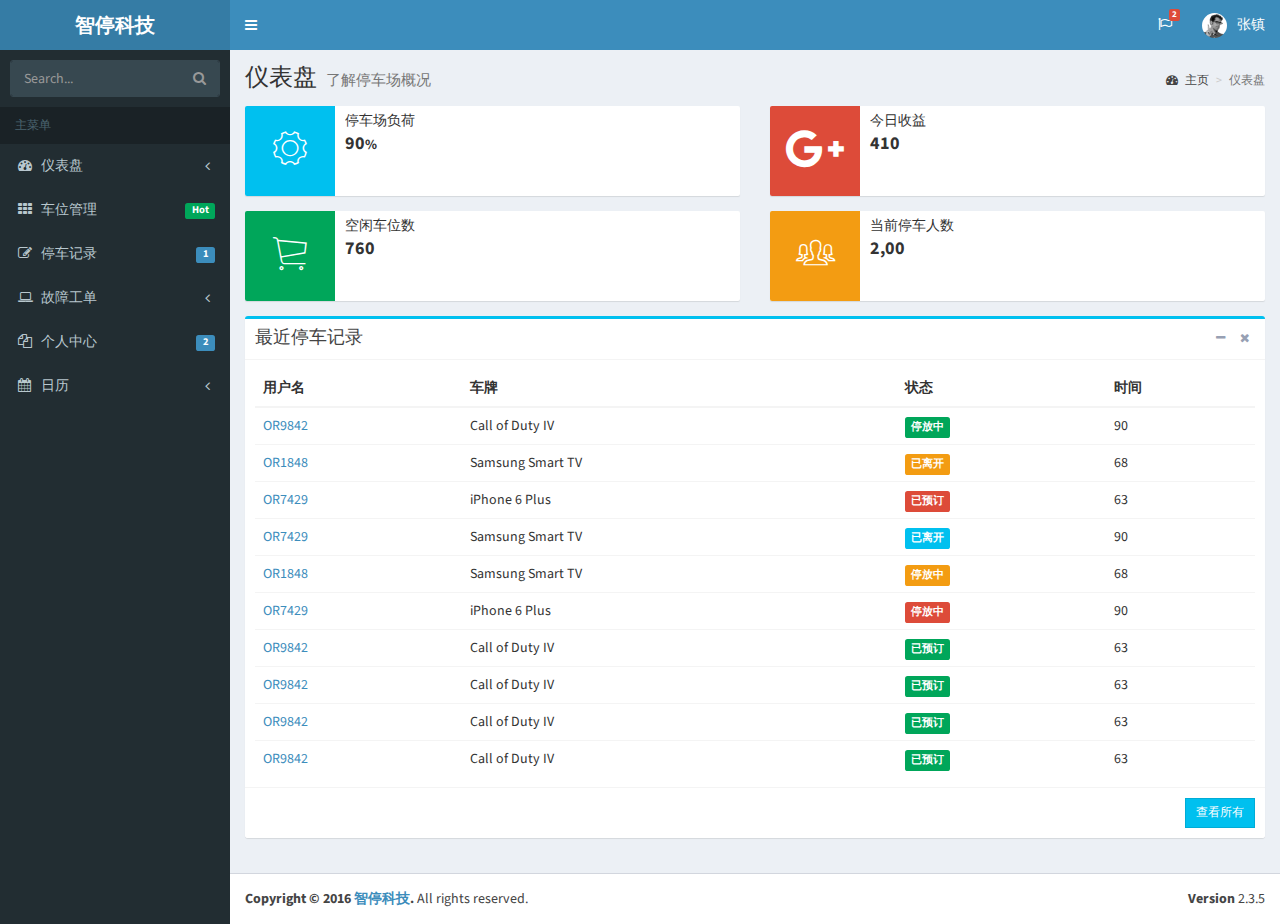
==== index.html @ 20c8de1d "smartParking" ====
<!DOCTYPE html>
<html>
<head>
  <meta charset="utf-8">
  <meta http-equiv="X-UA-Compatible" content="IE=edge">
  <title>智停科技 | 管理系统</title>
  <!-- Tell the browser to be responsive to screen width -->
  <meta content="width=device-width, initial-scale=1, maximum-scale=1, user-scalable=no" name="viewport">
  <!-- Bootstrap 3.3.6 -->
  <link rel="stylesheet" href="css/bootstrap.min.css">
  <!-- Font Awesome -->
  <link rel="stylesheet" href="css/font-awesome.min.css">
  <!-- Ionicons -->
  <link rel="stylesheet" href="css/ionicons.min.css">
  <!-- Theme style -->
  <link rel="stylesheet" href="css/AdminLTE.min.css">
  <!-- AdminLTE Skins. Choose a skin from the css/skins
       folder instead of downloading all of them to reduce the load. -->
  <link rel="stylesheet" href="css/_all-skins.min.css">

  <!-- HTML5 Shim and Respond.js IE8 support of HTML5 elements and media queries -->
  <!-- WARNING: Respond.js doesn't work if you view the page via file:// -->
  <!--[if lt IE 9]>
  <script src="https://oss.maxcdn.com/html5shiv/3.7.3/html5shiv.min.js"></script>
  <script src="https://oss.maxcdn.com/respond/1.4.2/respond.min.js"></script>
  <![endif]-->
</head>
<body class="hold-transition skin-blue sidebar-mini">
<!-- Site wrapper -->
<div class="wrapper">

  <header class="main-header">
    <!-- Logo -->
    <a href="index.html" class="logo">
      <!-- mini logo for sidebar mini 50x50 pixels -->
      <span class="logo-mini"><b>智停科技</b></span>
      <!-- logo for regular state and mobile devices -->
      <span class="logo-lg"><b>智停科技</b></span>
    </a>
    <!-- Header Navbar: style can be found in header.less -->
    <nav class="navbar navbar-static-top">
      <!-- Sidebar toggle button-->
      <a href="#" class="sidebar-toggle" data-toggle="offcanvas" role="button">
        <span class="sr-only">Toggle navigation</span>
        <span class="icon-bar"></span>
        <span class="icon-bar"></span>
        <span class="icon-bar"></span>
      </a>

      <div class="navbar-custom-menu">
        <ul class="nav navbar-nav">
          <li class="dropdown tasks-menu">
            <a href="trouble-ticket.html" class="dropdown-toggle" data-toggle="dropdown">
              <i class="fa fa-flag-o"></i>
              <span class="label label-danger">2</span>
            </a>
            <ul class="dropdown-menu">
              <li class="header">你有2个待处理问题</li>
              <li>
                <!-- inner menu: contains the actual data -->
                <ul class="menu">
                  <li><!-- Task item -->
                    <a href="trouble-ticket.html">
                      <h3>
                        修复两个车位
                        <small class="pull-right">20%</small>
                      </h3>
                      <div class="progress xs">
                        <div class="progress-bar progress-bar-aqua" style="width: 20%" role="progressbar" aria-valuenow="20" aria-valuemin="0" aria-valuemax="100">
                          <span class="sr-only">20% Complete</span>
                        </div>
                      </div>
                    </a>
                  </li>
                  <!-- end task item -->
                </ul>
              </li>
              <li class="footer">
                <a href="trouble-ticket.html">查看所有事项</a>
              </li>
            </ul>
          </li>
          <!-- User Account: style can be found in dropdown.less -->
          <li class="dropdown user user-menu">
            <a href="user-center.html" class="dropdown-toggle" data-toggle="dropdown">
              <img src="images/user2-160x160.jpg" class="user-image" alt="User Image">
              <span class="hidden-xs">张镇</span>
            </a>
            <ul class="dropdown-menu">
              <!-- User image -->
              <li class="user-header">
                <img src="images/user2-160x160.jpg" class="img-circle" alt="User Image">

                <p>
                  张镇
                  <small>上次登录： 2012.9.9</small>
                </p>
              </li>
              <!-- Menu Body -->

                <!-- /.row -->
              </li>
              <!-- Menu Footer-->
              <li class="user-footer">
                <div class="pull-left">
                  <a href="user-center.html" class="btn btn-default btn-flat">个人中心</a>
                </div>
                <div class="pull-right">
                  <a href="login.html" class="btn btn-default btn-flat">退出</a>
                </div>
              </li>
            </ul>
          </li>
          <!-- Control Sidebar Toggle Button -->
      
        </ul>
      </div>
    </nav>
  </header>

  <!-- =============================================== -->
  <aside class="main-sidebar">
    <section class="sidebar">
 
      <!-- 搜索框 -->
      <form action="#" method="get" class="sidebar-form">
        <div class="input-group">
          <input type="text" name="q" class="form-control" placeholder="Search...">
              <span class="input-group-btn">
                <button type="submit" name="search" id="search-btn" class="btn btn-flat"><i class="fa fa-search"></i>
                </button>
              </span>
        </div>
      </form>
      <!-- /搜索框 -->
      <!-- 侧边栏 -->
      <ul class="sidebar-menu">
        <li class="header">主菜单</li>
        <li class="treeview">
          <a href="index.html">
            <i class="fa fa-dashboard actived"></i> <span>仪表盘</span>
            <span class="pull-right-container">
              <i class="fa fa-angle-left pull-right"></i>
            </span>
          </a>
        </li>
               <li>
          <a href="parking-manage.html">
            <i class="fa fa-th"></i> <span>车位管理</span>
            <span class="pull-right-container">
              <small class="label pull-right bg-green">Hot</small>
            </span>
          </a>
        </li>
                <li class="treeview">
          <a href="parking-record.html">
            <i class="fa fa-edit"></i> <span>停车记录</span>
            <span class="pull-right-container">
              <span class="label label-primary pull-right">1</span>
            </span>
          </a>
          <ul class="treeview-menu">
            <li><a href="parking-record.html"><i class="fa fa-circle-o"></i> 停车查询</a></li>
          </ul>
        </li>

             <li class="treeview">
          <a href="trouble-ticket.html">
            <i class="fa fa-laptop"></i>
            <span>故障工单</span>
            <span class="pull-right-container">
              <i class="fa fa-angle-left pull-right"></i>
            </span>
          </a>
        </li>

        <li class="treeview">
          <a href="user-center.html">
            <i class="fa fa-files-o"></i>
            <span>个人中心</span>
            <span class="pull-right-container">
              <span class="label label-primary pull-right">2</span>
            </span>
          </a>
          <ul class="treeview-menu">
            <li><a href="user-center.html"><i class="fa fa-circle-o"></i>查看信息</a></li>
            <li><a href="user-center.html"><i class="fa fa-circle-o"></i> 修改密码</a></li>

          </ul>
        </li>
        <li>
          <a href="calendar.html">
            <i class="fa fa-calendar"></i> <span>日历</span>
            <span class="pull-right-container">
            <i class="fa fa-angle-left pull-right"></i>
            </span>
          </a>
        </li>
      </ul>
    </section>
    <!-- /侧边栏 -->
  </aside>

  <!-- =============================================== -->

  <!-- 内容 -->
  <div class="content-wrapper">
    <!-- 内容头部 -->
    <section class="content-header">
      <h1>
        仪表盘
        <small>了解停车场概况</small>
      </h1>
      <ol class="breadcrumb">
        <li><a href="index.html"><i class="fa fa-dashboard"></i> 主页 </a></li>
        <li class="active">仪表盘</li>
      </ol>
    </section>

    <!-- 内容主体 -->
    <section class="content">
      <!-- Info boxes -->
      <div class="row">
        <div class="col-md-6 col-sm-6 col-xs-12">
          <div class="info-box">
            <span class="info-box-icon bg-aqua"><i class="ion ion-ios-gear-outline"></i></span>

            <div class="info-box-content">
              <span class="info-box-text">停车场负荷</span>
              <span class="info-box-number">90<small>%</small></span>
            </div>
            <!-- /.info-box-content -->
          </div>
          <!-- /.info-box -->
        </div>
        <!-- /.col -->
        <div class="col-md-6 col-sm-6 col-xs-12">
          <div class="info-box">
            <span class="info-box-icon bg-red"><i class="fa fa-google-plus"></i></span>

            <div class="info-box-content">
              <span class="info-box-text">今日收益</span>
              <span class="info-box-number">410</span>
            </div>
            <!-- /.info-box-content -->
          </div>
          <!-- /.info-box -->
        </div>
        <!-- /.col -->

        <!-- fix for small devices only -->
        <div class="clearfix visible-sm-block"></div>

        <div class="col-md-6 col-sm-6 col-xs-12">
          <div class="info-box">
            <span class="info-box-icon bg-green"><i class="ion ion-ios-cart-outline"></i></span>

            <div class="info-box-content">
              <span class="info-box-text">空闲车位数</span>
              <span class="info-box-number">760</span>
            </div>
            <!-- /.info-box-content -->
          </div>
          <!-- /.info-box -->
        </div>
        <!-- /.col -->
        <div class="col-md-6 col-sm-6 col-xs-12">
          <div class="info-box">
            <span class="info-box-icon bg-yellow"><i class="ion ion-ios-people-outline"></i></span>

            <div class="info-box-content">
              <span class="info-box-text">当前停车人数</span>
              <span class="info-box-number">2,00</span>
            </div>
            <!-- /.info-box-content -->
          </div>
          <!-- /.info-box -->
        </div>
        <!-- /.col -->
      </div>
      <!-- /.row -->
                <!-- 最近停车记录 -->
          <div class="box box-info">
            <div class="box-header with-border">
              <h3 class="box-title">最近停车记录</h3>

              <div class="box-tools pull-right">
                <button type="button" class="btn btn-box-tool" data-widget="collapse"><i class="fa fa-minus"></i>
                </button>
                <button type="button" class="btn btn-box-tool" data-widget="remove"><i class="fa fa-times"></i></button>
              </div>
            </div>
            <!-- /.box-header -->
            <div class="box-body">
              <div class="table-responsive">
                <table class="table no-margin">
                  <thead>
                  <tr>
                    <th>用户名</th>
                    <th>车牌</th>
                    <th>状态</th>
                    <th>时间</th>
                  </tr>
                  </thead>
                  <tbody>
                  <tr>
                    <td><a href="pages/examples/invoice.html">OR9842</a></td>
                    <td>Call of Duty IV</td>
                    <td><span class="label label-success">停放中</span></td>
                    <td>
                      <div class="sparkbar" data-color="#00a65a" data-height="20">90</div>
                    </td>
                  </tr>
                  <tr>
                    <td><a href="pages/examples/invoice.html">OR1848</a></td>
                    <td>Samsung Smart TV</td>
                    <td><span class="label label-warning">已离开</span></td>
                    <td>
                      <div class="sparkbar" data-color="#f39c12" data-height="20">68</div>
                    </td>
                  </tr>
                  <tr>
                    <td><a href="pages/examples/invoice.html">OR7429</a></td>
                    <td>iPhone 6 Plus</td>
                    <td><span class="label label-danger">已预订</span></td>
                    <td>
                      <div class="sparkbar" data-color="#f56954" data-height="20">63</div>
                    </td>
                  </tr>
                  <tr>
                    <td><a href="pages/examples/invoice.html">OR7429</a></td>
                    <td>Samsung Smart TV</td>
                    <td><span class="label label-info">已离开</span></td>
                    <td>
                      <div class="sparkbar" data-color="#00c0ef" data-height="20">90</div>
                    </td>
                  </tr>
                  <tr>
                    <td><a href="pages/examples/invoice.html">OR1848</a></td>
                    <td>Samsung Smart TV</td>
                    <td><span class="label label-warning">停放中</span></td>
                    <td>
                      <div class="sparkbar" data-color="#f39c12" data-height="20">68</div>
                    </td>
                  </tr>
                  <tr>
                    <td><a href="pages/examples/invoice.html">OR7429</a></td>
                    <td>iPhone 6 Plus</td>
                    <td><span class="label label-danger">停放中</span></td>
                    <td>
                      <div class="sparkbar" data-color="#f56954" data-height="20">90</div>
                    </td>
                  </tr>
                  <tr>
                    <td><a href="pages/examples/invoice.html">OR9842</a></td>
                    <td>Call of Duty IV</td>
                    <td><span class="label label-success">已预订</span></td>
                    <td>
                      <div class="sparkbar" data-color="#00a65a" data-height="20">63</div>
                    </td>
                  </tr>                  
                  <tr>
                    <td><a href="pages/examples/invoice.html">OR9842</a></td>
                    <td>Call of Duty IV</td>
                    <td><span class="label label-success">已预订</span></td>
                    <td>
                      <div class="sparkbar" data-color="#00a65a" data-height="20">63</div>
                    </td>
                  </tr>                  
                  <tr>
                    <td><a href="pages/examples/invoice.html">OR9842</a></td>
                    <td>Call of Duty IV</td>
                    <td><span class="label label-success">已预订</span></td>
                    <td>
                      <div class="sparkbar" data-color="#00a65a" data-height="20">63</div>
                    </td>
                  </tr>                  
                  <tr>
                    <td><a href="pages/examples/invoice.html">OR9842</a></td>
                    <td>Call of Duty IV</td>
                    <td><span class="label label-success">已预订</span></td>
                    <td>
                      <div class="sparkbar" data-color="#00a65a" data-height="20">63</div>
                    </td>
                  </tr>

                  </tbody>
                </table>
              </div>
              <!-- /最近停车记录 -->
            </div>
            <!-- /.box-body -->
            <div class="box-footer clearfix">
              <a href="javascript:void(0)" class="btn btn-sm btn-info btn-flat pull-right">查看所有</a>
            </div>
            <!-- /.box-footer -->
          </div>
          <!-- /.box -->
        </div>
        <!-- /.col -->
    </section>
    <!-- /.内容主体-->
  <footer class="main-footer">
    <div class="pull-right hidden-xs">
      <b>Version</b> 2.3.5
    </div>
    <strong>Copyright &copy; 2016 <a href="http://thoughtcoding.csxupt.com">智停科技</a>.</strong> All rights
    reserved.
  </footer>

</div>
<!-- ./wrapper -->

<!-- jQuery 2.2.3 -->
<script src="js/jquery-2.2.3.min.js"></script>
<!-- Bootstrap 3.3.6 -->
<script src="js/bootstrap.min.js"></script>
<!-- SlimScroll -->
<script src="js/jquery.slimscroll.min.js"></script>
<!-- FastClick -->
<script src="js/fastclick.js"></script>
<!-- AdminLTE App -->
<script src="js/app.min.js"></script>
</body>
</html>
---- css/AdminLTE.min.css ----
@import url(https://fonts.googleapis.com/css?family=Source+Sans+Pro:300,400,600,700,300italic,400italic,600italic);/*!
 *   AdminLTE v2.3.5
 *   Author: Almsaeed Studio
 *	 Website: Almsaeed Studio <http://almsaeedstudio.com>
 *   License: Open source - MIT
 *           Please visit http://opensource.org/licenses/MIT for more information
!*/html,body{min-height:100%}.layout-boxed html,.layout-boxed body{height:100%}body{-webkit-font-smoothing:antialiased;-moz-osx-font-smoothing:grayscale;font-family:'Source Sans Pro','Helvetica Neue',Helvetica,Arial,sans-serif;font-weight:400;overflow-x:hidden;overflow-y:auto}.wrapper{min-height:100%;position:relative;overflow:hidden}.wrapper:before,.wrapper:after{content:" ";display:table}.wrapper:after{clear:both}.layout-boxed .wrapper{max-width:1250px;margin:0 auto;min-height:100%;box-shadow:0 0 8px rgba(0,0,0,0.5);position:relative}.layout-boxed{background:url('../img/boxed-bg.jpg') repeat fixed}.content-wrapper,.right-side,.main-footer{-webkit-transition:-webkit-transform .3s ease-in-out,margin .3s ease-in-out;-moz-transition:-moz-transform .3s ease-in-out,margin .3s ease-in-out;-o-transition:-o-transform .3s ease-in-out,margin .3s ease-in-out;transition:transform .3s ease-in-out,margin .3s ease-in-out;margin-left:230px;z-index:820}.layout-top-nav .content-wrapper,.layout-top-nav .right-side,.layout-top-nav .main-footer{margin-left:0}@media (max-width:767px){.content-wrapper,.right-side,.main-footer{margin-left:0}}@media (min-width:768px){.sidebar-collapse .content-wrapper,.sidebar-collapse .right-side,.sidebar-collapse .main-footer{margin-left:0}}@media (max-width:767px){.sidebar-open .content-wrapper,.sidebar-open .right-side,.sidebar-open .main-footer{-webkit-transform:translate(230px, 0);-ms-transform:translate(230px, 0);-o-transform:translate(230px, 0);transform:translate(230px, 0)}}.content-wrapper,.right-side{min-height:100%;background-color:#ecf0f5;z-index:800}.main-footer{background:#fff;padding:15px;color:#444;border-top:1px solid #d2d6de}.fixed .main-header,.fixed .main-sidebar,.fixed .left-side{position:fixed}.fixed .main-header{top:0;right:0;left:0}.fixed .content-wrapper,.fixed .right-side{padding-top:50px}@media (max-width:767px){.fixed .content-wrapper,.fixed .right-side{padding-top:100px}}.fixed.layout-boxed .wrapper{max-width:100%}body.hold-transition .content-wrapper,body.hold-transition .right-side,body.hold-transition .main-footer,body.hold-transition .main-sidebar,body.hold-transition .left-side,body.hold-transition .main-header .navbar,body.hold-transition .main-header .logo{-webkit-transition:none;-o-transition:none;transition:none}.content{min-height:250px;padding:15px;margin-right:auto;margin-left:auto;padding-left:15px;padding-right:15px}h1,h2,h3,h4,h5,h6,.h1,.h2,.h3,.h4,.h5,.h6{font-family:'Source Sans Pro',sans-serif}a{color:#3c8dbc}a:hover,a:active,a:focus{outline:none;text-decoration:none;color:#72afd2}.page-header{margin:10px 0 20px 0;font-size:22px}.page-header>small{color:#666;display:block;margin-top:5px}.main-header{position:relative;max-height:100px;z-index:1030}.main-header .navbar{-webkit-transition:margin-left .3s ease-in-out;-o-transition:margin-left .3s ease-in-out;transition:margin-left .3s ease-in-out;margin-bottom:0;margin-left:230px;border:none;min-height:50px;border-radius:0}.layout-top-nav .main-header .navbar{margin-left:0}.main-header #navbar-search-input.form-control{background:rgba(255,255,255,0.2);border-color:transparent}.main-header #navbar-search-input.form-control:focus,.main-header #navbar-search-input.form-control:active{border-color:rgba(0,0,0,0.1);background:rgba(255,255,255,0.9)}.main-header #navbar-search-input.form-control::-moz-placeholder{color:#ccc;opacity:1}.main-header #navbar-search-input.form-control:-ms-input-placeholder{color:#ccc}.main-header #navbar-search-input.form-control::-webkit-input-placeholder{color:#ccc}.main-header .navbar-custom-menu,.main-header .navbar-right{float:right}@media (max-width:991px){.main-header .navbar-custom-menu a,.main-header .navbar-right a{color:inherit;background:transparent}}@media (max-width:767px){.main-header .navbar-right{float:none}.navbar-collapse .main-header .navbar-right{margin:7.5px -15px}.main-header .navbar-right>li{color:inherit;border:0}}.main-header .sidebar-toggle{float:left;background-color:transparent;background-image:none;padding:15px 15px;font-family:fontAwesome}.main-header .sidebar-toggle:before{content:"\f0c9"}.main-header .sidebar-toggle:hover{color:#fff}.main-header .sidebar-toggle:focus,.main-header .sidebar-toggle:active{background:transparent}.main-header .sidebar-toggle .icon-bar{display:none}.main-header .navbar .nav>li.user>a>.fa,.main-header .navbar .nav>li.user>a>.glyphicon,.main-header .navbar .nav>li.user>a>.ion{margin-right:5px}.main-header .navbar .nav>li>a>.label{position:absolute;top:9px;right:7px;text-align:center;font-size:9px;padding:2px 3px;line-height:.9}.main-header .logo{-webkit-transition:width .3s ease-in-out;-o-transition:width .3s ease-in-out;transition:width .3s ease-in-out;display:block;float:left;height:50px;font-size:20px;line-height:50px;text-align:center;width:230px;font-family:"Helvetica Neue",Helvetica,Arial,sans-serif;padding:0 15px;font-weight:300;overflow:hidden}.main-header .logo .logo-lg{display:block}.main-header .logo .logo-mini{display:none}.main-header .navbar-brand{color:#fff}.content-header{position:relative;padding:15px 15px 0 15px}.content-header>h1{margin:0;font-size:24px}.content-header>h1>small{font-size:15px;display:inline-block;padding-left:4px;font-weight:300}.content-header>.breadcrumb{float:right;background:transparent;margin-top:0;margin-bottom:0;font-size:12px;padding:7px 5px;position:absolute;top:15px;right:10px;border-radius:2px}.content-header>.breadcrumb>li>a{color:#444;text-decoration:none;display:inline-block}.content-header>.breadcrumb>li>a>.fa,.content-header>.breadcrumb>li>a>.glyphicon,.content-header>.breadcrumb>li>a>.ion{margin-right:5px}.content-header>.breadcrumb>li+li:before{content:'>\00a0'}@media (max-width:991px){.content-header>.breadcrumb{position:relative;margin-top:5px;top:0;right:0;float:none;background:#d2d6de;padding-left:10px}.content-header>.breadcrumb li:before{color:#97a0b3}}.navbar-toggle{color:#fff;border:0;margin:0;padding:15px 15px}@media (max-width:991px){.navbar-custom-menu .navbar-nav>li{float:left}.navbar-custom-menu .navbar-nav{margin:0;float:left}.navbar-custom-menu .navbar-nav>li>a{padding-top:15px;padding-bottom:15px;line-height:20px}}@media (max-width:767px){.main-header{position:relative}.main-header .logo,.main-header .navbar{width:100%;float:none}.main-header .navbar{margin:0}.main-header .navbar-custom-menu{float:right}}@media (max-width:991px){.navbar-collapse.pull-left{float:none !important}.navbar-collapse.pull-left+.navbar-custom-menu{display:block;position:absolute;top:0;right:40px}}.main-sidebar,.left-side{position:absolute;top:0;left:0;padding-top:50px;min-height:100%;width:230px;z-index:810;-webkit-transition:-webkit-transform .3s ease-in-out,width .3s ease-in-out;-moz-transition:-moz-transform .3s ease-in-out,width .3s ease-in-out;-o-transition:-o-transform .3s ease-in-out,width .3s ease-in-out;transition:transform .3s ease-in-out,width .3s ease-in-out}@media (max-width:767px){.main-sidebar,.left-side{padding-top:100px}}@media (max-width:767px){.main-sidebar,.left-side{-webkit-transform:translate(-230px, 0);-ms-transform:translate(-230px, 0);-o-transform:translate(-230px, 0);transform:translate(-230px, 0)}}@media (min-width:768px){.sidebar-collapse .main-sidebar,.sidebar-collapse .left-side{-webkit-transform:translate(-230px, 0);-ms-transform:translate(-230px, 0);-o-transform:translate(-230px, 0);transform:translate(-230px, 0)}}@media (max-width:767px){.sidebar-open .main-sidebar,.sidebar-open .left-side{-webkit-transform:translate(0, 0);-ms-transform:translate(0, 0);-o-transform:translate(0, 0);transform:translate(0, 0)}}.sidebar{padding-bottom:10px}.sidebar-form input:focus{border-color:transparent}.user-panel{position:relative;width:100%;padding:10px;overflow:hidden}.user-panel:before,.user-panel:after{content:" ";display:table}.user-panel:after{clear:both}.user-panel>.image>img{width:100%;max-width:45px;height:auto}.user-panel>.info{padding:5px 5px 5px 15px;line-height:1;position:absolute;left:55px}.user-panel>.info>p{font-weight:600;margin-bottom:9px}.user-panel>.info>a{text-decoration:none;padding-right:5px;margin-top:3px;font-size:11px}.user-panel>.info>a>.fa,.user-panel>.info>a>.ion,.user-panel>.info>a>.glyphicon{margin-right:3px}.sidebar-menu{list-style:none;margin:0;padding:0}.sidebar-menu>li{position:relative;margin:0;padding:0}.sidebar-menu>li>a{padding:12px 5px 12px 15px;display:block}.sidebar-menu>li>a>.fa,.sidebar-menu>li>a>.glyphicon,.sidebar-menu>li>a>.ion{width:20px}.sidebar-menu>li .label,.sidebar-menu>li .badge{margin-right:5px}.sidebar-menu>li .badge{margin-top:3px}.sidebar-menu li.header{padding:10px 25px 10px 15px;font-size:12px}.sidebar-menu li>a>.pull-right-container>.fa-angle-left{width:auto;height:auto;padding:0;margin-right:10px}.sidebar-menu li.active>a>.pull-right-container>.fa-angle-left{-webkit-transform:rotate(-90deg);-ms-transform:rotate(-90deg);-o-transform:rotate(-90deg);transform:rotate(-90deg)}.sidebar-menu li.active>.treeview-menu{display:block}.sidebar-menu .treeview-menu{display:none;list-style:none;padding:0;margin:0;padding-left:5px}.sidebar-menu .treeview-menu .treeview-menu{padding-left:20px}.sidebar-menu .treeview-menu>li{margin:0}.sidebar-menu .treeview-menu>li>a{padding:5px 5px 5px 15px;display:block;font-size:14px}.sidebar-menu .treeview-menu>li>a>.fa,.sidebar-menu .treeview-menu>li>a>.glyphicon,.sidebar-menu .treeview-menu>li>a>.ion{width:20px}.sidebar-menu .treeview-menu>li>a>.pull-right-container>.fa-angle-left,.sidebar-menu .treeview-menu>li>a>.fa-angle-down{width:auto}@media (min-width:768px){.sidebar-mini.sidebar-collapse .content-wrapper,.sidebar-mini.sidebar-collapse .right-side,.sidebar-mini.sidebar-collapse .main-footer{margin-left:50px !important;z-index:840}.sidebar-mini.sidebar-collapse .main-sidebar{-webkit-transform:translate(0, 0);-ms-transform:translate(0, 0);-o-transform:translate(0, 0);transform:translate(0, 0);width:50px !important;z-index:850}.sidebar-mini.sidebar-collapse .sidebar-menu>li{position:relative}.sidebar-mini.sidebar-collapse .sidebar-menu>li>a{margin-right:0}.sidebar-mini.sidebar-collapse .sidebar-menu>li>a>span{border-top-right-radius:4px}.sidebar-mini.sidebar-collapse .sidebar-menu>li:not(.treeview)>a>span{border-bottom-right-radius:4px}.sidebar-mini.sidebar-collapse .sidebar-menu>li>.treeview-menu{padding-top:5px;padding-bottom:5px;border-bottom-right-radius:4px}.sidebar-mini.sidebar-collapse .sidebar-menu>li:hover>a>span:not(.pull-right),.sidebar-mini.sidebar-collapse .sidebar-menu>li:hover>.treeview-menu{display:block !important;position:absolute;width:180px;left:50px}.sidebar-mini.sidebar-collapse .sidebar-menu>li:hover>a>span{top:0;margin-left:-3px;padding:12px 5px 12px 20px;background-color:inherit}.sidebar-mini.sidebar-collapse .sidebar-menu>li:hover>a>.pull-right-container{float:right;width:auto!important;left:200px!important;top:10px!important}.sidebar-mini.sidebar-collapse .sidebar-menu>li:hover>a>.pull-right-container>.label:not(:first-of-type){display:none}.sidebar-mini.sidebar-collapse .sidebar-menu>li:hover>.treeview-menu{top:44px;margin-left:0}.sidebar-mini.sidebar-collapse .main-sidebar .user-panel>.info,.sidebar-mini.sidebar-collapse .sidebar-form,.sidebar-mini.sidebar-collapse .sidebar-menu>li>a>span,.sidebar-mini.sidebar-collapse .sidebar-menu>li>.treeview-menu,.sidebar-mini.sidebar-collapse .sidebar-menu>li>a>.pull-right,.sidebar-mini.sidebar-collapse .sidebar-menu li.header{display:none !important;-webkit-transform:translateZ(0)}.sidebar-mini.sidebar-collapse .main-header .logo{width:50px}.sidebar-mini.sidebar-collapse .main-header .logo>.logo-mini{display:block;margin-left:-15px;margin-right:-15px;font-size:18px}.sidebar-mini.sidebar-collapse .main-header .logo>.logo-lg{display:none}.sidebar-mini.sidebar-collapse .main-header .navbar{margin-left:50px}}.sidebar-menu,.main-sidebar .user-panel,.sidebar-menu>li.header{white-space:nowrap;overflow:hidden}.sidebar-menu:hover{overflow:visible}.sidebar-form,.sidebar-menu>li.header{overflow:hidden;text-overflow:clip}.sidebar-menu li>a{position:relative}.sidebar-menu li>a>.pull-right-container{position:absolute;right:10px;top:50%;margin-top:-7px}.control-sidebar-bg{position:fixed;z-index:1000;bottom:0}.control-sidebar-bg,.control-sidebar{top:0;right:-230px;width:230px;-webkit-transition:right .3s ease-in-out;-o-transition:right .3s ease-in-out;transition:right .3s ease-in-out}.control-sidebar{position:absolute;padding-top:50px;z-index:1010}@media (max-width:768px){.control-sidebar{padding-top:100px}}.control-sidebar>.tab-content{padding:10px 15px}.control-sidebar.control-sidebar-open,.control-sidebar.control-sidebar-open+.control-sidebar-bg{right:0}.control-sidebar-open .control-sidebar-bg,.control-sidebar-open .control-sidebar{right:0}@media (min-width:768px){.control-sidebar-open .content-wrapper,.control-sidebar-open .right-side,.control-sidebar-open .main-footer{margin-right:230px}}.nav-tabs.control-sidebar-tabs>li:first-of-type>a,.nav-tabs.control-sidebar-tabs>li:first-of-type>a:hover,.nav-tabs.control-sidebar-tabs>li:first-of-type>a:focus{border-left-width:0}.nav-tabs.control-sidebar-tabs>li>a{border-radius:0}.nav-tabs.control-sidebar-tabs>li>a,.nav-tabs.control-sidebar-tabs>li>a:hover{border-top:none;border-right:none;border-left:1px solid transparent;border-bottom:1px solid transparent}.nav-tabs.control-sidebar-tabs>li>a .icon{font-size:16px}.nav-tabs.control-sidebar-tabs>li.active>a,.nav-tabs.control-sidebar-tabs>li.active>a:hover,.nav-tabs.control-sidebar-tabs>li.active>a:focus,.nav-tabs.control-sidebar-tabs>li.active>a:active{border-top:none;border-right:none;border-bottom:none}@media (max-width:768px){.nav-tabs.control-sidebar-tabs{display:table}.nav-tabs.control-sidebar-tabs>li{display:table-cell}}.control-sidebar-heading{font-weight:400;font-size:16px;padding:10px 0;margin-bottom:10px}.control-sidebar-subheading{display:block;font-weight:400;font-size:14px}.control-sidebar-menu{list-style:none;padding:0;margin:0 -15px}.control-sidebar-menu>li>a{display:block;padding:10px 15px}.control-sidebar-menu>li>a:before,.control-sidebar-menu>li>a:after{content:" ";display:table}.control-sidebar-menu>li>a:after{clear:both}.control-sidebar-menu>li>a>.control-sidebar-subheading{margin-top:0}.control-sidebar-menu .menu-icon{float:left;width:35px;height:35px;border-radius:50%;text-align:center;line-height:35px}.control-sidebar-menu .menu-info{margin-left:45px;margin-top:3px}.control-sidebar-menu .menu-info>.control-sidebar-subheading{margin:0}.control-sidebar-menu .menu-info>p{margin:0;font-size:11px}.control-sidebar-menu .progress{margin:0}.control-sidebar-dark{color:#b8c7ce}.control-sidebar-dark,.control-sidebar-dark+.control-sidebar-bg{background:#222d32}.control-sidebar-dark .nav-tabs.control-sidebar-tabs{border-bottom:#1c2529}.control-sidebar-dark .nav-tabs.control-sidebar-tabs>li>a{background:#181f23;color:#b8c7ce}.control-sidebar-dark .nav-tabs.control-sidebar-tabs>li>a,.control-sidebar-dark .nav-tabs.control-sidebar-tabs>li>a:hover,.control-sidebar-dark .nav-tabs.control-sidebar-tabs>li>a:focus{border-left-color:#141a1d;border-bottom-color:#141a1d}.control-sidebar-dark .nav-tabs.control-sidebar-tabs>li>a:hover,.control-sidebar-dark .nav-tabs.control-sidebar-tabs>li>a:focus,.control-sidebar-dark .nav-tabs.control-sidebar-tabs>li>a:active{background:#1c2529}.control-sidebar-dark .nav-tabs.control-sidebar-tabs>li>a:hover{color:#fff}.control-sidebar-dark .nav-tabs.control-sidebar-tabs>li.active>a,.control-sidebar-dark .nav-tabs.control-sidebar-tabs>li.active>a:hover,.control-sidebar-dark .nav-tabs.control-sidebar-tabs>li.active>a:focus,.control-sidebar-dark .nav-tabs.control-sidebar-tabs>li.active>a:active{background:#222d32;color:#fff}.control-sidebar-dark .control-sidebar-heading,.control-sidebar-dark .control-sidebar-subheading{color:#fff}.control-sidebar-dark .control-sidebar-menu>li>a:hover{background:#1e282c}.control-sidebar-dark .control-sidebar-menu>li>a .menu-info>p{color:#b8c7ce}.control-sidebar-light{color:#5e5e5e}.control-sidebar-light,.control-sidebar-light+.control-sidebar-bg{background:#f9fafc;border-left:1px solid #d2d6de}.control-sidebar-light .nav-tabs.control-sidebar-tabs{border-bottom:#d2d6de}.control-sidebar-light .nav-tabs.control-sidebar-tabs>li>a{background:#e8ecf4;color:#444}.control-sidebar-light .nav-tabs.control-sidebar-tabs>li>a,.control-sidebar-light .nav-tabs.control-sidebar-tabs>li>a:hover,.control-sidebar-light .nav-tabs.control-sidebar-tabs>li>a:focus{border-left-color:#d2d6de;border-bottom-color:#d2d6de}.control-sidebar-light .nav-tabs.control-sidebar-tabs>li>a:hover,.control-sidebar-light .nav-tabs.control-sidebar-tabs>li>a:focus,.control-sidebar-light .nav-tabs.control-sidebar-tabs>li>a:active{background:#eff1f7}.control-sidebar-light .nav-tabs.control-sidebar-tabs>li.active>a,.control-sidebar-light .nav-tabs.control-sidebar-tabs>li.active>a:hover,.control-sidebar-light .nav-tabs.control-sidebar-tabs>li.active>a:focus,.control-sidebar-light .nav-tabs.control-sidebar-tabs>li.active>a:active{background:#f9fafc;color:#111}.control-sidebar-light .control-sidebar-heading,.control-sidebar-light .control-sidebar-subheading{color:#111}.control-sidebar-light .control-sidebar-menu{margin-left:-14px}.control-sidebar-light .control-sidebar-menu>li>a:hover{background:#f4f4f5}.control-sidebar-light .control-sidebar-menu>li>a .menu-info>p{color:#5e5e5e}.dropdown-menu{box-shadow:none;border-color:#eee}.dropdown-menu>li>a{color:#777}.dropdown-menu>li>a>.glyphicon,.dropdown-menu>li>a>.fa,.dropdown-menu>li>a>.ion{margin-right:10px}.dropdown-menu>li>a:hover{background-color:#e1e3e9;color:#333}.dropdown-menu>.divider{background-color:#eee}.navbar-nav>.notifications-menu>.dropdown-menu,.navbar-nav>.messages-menu>.dropdown-menu,.navbar-nav>.tasks-menu>.dropdown-menu{width:280px;padding:0 0 0 0;margin:0;top:100%}.navbar-nav>.notifications-menu>.dropdown-menu>li,.navbar-nav>.messages-menu>.dropdown-menu>li,.navbar-nav>.tasks-menu>.dropdown-menu>li{position:relative}.navbar-nav>.notifications-menu>.dropdown-menu>li.header,.navbar-nav>.messages-menu>.dropdown-menu>li.header,.navbar-nav>.tasks-menu>.dropdown-menu>li.header{border-top-left-radius:4px;border-top-right-radius:4px;border-bottom-right-radius:0;border-bottom-left-radius:0;background-color:#ffffff;padding:7px 10px;border-bottom:1px solid #f4f4f4;color:#444444;font-size:14px}.navbar-nav>.notifications-menu>.dropdown-menu>li.footer>a,.navbar-nav>.messages-menu>.dropdown-menu>li.footer>a,.navbar-nav>.tasks-menu>.dropdown-menu>li.footer>a{border-top-left-radius:0;border-top-right-radius:0;border-bottom-right-radius:4px;border-bottom-left-radius:4px;font-size:12px;background-color:#fff;padding:7px 10px;border-bottom:1px solid #eeeeee;color:#444 !important;text-align:center}@media (max-width:991px){.navbar-nav>.notifications-menu>.dropdown-menu>li.footer>a,.navbar-nav>.messages-menu>.dropdown-menu>li.footer>a,.navbar-nav>.tasks-menu>.dropdown-menu>li.footer>a{background:#fff !important;color:#444 !important}}.navbar-nav>.notifications-menu>.dropdown-menu>li.footer>a:hover,.navbar-nav>.messages-menu>.dropdown-menu>li.footer>a:hover,.navbar-nav>.tasks-menu>.dropdown-menu>li.footer>a:hover{text-decoration:none;font-weight:normal}.navbar-nav>.notifications-menu>.dropdown-menu>li .menu,.navbar-nav>.messages-menu>.dropdown-menu>li .menu,.navbar-nav>.tasks-menu>.dropdown-menu>li .menu{max-height:200px;margin:0;padding:0;list-style:none;overflow-x:hidden}.navbar-nav>.notifications-menu>.dropdown-menu>li .menu>li>a,.navbar-nav>.messages-menu>.dropdown-menu>li .menu>li>a,.navbar-nav>.tasks-menu>.dropdown-menu>li .menu>li>a{display:block;white-space:nowrap;border-bottom:1px solid #f4f4f4}.navbar-nav>.notifications-menu>.dropdown-menu>li .menu>li>a:hover,.navbar-nav>.messages-menu>.dropdown-menu>li .menu>li>a:hover,.navbar-nav>.tasks-menu>.dropdown-menu>li .menu>li>a:hover{background:#f4f4f4;text-decoration:none}.navbar-nav>.notifications-menu>.dropdown-menu>li .menu>li>a{color:#444444;overflow:hidden;text-overflow:ellipsis;padding:10px}.navbar-nav>.notifications-menu>.dropdown-menu>li .menu>li>a>.glyphicon,.navbar-nav>.notifications-menu>.dropdown-menu>li .menu>li>a>.fa,.navbar-nav>.notifications-menu>.dropdown-menu>li .menu>li>a>.ion{width:20px}.navbar-nav>.messages-menu>.dropdown-menu>li .menu>li>a{margin:0;padding:10px 10px}.navbar-nav>.messages-menu>.dropdown-menu>li .menu>li>a>div>img{margin:auto 10px auto auto;width:40px;height:40px}.navbar-nav>.messages-menu>.dropdown-menu>li .menu>li>a>h4{padding:0;margin:0 0 0 45px;color:#444444;font-size:15px;position:relative}.navbar-nav>.messages-menu>.dropdown-menu>li .menu>li>a>h4>small{color:#999999;font-size:10px;position:absolute;top:0;right:0}.navbar-nav>.messages-menu>.dropdown-menu>li .menu>li>a>p{margin:0 0 0 45px;font-size:12px;color:#888888}.navbar-nav>.messages-menu>.dropdown-menu>li .menu>li>a:before,.navbar-nav>.messages-menu>.dropdown-menu>li .menu>li>a:after{content:" ";display:table}.navbar-nav>.messages-menu>.dropdown-menu>li .menu>li>a:after{clear:both}.navbar-nav>.tasks-menu>.dropdown-menu>li .menu>li>a{padding:10px}.navbar-nav>.tasks-menu>.dropdown-menu>li .menu>li>a>h3{font-size:14px;padding:0;margin:0 0 10px 0;color:#666666}.navbar-nav>.tasks-menu>.dropdown-menu>li .menu>li>a>.progress{padding:0;margin:0}.navbar-nav>.user-menu>.dropdown-menu{border-top-right-radius:0;border-top-left-radius:0;padding:1px 0 0 0;border-top-width:0;width:280px}.navbar-nav>.user-menu>.dropdown-menu,.navbar-nav>.user-menu>.dropdown-menu>.user-body{border-bottom-right-radius:4px;border-bottom-left-radius:4px}.navbar-nav>.user-menu>.dropdown-menu>li.user-header{height:175px;padding:10px;text-align:center}.navbar-nav>.user-menu>.dropdown-menu>li.user-header>img{z-index:5;height:90px;width:90px;border:3px solid;border-color:transparent;border-color:rgba(255,255,255,0.2)}.navbar-nav>.user-menu>.dropdown-menu>li.user-header>p{z-index:5;color:#fff;color:rgba(255,255,255,0.8);font-size:17px;margin-top:10px}.navbar-nav>.user-menu>.dropdown-menu>li.user-header>p>small{display:block;font-size:12px}.navbar-nav>.user-menu>.dropdown-menu>.user-body{padding:15px;border-bottom:1px solid #f4f4f4;border-top:1px solid #dddddd}.navbar-nav>.user-menu>.dropdown-menu>.user-body:before,.navbar-nav>.user-menu>.dropdown-menu>.user-body:after{content:" ";display:table}.navbar-nav>.user-menu>.dropdown-menu>.user-body:after{clear:both}.navbar-nav>.user-menu>.dropdown-menu>.user-body a{color:#444 !important}@media (max-width:991px){.navbar-nav>.user-menu>.dropdown-menu>.user-body a{background:#fff !important;color:#444 !important}}.navbar-nav>.user-menu>.dropdown-menu>.user-footer{background-color:#f9f9f9;padding:10px}.navbar-nav>.user-menu>.dropdown-menu>.user-footer:before,.navbar-nav>.user-menu>.dropdown-menu>.user-footer:after{content:" ";display:table}.navbar-nav>.user-menu>.dropdown-menu>.user-footer:after{clear:both}.navbar-nav>.user-menu>.dropdown-menu>.user-footer .btn-default{color:#666666}@media (max-width:991px){.navbar-nav>.user-menu>.dropdown-menu>.user-footer .btn-default:hover{background-color:#f9f9f9}}.navbar-nav>.user-menu .user-image{float:left;width:25px;height:25px;border-radius:50%;margin-right:10px;margin-top:-2px}@media (max-width:767px){.navbar-nav>.user-menu .user-image{float:none;margin-right:0;margin-top:-8px;line-height:10px}}.open:not(.dropup)>.animated-dropdown-menu{backface-visibility:visible !important;-webkit-animation:flipInX .7s both;-o-animation:flipInX .7s both;animation:flipInX .7s both}@keyframes flipInX{0%{transform:perspective(400px) rotate3d(1, 0, 0, 90deg);transition-timing-function:ease-in;opacity:0}40%{transform:perspective(400px) rotate3d(1, 0, 0, -20deg);transition-timing-function:ease-in}60%{transform:perspective(400px) rotate3d(1, 0, 0, 10deg);opacity:1}80%{transform:perspective(400px) rotate3d(1, 0, 0, -5deg)}100%{transform:perspective(400px)}}@-webkit-keyframes flipInX{0%{-webkit-transform:perspective(400px) rotate3d(1, 0, 0, 90deg);-webkit-transition-timing-function:ease-in;opacity:0}40%{-webkit-transform:perspective(400px) rotate3d(1, 0, 0, -20deg);-webkit-transition-timing-function:ease-in}60%{-webkit-transform:perspective(400px) rotate3d(1, 0, 0, 10deg);opacity:1}80%{-webkit-transform:perspective(400px) rotate3d(1, 0, 0, -5deg)}100%{-webkit-transform:perspective(400px)}}.navbar-custom-menu>.navbar-nav>li{position:relative}.navbar-custom-menu>.navbar-nav>li>.dropdown-menu{position:absolute;right:0;left:auto}@media (max-width:991px){.navbar-custom-menu>.navbar-nav{float:right}.navbar-custom-menu>.navbar-nav>li{position:static}.navbar-custom-menu>.navbar-nav>li>.dropdown-menu{position:absolute;right:5%;left:auto;border:1px solid #ddd;background:#fff}}.form-control{border-radius:0;box-shadow:none;border-color:#d2d6de}.form-control:focus{border-color:#3c8dbc;box-shadow:none}.form-control::-moz-placeholder,.form-control:-ms-input-placeholder,.form-control::-webkit-input-placeholder{color:#bbb;opacity:1}.form-control:not(select){-webkit-appearance:none;-moz-appearance:none;appearance:none}.form-group.has-success label{color:#00a65a}.form-group.has-success .form-control{border-color:#00a65a;box-shadow:none}.form-group.has-success .help-block{color:#00a65a}.form-group.has-warning label{color:#f39c12}.form-group.has-warning .form-control{border-color:#f39c12;box-shadow:none}.form-group.has-warning .help-block{color:#f39c12}.form-group.has-error label{color:#dd4b39}.form-group.has-error .form-control{border-color:#dd4b39;box-shadow:none}.form-group.has-error .help-block{color:#dd4b39}.input-group .input-group-addon{border-radius:0;border-color:#d2d6de;background-color:#fff}.btn-group-vertical .btn.btn-flat:first-of-type,.btn-group-vertical .btn.btn-flat:last-of-type{border-radius:0}.icheck>label{padding-left:0}.form-control-feedback.fa{line-height:34px}.input-lg+.form-control-feedback.fa,.input-group-lg+.form-control-feedback.fa,.form-group-lg .form-control+.form-control-feedback.fa{line-height:46px}.input-sm+.form-control-feedback.fa,.input-group-sm+.form-control-feedback.fa,.form-group-sm .form-control+.form-control-feedback.fa{line-height:30px}.progress,.progress>.progress-bar{-webkit-box-shadow:none;box-shadow:none}.progress,.progress>.progress-bar,.progress .progress-bar,.progress>.progress-bar .progress-bar{border-radius:1px}.progress.sm,.progress-sm{height:10px}.progress.sm,.progress-sm,.progress.sm .progress-bar,.progress-sm .progress-bar{border-radius:1px}.progress.xs,.progress-xs{height:7px}.progress.xs,.progress-xs,.progress.xs .progress-bar,.progress-xs .progress-bar{border-radius:1px}.progress.xxs,.progress-xxs{height:3px}.progress.xxs,.progress-xxs,.progress.xxs .progress-bar,.progress-xxs .progress-bar{border-radius:1px}.progress.vertical{position:relative;width:30px;height:200px;display:inline-block;margin-right:10px}.progress.vertical>.progress-bar{width:100%;position:absolute;bottom:0}.progress.vertical.sm,.progress.vertical.progress-sm{width:20px}.progress.vertical.xs,.progress.vertical.progress-xs{width:10px}.progress.vertical.xxs,.progress.vertical.progress-xxs{width:3px}.progress-group .progress-text{font-weight:600}.progress-group .progress-number{float:right}.table tr>td .progress{margin:0}.progress-bar-light-blue,.progress-bar-primary{background-color:#3c8dbc}.progress-striped .progress-bar-light-blue,.progress-striped .progress-bar-primary{background-image:-webkit-linear-gradient(45deg, rgba(255,255,255,0.15) 25%, transparent 25%, transparent 50%, rgba(255,255,255,0.15) 50%, rgba(255,255,255,0.15) 75%, transparent 75%, transparent);background-image:-o-linear-gradient(45deg, rgba(255,255,255,0.15) 25%, transparent 25%, transparent 50%, rgba(255,255,255,0.15) 50%, rgba(255,255,255,0.15) 75%, transparent 75%, transparent);background-image:linear-gradient(45deg, rgba(255,255,255,0.15) 25%, transparent 25%, transparent 50%, rgba(255,255,255,0.15) 50%, rgba(255,255,255,0.15) 75%, transparent 75%, transparent)}.progress-bar-green,.progress-bar-success{background-color:#00a65a}.progress-striped .progress-bar-green,.progress-striped .progress-bar-success{background-image:-webkit-linear-gradient(45deg, rgba(255,255,255,0.15) 25%, transparent 25%, transparent 50%, rgba(255,255,255,0.15) 50%, rgba(255,255,255,0.15) 75%, transparent 75%, transparent);background-image:-o-linear-gradient(45deg, rgba(255,255,255,0.15) 25%, transparent 25%, transparent 50%, rgba(255,255,255,0.15) 50%, rgba(255,255,255,0.15) 75%, transparent 75%, transparent);background-image:linear-gradient(45deg, rgba(255,255,255,0.15) 25%, transparent 25%, transparent 50%, rgba(255,255,255,0.15) 50%, rgba(255,255,255,0.15) 75%, transparent 75%, transparent)}.progress-bar-aqua,.progress-bar-info{background-color:#00c0ef}.progress-striped .progress-bar-aqua,.progress-striped .progress-bar-info{background-image:-webkit-linear-gradient(45deg, rgba(255,255,255,0.15) 25%, transparent 25%, transparent 50%, rgba(255,255,255,0.15) 50%, rgba(255,255,255,0.15) 75%, transparent 75%, transparent);background-image:-o-linear-gradient(45deg, rgba(255,255,255,0.15) 25%, transparent 25%, transparent 50%, rgba(255,255,255,0.15) 50%, rgba(255,255,255,0.15) 75%, transparent 75%, transparent);background-image:linear-gradient(45deg, rgba(255,255,255,0.15) 25%, transparent 25%, transparent 50%, rgba(255,255,255,0.15) 50%, rgba(255,255,255,0.15) 75%, transparent 75%, transparent)}.progress-bar-yellow,.progress-bar-warning{background-color:#f39c12}.progress-striped .progress-bar-yellow,.progress-striped .progress-bar-warning{background-image:-webkit-linear-gradient(45deg, rgba(255,255,255,0.15) 25%, transparent 25%, transparent 50%, rgba(255,255,255,0.15) 50%, rgba(255,255,255,0.15) 75%, transparent 75%, transparent);background-image:-o-linear-gradient(45deg, rgba(255,255,255,0.15) 25%, transparent 25%, transparent 50%, rgba(255,255,255,0.15) 50%, rgba(255,255,255,0.15) 75%, transparent 75%, transparent);background-image:linear-gradient(45deg, rgba(255,255,255,0.15) 25%, transparent 25%, transparent 50%, rgba(255,255,255,0.15) 50%, rgba(255,255,255,0.15) 75%, transparent 75%, transparent)}.progress-bar-red,.progress-bar-danger{background-color:#dd4b39}.progress-striped .progress-bar-red,.progress-striped .progress-bar-danger{background-image:-webkit-linear-gradient(45deg, rgba(255,255,255,0.15) 25%, transparent 25%, transparent 50%, rgba(255,255,255,0.15) 50%, rgba(255,255,255,0.15) 75%, transparent 75%, transparent);background-image:-o-linear-gradient(45deg, rgba(255,255,255,0.15) 25%, transparent 25%, transparent 50%, rgba(255,255,255,0.15) 50%, rgba(255,255,255,0.15) 75%, transparent 75%, transparent);background-image:linear-gradient(45deg, rgba(255,255,255,0.15) 25%, transparent 25%, transparent 50%, rgba(255,255,255,0.15) 50%, rgba(255,255,255,0.15) 75%, transparent 75%, transparent)}.small-box{border-radius:2px;position:relative;display:block;margin-bottom:20px;box-shadow:0 1px 1px rgba(0,0,0,0.1)}.small-box>.inner{padding:10px}.small-box>.small-box-footer{position:relative;text-align:center;padding:3px 0;color:#fff;color:rgba(255,255,255,0.8);display:block;z-index:10;background:rgba(0,0,0,0.1);text-decoration:none}.small-box>.small-box-footer:hover{color:#fff;background:rgba(0,0,0,0.15)}.small-box h3{font-size:38px;font-weight:bold;margin:0 0 10px 0;white-space:nowrap;padding:0}.small-box p{font-size:15px}.small-box p>small{display:block;color:#f9f9f9;font-size:13px;margin-top:5px}.small-box h3,.small-box p{z-index:5}.small-box .icon{-webkit-transition:all .3s linear;-o-transition:all .3s linear;transition:all .3s linear;position:absolute;top:-10px;right:10px;z-index:0;font-size:90px;color:rgba(0,0,0,0.15)}.small-box:hover{text-decoration:none;color:#f9f9f9}.small-box:hover .icon{font-size:95px}@media (max-width:767px){.small-box{text-align:center}.small-box .icon{display:none}.small-box p{font-size:12px}}.box{position:relative;border-radius:3px;background:#ffffff;border-top:3px solid #d2d6de;margin-bottom:20px;width:100%;box-shadow:0 1px 1px rgba(0,0,0,0.1)}.box.box-primary{border-top-color:#3c8dbc}.box.box-info{border-top-color:#00c0ef}.box.box-danger{border-top-color:#dd4b39}.box.box-warning{border-top-color:#f39c12}.box.box-success{border-top-color:#00a65a}.box.box-default{border-top-color:#d2d6de}.box.collapsed-box .box-body,.box.collapsed-box .box-footer{display:none}.box .nav-stacked>li{border-bottom:1px solid #f4f4f4;margin:0}.box .nav-stacked>li:last-of-type{border-bottom:none}.box.height-control .box-body{max-height:300px;overflow:auto}.box .border-right{border-right:1px solid #f4f4f4}.box .border-left{border-left:1px solid #f4f4f4}.box.box-solid{border-top:0}.box.box-solid>.box-header .btn.btn-default{background:transparent}.box.box-solid>.box-header .btn:hover,.box.box-solid>.box-header a:hover{background:rgba(0,0,0,0.1)}.box.box-solid.box-default{border:1px solid #d2d6de}.box.box-solid.box-default>.box-header{color:#444;background:#d2d6de;background-color:#d2d6de}.box.box-solid.box-default>.box-header a,.box.box-solid.box-default>.box-header .btn{color:#444}.box.box-solid.box-primary{border:1px solid #3c8dbc}.box.box-solid.box-primary>.box-header{color:#fff;background:#3c8dbc;background-color:#3c8dbc}.box.box-solid.box-primary>.box-header a,.box.box-solid.box-primary>.box-header .btn{color:#fff}.box.box-solid.box-info{border:1px solid #00c0ef}.box.box-solid.box-info>.box-header{color:#fff;background:#00c0ef;background-color:#00c0ef}.box.box-solid.box-info>.box-header a,.box.box-solid.box-info>.box-header .btn{color:#fff}.box.box-solid.box-danger{border:1px solid #dd4b39}.box.box-solid.box-danger>.box-header{color:#fff;background:#dd4b39;background-color:#dd4b39}.box.box-solid.box-danger>.box-header a,.box.box-solid.box-danger>.box-header .btn{color:#fff}.box.box-solid.box-warning{border:1px solid #f39c12}.box.box-solid.box-warning>.box-header{color:#fff;background:#f39c12;background-color:#f39c12}.box.box-solid.box-warning>.box-header a,.box.box-solid.box-warning>.box-header .btn{color:#fff}.box.box-solid.box-success{border:1px solid #00a65a}.box.box-solid.box-success>.box-header{color:#fff;background:#00a65a;background-color:#00a65a}.box.box-solid.box-success>.box-header a,.box.box-solid.box-success>.box-header .btn{color:#fff}.box.box-solid>.box-header>.box-tools .btn{border:0;box-shadow:none}.box.box-solid[class*='bg']>.box-header{color:#fff}.box .box-group>.box{margin-bottom:5px}.box .knob-label{text-align:center;color:#333;font-weight:100;font-size:12px;margin-bottom:0.3em}.box>.overlay,.overlay-wrapper>.overlay,.box>.loading-img,.overlay-wrapper>.loading-img{position:absolute;top:0;left:0;width:100%;height:100%}.box .overlay,.overlay-wrapper .overlay{z-index:50;background:rgba(255,255,255,0.7);border-radius:3px}.box .overlay>.fa,.overlay-wrapper .overlay>.fa{position:absolute;top:50%;left:50%;margin-left:-15px;margin-top:-15px;color:#000;font-size:30px}.box .overlay.dark,.overlay-wrapper .overlay.dark{background:rgba(0,0,0,0.5)}.box-header:before,.box-body:before,.box-footer:before,.box-header:after,.box-body:after,.box-footer:after{content:" ";display:table}.box-header:after,.box-body:after,.box-footer:after{clear:both}.box-header{color:#444;display:block;padding:10px;position:relative}.box-header.with-border{border-bottom:1px solid #f4f4f4}.collapsed-box .box-header.with-border{border-bottom:none}.box-header>.fa,.box-header>.glyphicon,.box-header>.ion,.box-header .box-title{display:inline-block;font-size:18px;margin:0;line-height:1}.box-header>.fa,.box-header>.glyphicon,.box-header>.ion{margin-right:5px}.box-header>.box-tools{position:absolute;right:10px;top:5px}.box-header>.box-tools [data-toggle="tooltip"]{position:relative}.box-header>.box-tools.pull-right .dropdown-menu{right:0;left:auto}.btn-box-tool{padding:5px;font-size:12px;background:transparent;color:#97a0b3}.open .btn-box-tool,.btn-box-tool:hover{color:#606c84}.btn-box-tool.btn:active{box-shadow:none}.box-body{border-top-left-radius:0;border-top-right-radius:0;border-bottom-right-radius:3px;border-bottom-left-radius:3px;padding:10px}.no-header .box-body{border-top-right-radius:3px;border-top-left-radius:3px}.box-body>.table{margin-bottom:0}.box-body .fc{margin-top:5px}.box-body .full-width-chart{margin:-19px}.box-body.no-padding .full-width-chart{margin:-9px}.box-body .box-pane{border-top-left-radius:0;border-top-right-radius:0;border-bottom-right-radius:0;border-bottom-left-radius:3px}.box-body .box-pane-right{border-top-left-radius:0;border-top-right-radius:0;border-bottom-right-radius:3px;border-bottom-left-radius:0}.box-footer{border-top-left-radius:0;border-top-right-radius:0;border-bottom-right-radius:3px;border-bottom-left-radius:3px;border-top:1px solid #f4f4f4;padding:10px;background-color:#fff}.chart-legend{margin:10px 0}@media (max-width:991px){.chart-legend>li{float:left;margin-right:10px}}.box-comments{background:#f7f7f7}.box-comments .box-comment{padding:8px 0;border-bottom:1px solid #eee}.box-comments .box-comment:before,.box-comments .box-comment:after{content:" ";display:table}.box-comments .box-comment:after{clear:both}.box-comments .box-comment:last-of-type{border-bottom:0}.box-comments .box-comment:first-of-type{padding-top:0}.box-comments .box-comment img{float:left}.box-comments .comment-text{margin-left:40px;color:#555}.box-comments .username{color:#444;display:block;font-weight:600}.box-comments .text-muted{font-weight:400;font-size:12px}.todo-list{margin:0;padding:0;list-style:none;overflow:auto}.todo-list>li{border-radius:2px;padding:10px;background:#f4f4f4;margin-bottom:2px;border-left:2px solid #e6e7e8;color:#444}.todo-list>li:last-of-type{margin-bottom:0}.todo-list>li>input[type='checkbox']{margin:0 10px 0 5px}.todo-list>li .text{display:inline-block;margin-left:5px;font-weight:600}.todo-list>li .label{margin-left:10px;font-size:9px}.todo-list>li .tools{display:none;float:right;color:#dd4b39}.todo-list>li .tools>.fa,.todo-list>li .tools>.glyphicon,.todo-list>li .tools>.ion{margin-right:5px;cursor:pointer}.todo-list>li:hover .tools{display:inline-block}.todo-list>li.done{color:#999}.todo-list>li.done .text{text-decoration:line-through;font-weight:500}.todo-list>li.done .label{background:#d2d6de !important}.todo-list .danger{border-left-color:#dd4b39}.todo-list .warning{border-left-color:#f39c12}.todo-list .info{border-left-color:#00c0ef}.todo-list .success{border-left-color:#00a65a}.todo-list .primary{border-left-color:#3c8dbc}.todo-list .handle{display:inline-block;cursor:move;margin:0 5px}.chat{padding:5px 20px 5px 10px}.chat .item{margin-bottom:10px}.chat .item:before,.chat .item:after{content:" ";display:table}.chat .item:after{clear:both}.chat .item>img{width:40px;height:40px;border:2px solid transparent;border-radius:50%}.chat .item>.online{border:2px solid #00a65a}.chat .item>.offline{border:2px solid #dd4b39}.chat .item>.message{margin-left:55px;margin-top:-40px}.chat .item>.message>.name{display:block;font-weight:600}.chat .item>.attachment{border-radius:3px;background:#f4f4f4;margin-left:65px;margin-right:15px;padding:10px}.chat .item>.attachment>h4{margin:0 0 5px 0;font-weight:600;font-size:14px}.chat .item>.attachment>p,.chat .item>.attachment>.filename{font-weight:600;font-size:13px;font-style:italic;margin:0}.chat .item>.attachment:before,.chat .item>.attachment:after{content:" ";display:table}.chat .item>.attachment:after{clear:both}.box-input{max-width:200px}.modal .panel-body{color:#444}.info-box{display:block;min-height:90px;background:#fff;width:100%;box-shadow:0 1px 1px rgba(0,0,0,0.1);border-radius:2px;margin-bottom:15px}.info-box small{font-size:14px}.info-box .progress{background:rgba(0,0,0,0.2);margin:5px -10px 5px -10px;height:2px}.info-box .progress,.info-box .progress .progress-bar{border-radius:0}.info-box .progress .progress-bar{background:#fff}.info-box-icon{border-top-left-radius:2px;border-top-right-radius:0;border-bottom-right-radius:0;border-bottom-left-radius:2px;display:block;float:left;height:90px;width:90px;text-align:center;font-size:45px;line-height:90px;background:rgba(0,0,0,0.2)}.info-box-icon>img{max-width:100%}.info-box-content{padding:5px 10px;margin-left:90px}.info-box-number{display:block;font-weight:bold;font-size:18px}.progress-description,.info-box-text{display:block;font-size:14px;white-space:nowrap;overflow:hidden;text-overflow:ellipsis}.info-box-text{text-transform:uppercase}.info-box-more{display:block}.progress-description{margin:0}.timeline{position:relative;margin:0 0 30px 0;padding:0;list-style:none}.timeline:before{content:'';position:absolute;top:0;bottom:0;width:4px;background:#ddd;left:31px;margin:0;border-radius:2px}.timeline>li{position:relative;margin-right:10px;margin-bottom:15px}.timeline>li:before,.timeline>li:after{content:" ";display:table}.timeline>li:after{clear:both}.timeline>li>.timeline-item{-webkit-box-shadow:0 1px 1px rgba(0,0,0,0.1);box-shadow:0 1px 1px rgba(0,0,0,0.1);border-radius:3px;margin-top:0;background:#fff;color:#444;margin-left:60px;margin-right:15px;padding:0;position:relative}.timeline>li>.timeline-item>.time{color:#999;float:right;padding:10px;font-size:12px}.timeline>li>.timeline-item>.timeline-header{margin:0;color:#555;border-bottom:1px solid #f4f4f4;padding:10px;font-size:16px;line-height:1.1}.timeline>li>.timeline-item>.timeline-header>a{font-weight:600}.timeline>li>.timeline-item>.timeline-body,.timeline>li>.timeline-item>.timeline-footer{padding:10px}.timeline>li>.fa,.timeline>li>.glyphicon,.timeline>li>.ion{width:30px;height:30px;font-size:15px;line-height:30px;position:absolute;color:#666;background:#d2d6de;border-radius:50%;text-align:center;left:18px;top:0}.timeline>.time-label>span{font-weight:600;padding:5px;display:inline-block;background-color:#fff;border-radius:4px}.timeline-inverse>li>.timeline-item{background:#f0f0f0;border:1px solid #ddd;-webkit-box-shadow:none;box-shadow:none}.timeline-inverse>li>.timeline-item>.timeline-header{border-bottom-color:#ddd}.btn{border-radius:3px;-webkit-box-shadow:none;box-shadow:none;border:1px solid transparent}.btn.uppercase{text-transform:uppercase}.btn.btn-flat{border-radius:0;-webkit-box-shadow:none;-moz-box-shadow:none;box-shadow:none;border-width:1px}.btn:active{-webkit-box-shadow:inset 0 3px 5px rgba(0,0,0,0.125);-moz-box-shadow:inset 0 3px 5px rgba(0,0,0,0.125);box-shadow:inset 0 3px 5px rgba(0,0,0,0.125)}.btn:focus{outline:none}.btn.btn-file{position:relative;overflow:hidden}.btn.btn-file>input[type='file']{position:absolute;top:0;right:0;min-width:100%;min-height:100%;font-size:100px;text-align:right;opacity:0;filter:alpha(opacity=0);outline:none;background:white;cursor:inherit;display:block}.btn-default{background-color:#f4f4f4;color:#444;border-color:#ddd}.btn-default:hover,.btn-default:active,.btn-default.hover{background-color:#e7e7e7}.btn-primary{background-color:#3c8dbc;border-color:#367fa9}.btn-primary:hover,.btn-primary:active,.btn-primary.hover{background-color:#367fa9}.btn-success{background-color:#00a65a;border-color:#008d4c}.btn-success:hover,.btn-success:active,.btn-success.hover{background-color:#008d4c}.btn-info{background-color:#00c0ef;border-color:#00acd6}.btn-info:hover,.btn-info:active,.btn-info.hover{background-color:#00acd6}.btn-danger{background-color:#dd4b39;border-color:#d73925}.btn-danger:hover,.btn-danger:active,.btn-danger.hover{background-color:#d73925}.btn-warning{background-color:#f39c12;border-color:#e08e0b}.btn-warning:hover,.btn-warning:active,.btn-warning.hover{background-color:#e08e0b}.btn-outline{border:1px solid #fff;background:transparent;color:#fff}.btn-outline:hover,.btn-outline:focus,.btn-outline:active{color:rgba(255,255,255,0.7);border-color:rgba(255,255,255,0.7)}.btn-link{-webkit-box-shadow:none;box-shadow:none}.btn[class*='bg-']:hover{-webkit-box-shadow:inset 0 0 100px rgba(0,0,0,0.2);box-shadow:inset 0 0 100px rgba(0,0,0,0.2)}.btn-app{border-radius:3px;position:relative;padding:15px 5px;margin:0 0 10px 10px;min-width:80px;height:60px;text-align:center;color:#666;border:1px solid #ddd;background-color:#f4f4f4;font-size:12px}.btn-app>.fa,.btn-app>.glyphicon,.btn-app>.ion{font-size:20px;display:block}.btn-app:hover{background:#f4f4f4;color:#444;border-color:#aaa}.btn-app:active,.btn-app:focus{-webkit-box-shadow:inset 0 3px 5px rgba(0,0,0,0.125);-moz-box-shadow:inset 0 3px 5px rgba(0,0,0,0.125);box-shadow:inset 0 3px 5px rgba(0,0,0,0.125)}.btn-app>.badge{position:absolute;top:-3px;right:-10px;font-size:10px;font-weight:400}.callout{border-radius:3px;margin:0 0 20px 0;padding:15px 30px 15px 15px;border-left:5px solid #eee}.callout a{color:#fff;text-decoration:underline}.callout a:hover{color:#eee}.callout h4{margin-top:0;font-weight:600}.callout p:last-child{margin-bottom:0}.callout code,.callout .highlight{background-color:#fff}.callout.callout-danger{border-color:#c23321}.callout.callout-warning{border-color:#c87f0a}.callout.callout-info{border-color:#0097bc}.callout.callout-success{border-color:#00733e}.alert{border-radius:3px}.alert h4{font-weight:600}.alert .icon{margin-right:10px}.alert .close{color:#000;opacity:.2;filter:alpha(opacity=20)}.alert .close:hover{opacity:.5;filter:alpha(opacity=50)}.alert a{color:#fff;text-decoration:underline}.alert-success{border-color:#008d4c}.alert-danger,.alert-error{border-color:#d73925}.alert-warning{border-color:#e08e0b}.alert-info{border-color:#00acd6}.nav>li>a:hover,.nav>li>a:active,.nav>li>a:focus{color:#444;background:#f7f7f7}.nav-pills>li>a{border-radius:0;border-top:3px solid transparent;color:#444}.nav-pills>li>a>.fa,.nav-pills>li>a>.glyphicon,.nav-pills>li>a>.ion{margin-right:5px}.nav-pills>li.active>a,.nav-pills>li.active>a:hover,.nav-pills>li.active>a:focus{border-top-color:#3c8dbc}.nav-pills>li.active>a{font-weight:600}.nav-stacked>li>a{border-radius:0;border-top:0;border-left:3px solid transparent;color:#444}.nav-stacked>li.active>a,.nav-stacked>li.active>a:hover{background:transparent;color:#444;border-top:0;border-left-color:#3c8dbc}.nav-stacked>li.header{border-bottom:1px solid #ddd;color:#777;margin-bottom:10px;padding:5px 10px;text-transform:uppercase}.nav-tabs-custom{margin-bottom:20px;background:#fff;box-shadow:0 1px 1px rgba(0,0,0,0.1);border-radius:3px}.nav-tabs-custom>.nav-tabs{margin:0;border-bottom-color:#f4f4f4;border-top-right-radius:3px;border-top-left-radius:3px}.nav-tabs-custom>.nav-tabs>li{border-top:3px solid transparent;margin-bottom:-2px;margin-right:5px}.nav-tabs-custom>.nav-tabs>li>a{color:#444;border-radius:0}.nav-tabs-custom>.nav-tabs>li>a.text-muted{color:#999}.nav-tabs-custom>.nav-tabs>li>a,.nav-tabs-custom>.nav-tabs>li>a:hover{background:transparent;margin:0}.nav-tabs-custom>.nav-tabs>li>a:hover{color:#999}.nav-tabs-custom>.nav-tabs>li:not(.active)>a:hover,.nav-tabs-custom>.nav-tabs>li:not(.active)>a:focus,.nav-tabs-custom>.nav-tabs>li:not(.active)>a:active{border-color:transparent}.nav-tabs-custom>.nav-tabs>li.active{border-top-color:#3c8dbc}.nav-tabs-custom>.nav-tabs>li.active>a,.nav-tabs-custom>.nav-tabs>li.active:hover>a{background-color:#fff;color:#444}.nav-tabs-custom>.nav-tabs>li.active>a{border-top-color:transparent;border-left-color:#f4f4f4;border-right-color:#f4f4f4}.nav-tabs-custom>.nav-tabs>li:first-of-type{margin-left:0}.nav-tabs-custom>.nav-tabs>li:first-of-type.active>a{border-left-color:transparent}.nav-tabs-custom>.nav-tabs.pull-right{float:none !important}.nav-tabs-custom>.nav-tabs.pull-right>li{float:right}.nav-tabs-custom>.nav-tabs.pull-right>li:first-of-type{margin-right:0}.nav-tabs-custom>.nav-tabs.pull-right>li:first-of-type>a{border-left-width:1px}.nav-tabs-custom>.nav-tabs.pull-right>li:first-of-type.active>a{border-left-color:#f4f4f4;border-right-color:transparent}.nav-tabs-custom>.nav-tabs>li.header{line-height:35px;padding:0 10px;font-size:20px;color:#444}.nav-tabs-custom>.nav-tabs>li.header>.fa,.nav-tabs-custom>.nav-tabs>li.header>.glyphicon,.nav-tabs-custom>.nav-tabs>li.header>.ion{margin-right:5px}.nav-tabs-custom>.tab-content{background:#fff;padding:10px;border-bottom-right-radius:3px;border-bottom-left-radius:3px}.nav-tabs-custom .dropdown.open>a:active,.nav-tabs-custom .dropdown.open>a:focus{background:transparent;color:#999}.nav-tabs-custom.tab-primary>.nav-tabs>li.active{border-top-color:#3c8dbc}.nav-tabs-custom.tab-info>.nav-tabs>li.active{border-top-color:#00c0ef}.nav-tabs-custom.tab-danger>.nav-tabs>li.active{border-top-color:#dd4b39}.nav-tabs-custom.tab-warning>.nav-tabs>li.active{border-top-color:#f39c12}.nav-tabs-custom.tab-success>.nav-tabs>li.active{border-top-color:#00a65a}.nav-tabs-custom.tab-default>.nav-tabs>li.active{border-top-color:#d2d6de}.pagination>li>a{background:#fafafa;color:#666}.pagination.pagination-flat>li>a{border-radius:0 !important}.products-list{list-style:none;margin:0;padding:0}.products-list>.item{border-radius:3px;-webkit-box-shadow:0 1px 1px rgba(0,0,0,0.1);box-shadow:0 1px 1px rgba(0,0,0,0.1);padding:10px 0;background:#fff}.products-list>.item:before,.products-list>.item:after{content:" ";display:table}.products-list>.item:after{clear:both}.products-list .product-img{float:left}.products-list .product-img img{width:50px;height:50px}.products-list .product-info{margin-left:60px}.products-list .product-title{font-weight:600}.products-list .product-description{display:block;color:#999;overflow:hidden;white-space:nowrap;text-overflow:ellipsis}.product-list-in-box>.item{-webkit-box-shadow:none;box-shadow:none;border-radius:0;border-bottom:1px solid #f4f4f4}.product-list-in-box>.item:last-of-type{border-bottom-width:0}.table>thead>tr>th,.table>tbody>tr>th,.table>tfoot>tr>th,.table>thead>tr>td,.table>tbody>tr>td,.table>tfoot>tr>td{border-top:1px solid #f4f4f4}.table>thead>tr>th{border-bottom:2px solid #f4f4f4}.table tr td .progress{margin-top:5px}.table-bordered{border:1px solid #f4f4f4}.table-bordered>thead>tr>th,.table-bordered>tbody>tr>th,.table-bordered>tfoot>tr>th,.table-bordered>thead>tr>td,.table-bordered>tbody>tr>td,.table-bordered>tfoot>tr>td{border:1px solid #f4f4f4}.table-bordered>thead>tr>th,.table-bordered>thead>tr>td{border-bottom-width:2px}.table.no-border,.table.no-border td,.table.no-border th{border:0}table.text-center,table.text-center td,table.text-center th{text-align:center}.table.align th{text-align:left}.table.align td{text-align:right}.label-default{background-color:#d2d6de;color:#444}.direct-chat .box-body{border-bottom-right-radius:0;border-bottom-left-radius:0;position:relative;overflow-x:hidden;padding:0}.direct-chat.chat-pane-open .direct-chat-contacts{-webkit-transform:translate(0, 0);-ms-transform:translate(0, 0);-o-transform:translate(0, 0);transform:translate(0, 0)}.direct-chat-messages{-webkit-transform:translate(0, 0);-ms-transform:translate(0, 0);-o-transform:translate(0, 0);transform:translate(0, 0);padding:10px;height:250px;overflow:auto}.direct-chat-msg,.direct-chat-text{display:block}.direct-chat-msg{margin-bottom:10px}.direct-chat-msg:before,.direct-chat-msg:after{content:" ";display:table}.direct-chat-msg:after{clear:both}.direct-chat-messages,.direct-chat-contacts{-webkit-transition:-webkit-transform .5s ease-in-out;-moz-transition:-moz-transform .5s ease-in-out;-o-transition:-o-transform .5s ease-in-out;transition:transform .5s ease-in-out}.direct-chat-text{border-radius:5px;position:relative;padding:5px 10px;background:#d2d6de;border:1px solid #d2d6de;margin:5px 0 0 50px;color:#444}.direct-chat-text:after,.direct-chat-text:before{position:absolute;right:100%;top:15px;border:solid transparent;border-right-color:#d2d6de;content:' ';height:0;width:0;pointer-events:none}.direct-chat-text:after{border-width:5px;margin-top:-5px}.direct-chat-text:before{border-width:6px;margin-top:-6px}.right .direct-chat-text{margin-right:50px;margin-left:0}.right .direct-chat-text:after,.right .direct-chat-text:before{right:auto;left:100%;border-right-color:transparent;border-left-color:#d2d6de}.direct-chat-img{border-radius:50%;float:left;width:40px;height:40px}.right .direct-chat-img{float:right}.direct-chat-info{display:block;margin-bottom:2px;font-size:12px}.direct-chat-name{font-weight:600}.direct-chat-timestamp{color:#999}.direct-chat-contacts-open .direct-chat-contacts{-webkit-transform:translate(0, 0);-ms-transform:translate(0, 0);-o-transform:translate(0, 0);transform:translate(0, 0)}.direct-chat-contacts{-webkit-transform:translate(101%, 0);-ms-transform:translate(101%, 0);-o-transform:translate(101%, 0);transform:translate(101%, 0);position:absolute;top:0;bottom:0;height:250px;width:100%;background:#222d32;color:#fff;overflow:auto}.contacts-list>li{border-bottom:1px solid rgba(0,0,0,0.2);padding:10px;margin:0}.contacts-list>li:before,.contacts-list>li:after{content:" ";display:table}.contacts-list>li:after{clear:both}.contacts-list>li:last-of-type{border-bottom:none}.contacts-list-img{border-radius:50%;width:40px;float:left}.contacts-list-info{margin-left:45px;color:#fff}.contacts-list-name,.contacts-list-status{display:block}.contacts-list-name{font-weight:600}.contacts-list-status{font-size:12px}.contacts-list-date{color:#aaa;font-weight:normal}.contacts-list-msg{color:#999}.direct-chat-danger .right>.direct-chat-text{background:#dd4b39;border-color:#dd4b39;color:#fff}.direct-chat-danger .right>.direct-chat-text:after,.direct-chat-danger .right>.direct-chat-text:before{border-left-color:#dd4b39}.direct-chat-primary .right>.direct-chat-text{background:#3c8dbc;border-color:#3c8dbc;color:#fff}.direct-chat-primary .right>.direct-chat-text:after,.direct-chat-primary .right>.direct-chat-text:before{border-left-color:#3c8dbc}.direct-chat-warning .right>.direct-chat-text{background:#f39c12;border-color:#f39c12;color:#fff}.direct-chat-warning .right>.direct-chat-text:after,.direct-chat-warning .right>.direct-chat-text:before{border-left-color:#f39c12}.direct-chat-info .right>.direct-chat-text{background:#00c0ef;border-color:#00c0ef;color:#fff}.direct-chat-info .right>.direct-chat-text:after,.direct-chat-info .right>.direct-chat-text:before{border-left-color:#00c0ef}.direct-chat-success .right>.direct-chat-text{background:#00a65a;border-color:#00a65a;color:#fff}.direct-chat-success .right>.direct-chat-text:after,.direct-chat-success .right>.direct-chat-text:before{border-left-color:#00a65a}.users-list>li{width:25%;float:left;padding:10px;text-align:center}.users-list>li img{border-radius:50%;max-width:100%;height:auto}.users-list>li>a:hover,.users-list>li>a:hover .users-list-name{color:#999}.users-list-name,.users-list-date{display:block}.users-list-name{font-weight:600;color:#444;overflow:hidden;white-space:nowrap;text-overflow:ellipsis}.users-list-date{color:#999;font-size:12px}.carousel-control.left,.carousel-control.right{background-image:none}.carousel-control>.fa{font-size:40px;position:absolute;top:50%;z-index:5;display:inline-block;margin-top:-20px}.modal{background:rgba(0,0,0,0.3)}.modal-content{border-radius:0;-webkit-box-shadow:0 2px 3px rgba(0,0,0,0.125);box-shadow:0 2px 3px rgba(0,0,0,0.125);border:0}@media (min-width:768px){.modal-content{-webkit-box-shadow:0 2px 3px rgba(0,0,0,0.125);box-shadow:0 2px 3px rgba(0,0,0,0.125)}}.modal-header{border-bottom-color:#f4f4f4}.modal-footer{border-top-color:#f4f4f4}.modal-primary .modal-header,.modal-primary .modal-footer{border-color:#307095}.modal-warning .modal-header,.modal-warning .modal-footer{border-color:#c87f0a}.modal-info .modal-header,.modal-info .modal-footer{border-color:#0097bc}.modal-success .modal-header,.modal-success .modal-footer{border-color:#00733e}.modal-danger .modal-header,.modal-danger .modal-footer{border-color:#c23321}.box-widget{border:none;position:relative}.widget-user .widget-user-header{padding:20px;height:120px;border-top-right-radius:3px;border-top-left-radius:3px}.widget-user .widget-user-username{margin-top:0;margin-bottom:5px;font-size:25px;font-weight:300;text-shadow:0 1px 1px rgba(0,0,0,0.2)}.widget-user .widget-user-desc{margin-top:0}.widget-user .widget-user-image{position:absolute;top:65px;left:50%;margin-left:-45px}.widget-user .widget-user-image>img{width:90px;height:auto;border:3px solid #fff}.widget-user .box-footer{padding-top:30px}.widget-user-2 .widget-user-header{padding:20px;border-top-right-radius:3px;border-top-left-radius:3px}.widget-user-2 .widget-user-username{margin-top:5px;margin-bottom:5px;font-size:25px;font-weight:300}.widget-user-2 .widget-user-desc{margin-top:0}.widget-user-2 .widget-user-username,.widget-user-2 .widget-user-desc{margin-left:75px}.widget-user-2 .widget-user-image>img{width:65px;height:auto;float:left}.mailbox-messages>.table{margin:0}.mailbox-controls{padding:5px}.mailbox-controls.with-border{border-bottom:1px solid #f4f4f4}.mailbox-read-info{border-bottom:1px solid #f4f4f4;padding:10px}.mailbox-read-info h3{font-size:20px;margin:0}.mailbox-read-info h5{margin:0;padding:5px 0 0 0}.mailbox-read-time{color:#999;font-size:13px}.mailbox-read-message{padding:10px}.mailbox-attachments li{float:left;width:200px;border:1px solid #eee;margin-bottom:10px;margin-right:10px}.mailbox-attachment-name{font-weight:bold;color:#666}.mailbox-attachment-icon,.mailbox-attachment-info,.mailbox-attachment-size{display:block}.mailbox-attachment-info{padding:10px;background:#f4f4f4}.mailbox-attachment-size{color:#999;font-size:12px}.mailbox-attachment-icon{text-align:center;font-size:65px;color:#666;padding:20px 10px}.mailbox-attachment-icon.has-img{padding:0}.mailbox-attachment-icon.has-img>img{max-width:100%;height:auto}.lockscreen{background:#d2d6de}.lockscreen-logo{font-size:35px;text-align:center;margin-bottom:25px;font-weight:300}.lockscreen-logo a{color:#444}.lockscreen-wrapper{max-width:400px;margin:0 auto;margin-top:10%}.lockscreen .lockscreen-name{text-align:center;font-weight:600}.lockscreen-item{border-radius:4px;padding:0;background:#fff;position:relative;margin:10px auto 30px auto;width:290px}.lockscreen-image{border-radius:50%;position:absolute;left:-10px;top:-25px;background:#fff;padding:5px;z-index:10}.lockscreen-image>img{border-radius:50%;width:70px;height:70px}.lockscreen-credentials{margin-left:70px}.lockscreen-credentials .form-control{border:0}.lockscreen-credentials .btn{background-color:#fff;border:0;padding:0 10px}.lockscreen-footer{margin-top:10px}.login-logo,.register-logo{font-size:35px;text-align:center;margin-bottom:25px;font-weight:300}.login-logo a,.register-logo a{color:#444}.login-page,.register-page{background:#d2d6de}.login-box,.register-box{width:360px;margin:7% auto}@media (max-width:768px){.login-box,.register-box{width:90%;margin-top:20px}}.login-box-body,.register-box-body{background:#fff;padding:20px;border-top:0;color:#666}.login-box-body .form-control-feedback,.register-box-body .form-control-feedback{color:#777}.login-box-msg,.register-box-msg{margin:0;text-align:center;padding:0 20px 20px 20px}.social-auth-links{margin:10px 0}.error-page{width:600px;margin:20px auto 0 auto}@media (max-width:991px){.error-page{width:100%}}.error-page>.headline{float:left;font-size:100px;font-weight:300}@media (max-width:991px){.error-page>.headline{float:none;text-align:center}}.error-page>.error-content{margin-left:190px;display:block}@media (max-width:991px){.error-page>.error-content{margin-left:0}}.error-page>.error-content>h3{font-weight:300;font-size:25px}@media (max-width:991px){.error-page>.error-content>h3{text-align:center}}.invoice{position:relative;background:#fff;border:1px solid #f4f4f4;padding:20px;margin:10px 25px}.invoice-title{margin-top:0}.profile-user-img{margin:0 auto;width:100px;padding:3px;border:3px solid #d2d6de}.profile-username{font-size:21px;margin-top:5px}.post{border-bottom:1px solid #d2d6de;margin-bottom:15px;padding-bottom:15px;color:#666}.post:last-of-type{border-bottom:0;margin-bottom:0;padding-bottom:0}.post .user-block{margin-bottom:15px}.btn-social{position:relative;padding-left:44px;text-align:left;white-space:nowrap;overflow:hidden;text-overflow:ellipsis}.btn-social>:first-child{position:absolute;left:0;top:0;bottom:0;width:32px;line-height:34px;font-size:1.6em;text-align:center;border-right:1px solid rgba(0,0,0,0.2)}.btn-social.btn-lg{padding-left:61px}.btn-social.btn-lg>:first-child{line-height:45px;width:45px;font-size:1.8em}.btn-social.btn-sm{padding-left:38px}.btn-social.btn-sm>:first-child{line-height:28px;width:28px;font-size:1.4em}.btn-social.btn-xs{padding-left:30px}.btn-social.btn-xs>:first-child{line-height:20px;width:20px;font-size:1.2em}.btn-social-icon{position:relative;padding-left:44px;text-align:left;white-space:nowrap;overflow:hidden;text-overflow:ellipsis;height:34px;width:34px;padding:0}.btn-social-icon>:first-child{position:absolute;left:0;top:0;bottom:0;width:32px;line-height:34px;font-size:1.6em;text-align:center;border-right:1px solid rgba(0,0,0,0.2)}.btn-social-icon.btn-lg{padding-left:61px}.btn-social-icon.btn-lg>:first-child{line-height:45px;width:45px;font-size:1.8em}.btn-social-icon.btn-sm{padding-left:38px}.btn-social-icon.btn-sm>:first-child{line-height:28px;width:28px;font-size:1.4em}.btn-social-icon.btn-xs{padding-left:30px}.btn-social-icon.btn-xs>:first-child{line-height:20px;width:20px;font-size:1.2em}.btn-social-icon>:first-child{border:none;text-align:center;width:100%}.btn-social-icon.btn-lg{height:45px;width:45px;padding-left:0;padding-right:0}.btn-social-icon.btn-sm{height:30px;width:30px;padding-left:0;padding-right:0}.btn-social-icon.btn-xs{height:22px;width:22px;padding-left:0;padding-right:0}.btn-adn{color:#fff;background-color:#d87a68;border-color:rgba(0,0,0,0.2)}.btn-adn:focus,.btn-adn.focus{color:#fff;background-color:#ce563f;border-color:rgba(0,0,0,0.2)}.btn-adn:hover{color:#fff;background-color:#ce563f;border-color:rgba(0,0,0,0.2)}.btn-adn:active,.btn-adn.active,.open>.dropdown-toggle.btn-adn{color:#fff;background-color:#ce563f;border-color:rgba(0,0,0,0.2)}.btn-adn:active,.btn-adn.active,.open>.dropdown-toggle.btn-adn{background-image:none}.btn-adn .badge{color:#d87a68;background-color:#fff}.btn-bitbucket{color:#fff;background-color:#205081;border-color:rgba(0,0,0,0.2)}.btn-bitbucket:focus,.btn-bitbucket.focus{color:#fff;background-color:#163758;border-color:rgba(0,0,0,0.2)}.btn-bitbucket:hover{color:#fff;background-color:#163758;border-color:rgba(0,0,0,0.2)}.btn-bitbucket:active,.btn-bitbucket.active,.open>.dropdown-toggle.btn-bitbucket{color:#fff;background-color:#163758;border-color:rgba(0,0,0,0.2)}.btn-bitbucket:active,.btn-bitbucket.active,.open>.dropdown-toggle.btn-bitbucket{background-image:none}.btn-bitbucket .badge{color:#205081;background-color:#fff}.btn-dropbox{color:#fff;background-color:#1087dd;border-color:rgba(0,0,0,0.2)}.btn-dropbox:focus,.btn-dropbox.focus{color:#fff;background-color:#0d6aad;border-color:rgba(0,0,0,0.2)}.btn-dropbox:hover{color:#fff;background-color:#0d6aad;border-color:rgba(0,0,0,0.2)}.btn-dropbox:active,.btn-dropbox.active,.open>.dropdown-toggle.btn-dropbox{color:#fff;background-color:#0d6aad;border-color:rgba(0,0,0,0.2)}.btn-dropbox:active,.btn-dropbox.active,.open>.dropdown-toggle.btn-dropbox{background-image:none}.btn-dropbox .badge{color:#1087dd;background-color:#fff}.btn-facebook{color:#fff;background-color:#3b5998;border-color:rgba(0,0,0,0.2)}.btn-facebook:focus,.btn-facebook.focus{color:#fff;background-color:#2d4373;border-color:rgba(0,0,0,0.2)}.btn-facebook:hover{color:#fff;background-color:#2d4373;border-color:rgba(0,0,0,0.2)}.btn-facebook:active,.btn-facebook.active,.open>.dropdown-toggle.btn-facebook{color:#fff;background-color:#2d4373;border-color:rgba(0,0,0,0.2)}.btn-facebook:active,.btn-facebook.active,.open>.dropdown-toggle.btn-facebook{background-image:none}.btn-facebook .badge{color:#3b5998;background-color:#fff}.btn-flickr{color:#fff;background-color:#ff0084;border-color:rgba(0,0,0,0.2)}.btn-flickr:focus,.btn-flickr.focus{color:#fff;background-color:#cc006a;border-color:rgba(0,0,0,0.2)}.btn-flickr:hover{color:#fff;background-color:#cc006a;border-color:rgba(0,0,0,0.2)}.btn-flickr:active,.btn-flickr.active,.open>.dropdown-toggle.btn-flickr{color:#fff;background-color:#cc006a;border-color:rgba(0,0,0,0.2)}.btn-flickr:active,.btn-flickr.active,.open>.dropdown-toggle.btn-flickr{background-image:none}.btn-flickr .badge{color:#ff0084;background-color:#fff}.btn-foursquare{color:#fff;background-color:#f94877;border-color:rgba(0,0,0,0.2)}.btn-foursquare:focus,.btn-foursquare.focus{color:#fff;background-color:#f71752;border-color:rgba(0,0,0,0.2)}.btn-foursquare:hover{color:#fff;background-color:#f71752;border-color:rgba(0,0,0,0.2)}.btn-foursquare:active,.btn-foursquare.active,.open>.dropdown-toggle.btn-foursquare{color:#fff;background-color:#f71752;border-color:rgba(0,0,0,0.2)}.btn-foursquare:active,.btn-foursquare.active,.open>.dropdown-toggle.btn-foursquare{background-image:none}.btn-foursquare .badge{color:#f94877;background-color:#fff}.btn-github{color:#fff;background-color:#444;border-color:rgba(0,0,0,0.2)}.btn-github:focus,.btn-github.focus{color:#fff;background-color:#2b2b2b;border-color:rgba(0,0,0,0.2)}.btn-github:hover{color:#fff;background-color:#2b2b2b;border-color:rgba(0,0,0,0.2)}.btn-github:active,.btn-github.active,.open>.dropdown-toggle.btn-github{color:#fff;background-color:#2b2b2b;border-color:rgba(0,0,0,0.2)}.btn-github:active,.btn-github.active,.open>.dropdown-toggle.btn-github{background-image:none}.btn-github .badge{color:#444;background-color:#fff}.btn-google{color:#fff;background-color:#dd4b39;border-color:rgba(0,0,0,0.2)}.btn-google:focus,.btn-google.focus{color:#fff;background-color:#c23321;border-color:rgba(0,0,0,0.2)}.btn-google:hover{color:#fff;background-color:#c23321;border-color:rgba(0,0,0,0.2)}.btn-google:active,.btn-google.active,.open>.dropdown-toggle.btn-google{color:#fff;background-color:#c23321;border-color:rgba(0,0,0,0.2)}.btn-google:active,.btn-google.active,.open>.dropdown-toggle.btn-google{background-image:none}.btn-google .badge{color:#dd4b39;background-color:#fff}.btn-instagram{color:#fff;background-color:#3f729b;border-color:rgba(0,0,0,0.2)}.btn-instagram:focus,.btn-instagram.focus{color:#fff;background-color:#305777;border-color:rgba(0,0,0,0.2)}.btn-instagram:hover{color:#fff;background-color:#305777;border-color:rgba(0,0,0,0.2)}.btn-instagram:active,.btn-instagram.active,.open>.dropdown-toggle.btn-instagram{color:#fff;background-color:#305777;border-color:rgba(0,0,0,0.2)}.btn-instagram:active,.btn-instagram.active,.open>.dropdown-toggle.btn-instagram{background-image:none}.btn-instagram .badge{color:#3f729b;background-color:#fff}.btn-linkedin{color:#fff;background-color:#007bb6;border-color:rgba(0,0,0,0.2)}.btn-linkedin:focus,.btn-linkedin.focus{color:#fff;background-color:#005983;border-color:rgba(0,0,0,0.2)}.btn-linkedin:hover{color:#fff;background-color:#005983;border-color:rgba(0,0,0,0.2)}.btn-linkedin:active,.btn-linkedin.active,.open>.dropdown-toggle.btn-linkedin{color:#fff;background-color:#005983;border-color:rgba(0,0,0,0.2)}.btn-linkedin:active,.btn-linkedin.active,.open>.dropdown-toggle.btn-linkedin{background-image:none}.btn-linkedin .badge{color:#007bb6;background-color:#fff}.btn-microsoft{color:#fff;background-color:#2672ec;border-color:rgba(0,0,0,0.2)}.btn-microsoft:focus,.btn-microsoft.focus{color:#fff;background-color:#125acd;border-color:rgba(0,0,0,0.2)}.btn-microsoft:hover{color:#fff;background-color:#125acd;border-color:rgba(0,0,0,0.2)}.btn-microsoft:active,.btn-microsoft.active,.open>.dropdown-toggle.btn-microsoft{color:#fff;background-color:#125acd;border-color:rgba(0,0,0,0.2)}.btn-microsoft:active,.btn-microsoft.active,.open>.dropdown-toggle.btn-microsoft{background-image:none}.btn-microsoft .badge{color:#2672ec;background-color:#fff}.btn-openid{color:#fff;background-color:#f7931e;border-color:rgba(0,0,0,0.2)}.btn-openid:focus,.btn-openid.focus{color:#fff;background-color:#da7908;border-color:rgba(0,0,0,0.2)}.btn-openid:hover{color:#fff;background-color:#da7908;border-color:rgba(0,0,0,0.2)}.btn-openid:active,.btn-openid.active,.open>.dropdown-toggle.btn-openid{color:#fff;background-color:#da7908;border-color:rgba(0,0,0,0.2)}.btn-openid:active,.btn-openid.active,.open>.dropdown-toggle.btn-openid{background-image:none}.btn-openid .badge{color:#f7931e;background-color:#fff}.btn-pinterest{color:#fff;background-color:#cb2027;border-color:rgba(0,0,0,0.2)}.btn-pinterest:focus,.btn-pinterest.focus{color:#fff;background-color:#9f191f;border-color:rgba(0,0,0,0.2)}.btn-pinterest:hover{color:#fff;background-color:#9f191f;border-color:rgba(0,0,0,0.2)}.btn-pinterest:active,.btn-pinterest.active,.open>.dropdown-toggle.btn-pinterest{color:#fff;background-color:#9f191f;border-color:rgba(0,0,0,0.2)}.btn-pinterest:active,.btn-pinterest.active,.open>.dropdown-toggle.btn-pinterest{background-image:none}.btn-pinterest .badge{color:#cb2027;background-color:#fff}.btn-reddit{color:#000;background-color:#eff7ff;border-color:rgba(0,0,0,0.2)}.btn-reddit:focus,.btn-reddit.focus{color:#000;background-color:#bcddff;border-color:rgba(0,0,0,0.2)}.btn-reddit:hover{color:#000;background-color:#bcddff;border-color:rgba(0,0,0,0.2)}.btn-reddit:active,.btn-reddit.active,.open>.dropdown-toggle.btn-reddit{color:#000;background-color:#bcddff;border-color:rgba(0,0,0,0.2)}.btn-reddit:active,.btn-reddit.active,.open>.dropdown-toggle.btn-reddit{background-image:none}.btn-reddit .badge{color:#eff7ff;background-color:#000}.btn-soundcloud{color:#fff;background-color:#f50;border-color:rgba(0,0,0,0.2)}.btn-soundcloud:focus,.btn-soundcloud.focus{color:#fff;background-color:#c40;border-color:rgba(0,0,0,0.2)}.btn-soundcloud:hover{color:#fff;background-color:#c40;border-color:rgba(0,0,0,0.2)}.btn-soundcloud:active,.btn-soundcloud.active,.open>.dropdown-toggle.btn-soundcloud{color:#fff;background-color:#c40;border-color:rgba(0,0,0,0.2)}.btn-soundcloud:active,.btn-soundcloud.active,.open>.dropdown-toggle.btn-soundcloud{background-image:none}.btn-soundcloud .badge{color:#f50;background-color:#fff}.btn-tumblr{color:#fff;background-color:#2c4762;border-color:rgba(0,0,0,0.2)}.btn-tumblr:focus,.btn-tumblr.focus{color:#fff;background-color:#1c2d3f;border-color:rgba(0,0,0,0.2)}.btn-tumblr:hover{color:#fff;background-color:#1c2d3f;border-color:rgba(0,0,0,0.2)}.btn-tumblr:active,.btn-tumblr.active,.open>.dropdown-toggle.btn-tumblr{color:#fff;background-color:#1c2d3f;border-color:rgba(0,0,0,0.2)}.btn-tumblr:active,.btn-tumblr.active,.open>.dropdown-toggle.btn-tumblr{background-image:none}.btn-tumblr .badge{color:#2c4762;background-color:#fff}.btn-twitter{color:#fff;background-color:#55acee;border-color:rgba(0,0,0,0.2)}.btn-twitter:focus,.btn-twitter.focus{color:#fff;background-color:#2795e9;border-color:rgba(0,0,0,0.2)}.btn-twitter:hover{color:#fff;background-color:#2795e9;border-color:rgba(0,0,0,0.2)}.btn-twitter:active,.btn-twitter.active,.open>.dropdown-toggle.btn-twitter{color:#fff;background-color:#2795e9;border-color:rgba(0,0,0,0.2)}.btn-twitter:active,.btn-twitter.active,.open>.dropdown-toggle.btn-twitter{background-image:none}.btn-twitter .badge{color:#55acee;background-color:#fff}.btn-vimeo{color:#fff;background-color:#1ab7ea;border-color:rgba(0,0,0,0.2)}.btn-vimeo:focus,.btn-vimeo.focus{color:#fff;background-color:#1295bf;border-color:rgba(0,0,0,0.2)}.btn-vimeo:hover{color:#fff;background-color:#1295bf;border-color:rgba(0,0,0,0.2)}.btn-vimeo:active,.btn-vimeo.active,.open>.dropdown-toggle.btn-vimeo{color:#fff;background-color:#1295bf;border-color:rgba(0,0,0,0.2)}.btn-vimeo:active,.btn-vimeo.active,.open>.dropdown-toggle.btn-vimeo{background-image:none}.btn-vimeo .badge{color:#1ab7ea;background-color:#fff}.btn-vk{color:#fff;background-color:#587ea3;border-color:rgba(0,0,0,0.2)}.btn-vk:focus,.btn-vk.focus{color:#fff;background-color:#466482;border-color:rgba(0,0,0,0.2)}.btn-vk:hover{color:#fff;background-color:#466482;border-color:rgba(0,0,0,0.2)}.btn-vk:active,.btn-vk.active,.open>.dropdown-toggle.btn-vk{color:#fff;background-color:#466482;border-color:rgba(0,0,0,0.2)}.btn-vk:active,.btn-vk.active,.open>.dropdown-toggle.btn-vk{background-image:none}.btn-vk .badge{color:#587ea3;background-color:#fff}.btn-yahoo{color:#fff;background-color:#720e9e;border-color:rgba(0,0,0,0.2)}.btn-yahoo:focus,.btn-yahoo.focus{color:#fff;background-color:#500a6f;border-color:rgba(0,0,0,0.2)}.btn-yahoo:hover{color:#fff;background-color:#500a6f;border-color:rgba(0,0,0,0.2)}.btn-yahoo:active,.btn-yahoo.active,.open>.dropdown-toggle.btn-yahoo{color:#fff;background-color:#500a6f;border-color:rgba(0,0,0,0.2)}.btn-yahoo:active,.btn-yahoo.active,.open>.dropdown-toggle.btn-yahoo{background-image:none}.btn-yahoo .badge{color:#720e9e;background-color:#fff}.fc-button{background:#f4f4f4;background-image:none;color:#444;border-color:#ddd;border-bottom-color:#ddd}.fc-button:hover,.fc-button:active,.fc-button.hover{background-color:#e9e9e9}.fc-header-title h2{font-size:15px;line-height:1.6em;color:#666;margin-left:10px}.fc-header-right{padding-right:10px}.fc-header-left{padding-left:10px}.fc-widget-header{background:#fafafa}.fc-grid{width:100%;border:0}.fc-widget-header:first-of-type,.fc-widget-content:first-of-type{border-left:0;border-right:0}.fc-widget-header:last-of-type,.fc-widget-content:last-of-type{border-right:0}.fc-toolbar{padding:10px;margin:0}.fc-day-number{font-size:20px;font-weight:300;padding-right:10px}.fc-color-picker{list-style:none;margin:0;padding:0}.fc-color-picker>li{float:left;font-size:30px;margin-right:5px;line-height:30px}.fc-color-picker>li .fa{-webkit-transition:-webkit-transform linear .3s;-moz-transition:-moz-transform linear .3s;-o-transition:-o-transform linear .3s;transition:transform linear .3s}.fc-color-picker>li .fa:hover{-webkit-transform:rotate(30deg);-ms-transform:rotate(30deg);-o-transform:rotate(30deg);transform:rotate(30deg)}#add-new-event{-webkit-transition:all linear .3s;-o-transition:all linear .3s;transition:all linear .3s}.external-event{padding:5px 10px;font-weight:bold;margin-bottom:4px;box-shadow:0 1px 1px rgba(0,0,0,0.1);text-shadow:0 1px 1px rgba(0,0,0,0.1);border-radius:3px;cursor:move}.external-event:hover{box-shadow:inset 0 0 90px rgba(0,0,0,0.2)}.select2-container--default.select2-container--focus,.select2-selection.select2-container--focus,.select2-container--default:focus,.select2-selection:focus,.select2-container--default:active,.select2-selection:active{outline:none}.select2-container--default .select2-selection--single,.select2-selection .select2-selection--single{border:1px solid #d2d6de;border-radius:0;padding:6px 12px;height:34px}.select2-container--default.select2-container--open{border-color:#3c8dbc}.select2-dropdown{border:1px solid #d2d6de;border-radius:0}.select2-container--default .select2-results__option--highlighted[aria-selected]{background-color:#3c8dbc;color:white}.select2-results__option{padding:6px 12px;user-select:none;-webkit-user-select:none}.select2-container .select2-selection--single .select2-selection__rendered{padding-left:0;padding-right:0;height:auto;margin-top:-4px}.select2-container[dir="rtl"] .select2-selection--single .select2-selection__rendered{padding-right:6px;padding-left:20px}.select2-container--default .select2-selection--single .select2-selection__arrow{height:28px;right:3px}.select2-container--default .select2-selection--single .select2-selection__arrow b{margin-top:0}.select2-dropdown .select2-search__field,.select2-search--inline .select2-search__field{border:1px solid #d2d6de}.select2-dropdown .select2-search__field:focus,.select2-search--inline .select2-search__field:focus{outline:none;border:1px solid #3c8dbc}.select2-container--default .select2-results__option[aria-disabled=true]{color:#999}.select2-container--default .select2-results__option[aria-selected=true]{background-color:#ddd}.select2-container--default .select2-results__option[aria-selected=true],.select2-container--default .select2-results__option[aria-selected=true]:hover{color:#444}.select2-container--default .select2-selection--multiple{border:1px solid #d2d6de;border-radius:0}.select2-container--default .select2-selection--multiple:focus{border-color:#3c8dbc}.select2-container--default.select2-container--focus .select2-selection--multiple{border-color:#d2d6de}.select2-container--default .select2-selection--multiple .select2-selection__choice{background-color:#3c8dbc;border-color:#367fa9;padding:1px 10px;color:#fff}.select2-container--default .select2-selection--multiple .select2-selection__choice__remove{margin-right:5px;color:rgba(255,255,255,0.7)}.select2-container--default .select2-selection--multiple .select2-selection__choice__remove:hover{color:#fff}.select2-container .select2-selection--single .select2-selection__rendered{padding-right:10px}.pad{padding:10px}.margin{margin:10px}.margin-bottom{margin-bottom:20px}.margin-bottom-none{margin-bottom:0}.margin-r-5{margin-right:5px}.inline{display:inline}.description-block{display:block;margin:10px 0;text-align:center}.description-block.margin-bottom{margin-bottom:25px}.description-block>.description-header{margin:0;padding:0;font-weight:600;font-size:16px}.description-block>.description-text{text-transform:uppercase}.bg-red,.bg-yellow,.bg-aqua,.bg-blue,.bg-light-blue,.bg-green,.bg-navy,.bg-teal,.bg-olive,.bg-lime,.bg-orange,.bg-fuchsia,.bg-purple,.bg-maroon,.bg-black,.bg-red-active,.bg-yellow-active,.bg-aqua-active,.bg-blue-active,.bg-light-blue-active,.bg-green-active,.bg-navy-active,.bg-teal-active,.bg-olive-active,.bg-lime-active,.bg-orange-active,.bg-fuchsia-active,.bg-purple-active,.bg-maroon-active,.bg-black-active,.callout.callout-danger,.callout.callout-warning,.callout.callout-info,.callout.callout-success,.alert-success,.alert-danger,.alert-error,.alert-warning,.alert-info,.label-danger,.label-info,.label-warning,.label-primary,.label-success,.modal-primary .modal-body,.modal-primary .modal-header,.modal-primary .modal-footer,.modal-warning .modal-body,.modal-warning .modal-header,.modal-warning .modal-footer,.modal-info .modal-body,.modal-info .modal-header,.modal-info .modal-footer,.modal-success .modal-body,.modal-success .modal-header,.modal-success .modal-footer,.modal-danger .modal-body,.modal-danger .modal-header,.modal-danger .modal-footer{color:#fff !important}.bg-gray{color:#000;background-color:#d2d6de !important}.bg-gray-light{background-color:#f7f7f7}.bg-black{background-color:#111 !important}.bg-red,.callout.callout-danger,.alert-danger,.alert-error,.label-danger,.modal-danger .modal-body{background-color:#dd4b39 !important}.bg-yellow,.callout.callout-warning,.alert-warning,.label-warning,.modal-warning .modal-body{background-color:#f39c12 !important}.bg-aqua,.callout.callout-info,.alert-info,.label-info,.modal-info .modal-body{background-color:#00c0ef !important}.bg-blue{background-color:#0073b7 !important}.bg-light-blue,.label-primary,.modal-primary .modal-body{background-color:#3c8dbc !important}.bg-green,.callout.callout-success,.alert-success,.label-success,.modal-success .modal-body{background-color:#00a65a !important}.bg-navy{background-color:#001f3f !important}.bg-teal{background-color:#39cccc !important}.bg-olive{background-color:#3d9970 !important}.bg-lime{background-color:#01ff70 !important}.bg-orange{background-color:#ff851b !important}.bg-fuchsia{background-color:#f012be !important}.bg-purple{background-color:#605ca8 !important}.bg-maroon{background-color:#d81b60 !important}.bg-gray-active{color:#000;background-color:#b5bbc8 !important}.bg-black-active{background-color:#000 !important}.bg-red-active,.modal-danger .modal-header,.modal-danger .modal-footer{background-color:#d33724 !important}.bg-yellow-active,.modal-warning .modal-header,.modal-warning .modal-footer{background-color:#db8b0b !important}.bg-aqua-active,.modal-info .modal-header,.modal-info .modal-footer{background-color:#00a7d0 !important}.bg-blue-active{background-color:#005384 !important}.bg-light-blue-active,.modal-primary .modal-header,.modal-primary .modal-footer{background-color:#357ca5 !important}.bg-green-active,.modal-success .modal-header,.modal-success .modal-footer{background-color:#008d4c !important}.bg-navy-active{background-color:#001a35 !important}.bg-teal-active{background-color:#30bbbb !important}.bg-olive-active{background-color:#368763 !important}.bg-lime-active{background-color:#00e765 !important}.bg-orange-active{background-color:#ff7701 !important}.bg-fuchsia-active{background-color:#db0ead !important}.bg-purple-active{background-color:#555299 !important}.bg-maroon-active{background-color:#ca195a !important}[class^="bg-"].disabled{opacity:.65;filter:alpha(opacity=65)}.text-red{color:#dd4b39 !important}.text-yellow{color:#f39c12 !important}.text-aqua{color:#00c0ef !important}.text-blue{color:#0073b7 !important}.text-black{color:#111 !important}.text-light-blue{color:#3c8dbc !important}.text-green{color:#00a65a !important}.text-gray{color:#d2d6de !important}.text-navy{color:#001f3f !important}.text-teal{color:#39cccc !important}.text-olive{color:#3d9970 !important}.text-lime{color:#01ff70 !important}.text-orange{color:#ff851b !important}.text-fuchsia{color:#f012be !important}.text-purple{color:#605ca8 !important}.text-maroon{color:#d81b60 !important}.link-muted{color:#7a869d}.link-muted:hover,.link-muted:focus{color:#606c84}.link-black{color:#666}.link-black:hover,.link-black:focus{color:#999}.hide{display:none !important}.no-border{border:0 !important}.no-padding{padding:0 !important}.no-margin{margin:0 !important}.no-shadow{box-shadow:none !important}.list-unstyled,.chart-legend,.contacts-list,.users-list,.mailbox-attachments{list-style:none;margin:0;padding:0}.list-group-unbordered>.list-group-item{border-left:0;border-right:0;border-radius:0;padding-left:0;padding-right:0}.flat{border-radius:0 !important}.text-bold,.text-bold.table td,.text-bold.table th{font-weight:700}.text-sm{font-size:12px}.jqstooltip{padding:5px !important;width:auto !important;height:auto !important}.bg-teal-gradient{background:#39cccc !important;background:-webkit-gradient(linear, left bottom, left top, color-stop(0, #39cccc), color-stop(1, #7adddd)) !important;background:-ms-linear-gradient(bottom, #39cccc, #7adddd) !important;background:-moz-linear-gradient(center bottom, #39cccc 0, #7adddd 100%) !important;background:-o-linear-gradient(#7adddd, #39cccc) !important;filter:progid:DXImageTransform.Microsoft.gradient(startColorstr='#7adddd', endColorstr='#39cccc', GradientType=0) !important;color:#fff}.bg-light-blue-gradient{background:#3c8dbc !important;background:-webkit-gradient(linear, left bottom, left top, color-stop(0, #3c8dbc), color-stop(1, #67a8ce)) !important;background:-ms-linear-gradient(bottom, #3c8dbc, #67a8ce) !important;background:-moz-linear-gradient(center bottom, #3c8dbc 0, #67a8ce 100%) !important;background:-o-linear-gradient(#67a8ce, #3c8dbc) !important;filter:progid:DXImageTransform.Microsoft.gradient(startColorstr='#67a8ce', endColorstr='#3c8dbc', GradientType=0) !important;color:#fff}.bg-blue-gradient{background:#0073b7 !important;background:-webkit-gradient(linear, left bottom, left top, color-stop(0, #0073b7), color-stop(1, #0089db)) !important;background:-ms-linear-gradient(bottom, #0073b7, #0089db) !important;background:-moz-linear-gradient(center bottom, #0073b7 0, #0089db 100%) !important;background:-o-linear-gradient(#0089db, #0073b7) !important;filter:progid:DXImageTransform.Microsoft.gradient(startColorstr='#0089db', endColorstr='#0073b7', GradientType=0) !important;color:#fff}.bg-aqua-gradient{background:#00c0ef !important;background:-webkit-gradient(linear, left bottom, left top, color-stop(0, #00c0ef), color-stop(1, #14d1ff)) !important;background:-ms-linear-gradient(bottom, #00c0ef, #14d1ff) !important;background:-moz-linear-gradient(center bottom, #00c0ef 0, #14d1ff 100%) !important;background:-o-linear-gradient(#14d1ff, #00c0ef) !important;filter:progid:DXImageTransform.Microsoft.gradient(startColorstr='#14d1ff', endColorstr='#00c0ef', GradientType=0) !important;color:#fff}.bg-yellow-gradient{background:#f39c12 !important;background:-webkit-gradient(linear, left bottom, left top, color-stop(0, #f39c12), color-stop(1, #f7bc60)) !important;background:-ms-linear-gradient(bottom, #f39c12, #f7bc60) !important;background:-moz-linear-gradient(center bottom, #f39c12 0, #f7bc60 100%) !important;background:-o-linear-gradient(#f7bc60, #f39c12) !important;filter:progid:DXImageTransform.Microsoft.gradient(startColorstr='#f7bc60', endColorstr='#f39c12', GradientType=0) !important;color:#fff}.bg-purple-gradient{background:#605ca8 !important;background:-webkit-gradient(linear, left bottom, left top, color-stop(0, #605ca8), color-stop(1, #9491c4)) !important;background:-ms-linear-gradient(bottom, #605ca8, #9491c4) !important;background:-moz-linear-gradient(center bottom, #605ca8 0, #9491c4 100%) !important;background:-o-linear-gradient(#9491c4, #605ca8) !important;filter:progid:DXImageTransform.Microsoft.gradient(startColorstr='#9491c4', endColorstr='#605ca8', GradientType=0) !important;color:#fff}.bg-green-gradient{background:#00a65a !important;background:-webkit-gradient(linear, left bottom, left top, color-stop(0, #00a65a), color-stop(1, #00ca6d)) !important;background:-ms-linear-gradient(bottom, #00a65a, #00ca6d) !important;background:-moz-linear-gradient(center bottom, #00a65a 0, #00ca6d 100%) !important;background:-o-linear-gradient(#00ca6d, #00a65a) !important;filter:progid:DXImageTransform.Microsoft.gradient(startColorstr='#00ca6d', endColorstr='#00a65a', GradientType=0) !important;color:#fff}.bg-red-gradient{background:#dd4b39 !important;background:-webkit-gradient(linear, left bottom, left top, color-stop(0, #dd4b39), color-stop(1, #e47365)) !important;background:-ms-linear-gradient(bottom, #dd4b39, #e47365) !important;background:-moz-linear-gradient(center bottom, #dd4b39 0, #e47365 100%) !important;background:-o-linear-gradient(#e47365, #dd4b39) !important;filter:progid:DXImageTransform.Microsoft.gradient(startColorstr='#e47365', endColorstr='#dd4b39', GradientType=0) !important;color:#fff}.bg-black-gradient{background:#111 !important;background:-webkit-gradient(linear, left bottom, left top, color-stop(0, #111), color-stop(1, #2b2b2b)) !important;background:-ms-linear-gradient(bottom, #111, #2b2b2b) !important;background:-moz-linear-gradient(center bottom, #111 0, #2b2b2b 100%) !important;background:-o-linear-gradient(#2b2b2b, #111) !important;filter:progid:DXImageTransform.Microsoft.gradient(startColorstr='#2b2b2b', endColorstr='#111111', GradientType=0) !important;color:#fff}.bg-maroon-gradient{background:#d81b60 !important;background:-webkit-gradient(linear, left bottom, left top, color-stop(0, #d81b60), color-stop(1, #e73f7c)) !important;background:-ms-linear-gradient(bottom, #d81b60, #e73f7c) !important;background:-moz-linear-gradient(center bottom, #d81b60 0, #e73f7c 100%) !important;background:-o-linear-gradient(#e73f7c, #d81b60) !important;filter:progid:DXImageTransform.Microsoft.gradient(startColorstr='#e73f7c', endColorstr='#d81b60', GradientType=0) !important;color:#fff}.description-block .description-icon{font-size:16px}.no-pad-top{padding-top:0}.position-static{position:static !important}.list-header{font-size:15px;padding:10px 4px;font-weight:bold;color:#666}.list-seperator{height:1px;background:#f4f4f4;margin:15px 0 9px 0}.list-link>a{padding:4px;color:#777}.list-link>a:hover{color:#222}.font-light{font-weight:300}.user-block:before,.user-block:after{content:" ";display:table}.user-block:after{clear:both}.user-block img{width:40px;height:40px;float:left}.user-block .username,.user-block .description,.user-block .comment{display:block;margin-left:50px}.user-block .username{font-size:16px;font-weight:600}.user-block .description{color:#999;font-size:13px}.user-block.user-block-sm .username,.user-block.user-block-sm .description,.user-block.user-block-sm .comment{margin-left:40px}.user-block.user-block-sm .username{font-size:14px}.img-sm,.img-md,.img-lg,.box-comments .box-comment img,.user-block.user-block-sm img{float:left}.img-sm,.box-comments .box-comment img,.user-block.user-block-sm img{width:30px !important;height:30px !important}.img-sm+.img-push{margin-left:40px}.img-md{width:60px;height:60px}.img-md+.img-push{margin-left:70px}.img-lg{width:100px;height:100px}.img-lg+.img-push{margin-left:110px}.img-bordered{border:3px solid #d2d6de;padding:3px}.img-bordered-sm{border:2px solid #d2d6de;padding:2px}.attachment-block{border:1px solid #f4f4f4;padding:5px;margin-bottom:10px;background:#f7f7f7}.attachment-block .attachment-img{max-width:100px;max-height:100px;height:auto;float:left}.attachment-block .attachment-pushed{margin-left:110px}.attachment-block .attachment-heading{margin:0}.attachment-block .attachment-text{color:#555}.connectedSortable{min-height:100px}.ui-helper-hidden-accessible{border:0;clip:rect(0 0 0 0);height:1px;margin:-1px;overflow:hidden;padding:0;position:absolute;width:1px}.sort-highlight{background:#f4f4f4;border:1px dashed #ddd;margin-bottom:10px}.full-opacity-hover{opacity:.65;filter:alpha(opacity=65)}.full-opacity-hover:hover{opacity:1;filter:alpha(opacity=100)}.chart{position:relative;overflow:hidden;width:100%}.chart svg,.chart canvas{width:100% !important}@media print{.no-print,.main-sidebar,.left-side,.main-header,.content-header{display:none !important}.content-wrapper,.right-side,.main-footer{margin-left:0 !important;min-height:0 !important;-webkit-transform:translate(0, 0) !important;-ms-transform:translate(0, 0) !important;-o-transform:translate(0, 0) !important;transform:translate(0, 0) !important}.fixed .content-wrapper,.fixed .right-side{padding-top:0 !important}.invoice{width:100%;border:0;margin:0;padding:0}.invoice-col{float:left;width:33.3333333%}.table-responsive{overflow:auto}.table-responsive>.table tr th,.table-responsive>.table tr td{white-space:normal !important}}
---- css/_all-skins.min.css ----
.skin-blue .main-header .navbar{background-color:#3c8dbc}.skin-blue .main-header .navbar .nav>li>a{color:#fff}.skin-blue .main-header .navbar .nav>li>a:hover,.skin-blue .main-header .navbar .nav>li>a:active,.skin-blue .main-header .navbar .nav>li>a:focus,.skin-blue .main-header .navbar .nav .open>a,.skin-blue .main-header .navbar .nav .open>a:hover,.skin-blue .main-header .navbar .nav .open>a:focus,.skin-blue .main-header .navbar .nav>.active>a{background:rgba(0,0,0,0.1);color:#f6f6f6}.skin-blue .main-header .navbar .sidebar-toggle{color:#fff}.skin-blue .main-header .navbar .sidebar-toggle:hover{color:#f6f6f6;background:rgba(0,0,0,0.1)}.skin-blue .main-header .navbar .sidebar-toggle{color:#fff}.skin-blue .main-header .navbar .sidebar-toggle:hover{background-color:#367fa9}@media (max-width:767px){.skin-blue .main-header .navbar .dropdown-menu li.divider{background-color:rgba(255,255,255,0.1)}.skin-blue .main-header .navbar .dropdown-menu li a{color:#fff}.skin-blue .main-header .navbar .dropdown-menu li a:hover{background:#367fa9}}.skin-blue .main-header .logo{background-color:#367fa9;color:#fff;border-bottom:0 solid transparent}.skin-blue .main-header .logo:hover{background-color:#357ca5}.skin-blue .main-header li.user-header{background-color:#3c8dbc}.skin-blue .content-header{background:transparent}.skin-blue .wrapper,.skin-blue .main-sidebar,.skin-blue .left-side{background-color:#222d32}.skin-blue .user-panel>.info,.skin-blue .user-panel>.info>a{color:#fff}.skin-blue .sidebar-menu>li.header{color:#4b646f;background:#1a2226}.skin-blue .sidebar-menu>li>a{border-left:3px solid transparent}.skin-blue .sidebar-menu>li:hover>a,.skin-blue .sidebar-menu>li.active>a{color:#fff;background:#1e282c;border-left-color:#3c8dbc}.skin-blue .sidebar-menu>li>.treeview-menu{margin:0 1px;background:#2c3b41}.skin-blue .sidebar a{color:#b8c7ce}.skin-blue .sidebar a:hover{text-decoration:none}.skin-blue .treeview-menu>li>a{color:#8aa4af}.skin-blue .treeview-menu>li.active>a,.skin-blue .treeview-menu>li>a:hover{color:#fff}.skin-blue .sidebar-form{border-radius:3px;border:1px solid #374850;margin:10px 10px}.skin-blue .sidebar-form input[type="text"],.skin-blue .sidebar-form .btn{box-shadow:none;background-color:#374850;border:1px solid transparent;height:35px}.skin-blue .sidebar-form input[type="text"]{color:#666;border-top-left-radius:2px;border-top-right-radius:0;border-bottom-right-radius:0;border-bottom-left-radius:2px}.skin-blue .sidebar-form input[type="text"]:focus,.skin-blue .sidebar-form input[type="text"]:focus+.input-group-btn .btn{background-color:#fff;color:#666}.skin-blue .sidebar-form input[type="text"]:focus+.input-group-btn .btn{border-left-color:#fff}.skin-blue .sidebar-form .btn{color:#999;border-top-left-radius:0;border-top-right-radius:2px;border-bottom-right-radius:2px;border-bottom-left-radius:0}.skin-blue.layout-top-nav .main-header>.logo{background-color:#3c8dbc;color:#fff;border-bottom:0 solid transparent}.skin-blue.layout-top-nav .main-header>.logo:hover{background-color:#3b8ab8}.skin-blue-light .main-header .navbar{background-color:#3c8dbc}.skin-blue-light .main-header .navbar .nav>li>a{color:#fff}.skin-blue-light .main-header .navbar .nav>li>a:hover,.skin-blue-light .main-header .navbar .nav>li>a:active,.skin-blue-light .main-header .navbar .nav>li>a:focus,.skin-blue-light .main-header .navbar .nav .open>a,.skin-blue-light .main-header .navbar .nav .open>a:hover,.skin-blue-light .main-header .navbar .nav .open>a:focus,.skin-blue-light .main-header .navbar .nav>.active>a{background:rgba(0,0,0,0.1);color:#f6f6f6}.skin-blue-light .main-header .navbar .sidebar-toggle{color:#fff}.skin-blue-light .main-header .navbar .sidebar-toggle:hover{color:#f6f6f6;background:rgba(0,0,0,0.1)}.skin-blue-light .main-header .navbar .sidebar-toggle{color:#fff}.skin-blue-light .main-header .navbar .sidebar-toggle:hover{background-color:#367fa9}@media (max-width:767px){.skin-blue-light .main-header .navbar .dropdown-menu li.divider{background-color:rgba(255,255,255,0.1)}.skin-blue-light .main-header .navbar .dropdown-menu li a{color:#fff}.skin-blue-light .main-header .navbar .dropdown-menu li a:hover{background:#367fa9}}.skin-blue-light .main-header .logo{background-color:#3c8dbc;color:#fff;border-bottom:0 solid transparent}.skin-blue-light .main-header .logo:hover{background-color:#3b8ab8}.skin-blue-light .main-header li.user-header{background-color:#3c8dbc}.skin-blue-light .content-header{background:transparent}.skin-blue-light .wrapper,.skin-blue-light .main-sidebar,.skin-blue-light .left-side{background-color:#f9fafc}.skin-blue-light .content-wrapper,.skin-blue-light .main-footer{border-left:1px solid #d2d6de}.skin-blue-light .user-panel>.info,.skin-blue-light .user-panel>.info>a{color:#444}.skin-blue-light .sidebar-menu>li{-webkit-transition:border-left-color .3s ease;-o-transition:border-left-color .3s ease;transition:border-left-color .3s ease}.skin-blue-light .sidebar-menu>li.header{color:#848484;background:#f9fafc}.skin-blue-light .sidebar-menu>li>a{border-left:3px solid transparent;font-weight:600}.skin-blue-light .sidebar-menu>li:hover>a,.skin-blue-light .sidebar-menu>li.active>a{color:#000;background:#f4f4f5}.skin-blue-light .sidebar-menu>li.active{border-left-color:#3c8dbc}.skin-blue-light .sidebar-menu>li.active>a{font-weight:600}.skin-blue-light .sidebar-menu>li>.treeview-menu{background:#f4f4f5}.skin-blue-light .sidebar a{color:#444}.skin-blue-light .sidebar a:hover{text-decoration:none}.skin-blue-light .treeview-menu>li>a{color:#777}.skin-blue-light .treeview-menu>li.active>a,.skin-blue-light .treeview-menu>li>a:hover{color:#000}.skin-blue-light .treeview-menu>li.active>a{font-weight:600}.skin-blue-light .sidebar-form{border-radius:3px;border:1px solid #d2d6de;margin:10px 10px}.skin-blue-light .sidebar-form input[type="text"],.skin-blue-light .sidebar-form .btn{box-shadow:none;background-color:#fff;border:1px solid transparent;height:35px}.skin-blue-light .sidebar-form input[type="text"]{color:#666;border-top-left-radius:2px;border-top-right-radius:0;border-bottom-right-radius:0;border-bottom-left-radius:2px}.skin-blue-light .sidebar-form input[type="text"]:focus,.skin-blue-light .sidebar-form input[type="text"]:focus+.input-group-btn .btn{background-color:#fff;color:#666}.skin-blue-light .sidebar-form input[type="text"]:focus+.input-group-btn .btn{border-left-color:#fff}.skin-blue-light .sidebar-form .btn{color:#999;border-top-left-radius:0;border-top-right-radius:2px;border-bottom-right-radius:2px;border-bottom-left-radius:0}@media (min-width:768px){.skin-blue-light.sidebar-mini.sidebar-collapse .sidebar-menu>li>.treeview-menu{border-left:1px solid #d2d6de}}.skin-blue-light .main-footer{border-top-color:#d2d6de}.skin-blue.layout-top-nav .main-header>.logo{background-color:#3c8dbc;color:#fff;border-bottom:0 solid transparent}.skin-blue.layout-top-nav .main-header>.logo:hover{background-color:#3b8ab8}.skin-black .main-header{-webkit-box-shadow:0 1px 1px rgba(0,0,0,0.05);box-shadow:0 1px 1px rgba(0,0,0,0.05)}.skin-black .main-header .navbar-toggle{color:#333}.skin-black .main-header .navbar-brand{color:#333;border-right:1px solid #eee}.skin-black .main-header .navbar{background-color:#fff}.skin-black .main-header .navbar .nav>li>a{color:#333}.skin-black .main-header .navbar .nav>li>a:hover,.skin-black .main-header .navbar .nav>li>a:active,.skin-black .main-header .navbar .nav>li>a:focus,.skin-black .main-header .navbar .nav .open>a,.skin-black .main-header .navbar .nav .open>a:hover,.skin-black .main-header .navbar .nav .open>a:focus,.skin-black .main-header .navbar .nav>.active>a{background:#fff;color:#999}.skin-black .main-header .navbar .sidebar-toggle{color:#333}.skin-black .main-header .navbar .sidebar-toggle:hover{color:#999;background:#fff}.skin-black .main-header .navbar>.sidebar-toggle{color:#333;border-right:1px solid #eee}.skin-black .main-header .navbar .navbar-nav>li>a{border-right:1px solid #eee}.skin-black .main-header .navbar .navbar-custom-menu .navbar-nav>li>a,.skin-black .main-header .navbar .navbar-right>li>a{border-left:1px solid #eee;border-right-width:0}.skin-black .main-header>.logo{background-color:#fff;color:#333;border-bottom:0 solid transparent;border-right:1px solid #eee}.skin-black .main-header>.logo:hover{background-color:#fcfcfc}@media (max-width:767px){.skin-black .main-header>.logo{background-color:#222;color:#fff;border-bottom:0 solid transparent;border-right:none}.skin-black .main-header>.logo:hover{background-color:#1f1f1f}}.skin-black .main-header li.user-header{background-color:#222}.skin-black .content-header{background:transparent;box-shadow:none}.skin-black .wrapper,.skin-black .main-sidebar,.skin-black .left-side{background-color:#222d32}.skin-black .user-panel>.info,.skin-black .user-panel>.info>a{color:#fff}.skin-black .sidebar-menu>li.header{color:#4b646f;background:#1a2226}.skin-black .sidebar-menu>li>a{border-left:3px solid transparent}.skin-black .sidebar-menu>li:hover>a,.skin-black .sidebar-menu>li.active>a{color:#fff;background:#1e282c;border-left-color:#fff}.skin-black .sidebar-menu>li>.treeview-menu{margin:0 1px;background:#2c3b41}.skin-black .sidebar a{color:#b8c7ce}.skin-black .sidebar a:hover{text-decoration:none}.skin-black .treeview-menu>li>a{color:#8aa4af}.skin-black .treeview-menu>li.active>a,.skin-black .treeview-menu>li>a:hover{color:#fff}.skin-black .sidebar-form{border-radius:3px;border:1px solid #374850;margin:10px 10px}.skin-black .sidebar-form input[type="text"],.skin-black .sidebar-form .btn{box-shadow:none;background-color:#374850;border:1px solid transparent;height:35px}.skin-black .sidebar-form input[type="text"]{color:#666;border-top-left-radius:2px;border-top-right-radius:0;border-bottom-right-radius:0;border-bottom-left-radius:2px}.skin-black .sidebar-form input[type="text"]:focus,.skin-black .sidebar-form input[type="text"]:focus+.input-group-btn .btn{background-color:#fff;color:#666}.skin-black .sidebar-form input[type="text"]:focus+.input-group-btn .btn{border-left-color:#fff}.skin-black .sidebar-form .btn{color:#999;border-top-left-radius:0;border-top-right-radius:2px;border-bottom-right-radius:2px;border-bottom-left-radius:0}.skin-black .pace .pace-progress{background:#222}.skin-black .pace .pace-activity{border-top-color:#222;border-left-color:#222}.skin-black-light .main-header{-webkit-box-shadow:0 1px 1px rgba(0,0,0,0.05);box-shadow:0 1px 1px rgba(0,0,0,0.05)}.skin-black-light .main-header .navbar-toggle{color:#333}.skin-black-light .main-header .navbar-brand{color:#333;border-right:1px solid #eee}.skin-black-light .main-header .navbar{background-color:#fff}.skin-black-light .main-header .navbar .nav>li>a{color:#333}.skin-black-light .main-header .navbar .nav>li>a:hover,.skin-black-light .main-header .navbar .nav>li>a:active,.skin-black-light .main-header .navbar .nav>li>a:focus,.skin-black-light .main-header .navbar .nav .open>a,.skin-black-light .main-header .navbar .nav .open>a:hover,.skin-black-light .main-header .navbar .nav .open>a:focus,.skin-black-light .main-header .navbar .nav>.active>a{background:#fff;color:#999}.skin-black-light .main-header .navbar .sidebar-toggle{color:#333}.skin-black-light .main-header .navbar .sidebar-toggle:hover{color:#999;background:#fff}.skin-black-light .main-header .navbar>.sidebar-toggle{color:#333;border-right:1px solid #eee}.skin-black-light .main-header .navbar .navbar-nav>li>a{border-right:1px solid #eee}.skin-black-light .main-header .navbar .navbar-custom-menu .navbar-nav>li>a,.skin-black-light .main-header .navbar .navbar-right>li>a{border-left:1px solid #eee;border-right-width:0}.skin-black-light .main-header>.logo{background-color:#fff;color:#333;border-bottom:0 solid transparent;border-right:1px solid #eee}.skin-black-light .main-header>.logo:hover{background-color:#fcfcfc}@media (max-width:767px){.skin-black-light .main-header>.logo{background-color:#222;color:#fff;border-bottom:0 solid transparent;border-right:none}.skin-black-light .main-header>.logo:hover{background-color:#1f1f1f}}.skin-black-light .main-header li.user-header{background-color:#222}.skin-black-light .content-header{background:transparent;box-shadow:none}.skin-black-light .wrapper,.skin-black-light .main-sidebar,.skin-black-light .left-side{background-color:#f9fafc}.skin-black-light .content-wrapper,.skin-black-light .main-footer{border-left:1px solid #d2d6de}.skin-black-light .user-panel>.info,.skin-black-light .user-panel>.info>a{color:#444}.skin-black-light .sidebar-menu>li{-webkit-transition:border-left-color .3s ease;-o-transition:border-left-color .3s ease;transition:border-left-color .3s ease}.skin-black-light .sidebar-menu>li.header{color:#848484;background:#f9fafc}.skin-black-light .sidebar-menu>li>a{border-left:3px solid transparent;font-weight:600}.skin-black-light .sidebar-menu>li:hover>a,.skin-black-light .sidebar-menu>li.active>a{color:#000;background:#f4f4f5}.skin-black-light .sidebar-menu>li.active{border-left-color:#fff}.skin-black-light .sidebar-menu>li.active>a{font-weight:600}.skin-black-light .sidebar-menu>li>.treeview-menu{background:#f4f4f5}.skin-black-light .sidebar a{color:#444}.skin-black-light .sidebar a:hover{text-decoration:none}.skin-black-light .treeview-menu>li>a{color:#777}.skin-black-light .treeview-menu>li.active>a,.skin-black-light .treeview-menu>li>a:hover{color:#000}.skin-black-light .treeview-menu>li.active>a{font-weight:600}.skin-black-light .sidebar-form{border-radius:3px;border:1px solid #d2d6de;margin:10px 10px}.skin-black-light .sidebar-form input[type="text"],.skin-black-light .sidebar-form .btn{box-shadow:none;background-color:#fff;border:1px solid transparent;height:35px}.skin-black-light .sidebar-form input[type="text"]{color:#666;border-top-left-radius:2px;border-top-right-radius:0;border-bottom-right-radius:0;border-bottom-left-radius:2px}.skin-black-light .sidebar-form input[type="text"]:focus,.skin-black-light .sidebar-form input[type="text"]:focus+.input-group-btn .btn{background-color:#fff;color:#666}.skin-black-light .sidebar-form input[type="text"]:focus+.input-group-btn .btn{border-left-color:#fff}.skin-black-light .sidebar-form .btn{color:#999;border-top-left-radius:0;border-top-right-radius:2px;border-bottom-right-radius:2px;border-bottom-left-radius:0}@media (min-width:768px){.skin-black-light.sidebar-mini.sidebar-collapse .sidebar-menu>li>.treeview-menu{border-left:1px solid #d2d6de}}.skin-green .main-header .navbar{background-color:#00a65a}.skin-green .main-header .navbar .nav>li>a{color:#fff}.skin-green .main-header .navbar .nav>li>a:hover,.skin-green .main-header .navbar .nav>li>a:active,.skin-green .main-header .navbar .nav>li>a:focus,.skin-green .main-header .navbar .nav .open>a,.skin-green .main-header .navbar .nav .open>a:hover,.skin-green .main-header .navbar .nav .open>a:focus,.skin-green .main-header .navbar .nav>.active>a{background:rgba(0,0,0,0.1);color:#f6f6f6}.skin-green .main-header .navbar .sidebar-toggle{color:#fff}.skin-green .main-header .navbar .sidebar-toggle:hover{color:#f6f6f6;background:rgba(0,0,0,0.1)}.skin-green .main-header .navbar .sidebar-toggle{color:#fff}.skin-green .main-header .navbar .sidebar-toggle:hover{background-color:#008d4c}@media (max-width:767px){.skin-green .main-header .navbar .dropdown-menu li.divider{background-color:rgba(255,255,255,0.1)}.skin-green .main-header .navbar .dropdown-menu li a{color:#fff}.skin-green .main-header .navbar .dropdown-menu li a:hover{background:#008d4c}}.skin-green .main-header .logo{background-color:#008d4c;color:#fff;border-bottom:0 solid transparent}.skin-green .main-header .logo:hover{background-color:#008749}.skin-green .main-header li.user-header{background-color:#00a65a}.skin-green .content-header{background:transparent}.skin-green .wrapper,.skin-green .main-sidebar,.skin-green .left-side{background-color:#222d32}.skin-green .user-panel>.info,.skin-green .user-panel>.info>a{color:#fff}.skin-green .sidebar-menu>li.header{color:#4b646f;background:#1a2226}.skin-green .sidebar-menu>li>a{border-left:3px solid transparent}.skin-green .sidebar-menu>li:hover>a,.skin-green .sidebar-menu>li.active>a{color:#fff;background:#1e282c;border-left-color:#00a65a}.skin-green .sidebar-menu>li>.treeview-menu{margin:0 1px;background:#2c3b41}.skin-green .sidebar a{color:#b8c7ce}.skin-green .sidebar a:hover{text-decoration:none}.skin-green .treeview-menu>li>a{color:#8aa4af}.skin-green .treeview-menu>li.active>a,.skin-green .treeview-menu>li>a:hover{color:#fff}.skin-green .sidebar-form{border-radius:3px;border:1px solid #374850;margin:10px 10px}.skin-green .sidebar-form input[type="text"],.skin-green .sidebar-form .btn{box-shadow:none;background-color:#374850;border:1px solid transparent;height:35px}.skin-green .sidebar-form input[type="text"]{color:#666;border-top-left-radius:2px;border-top-right-radius:0;border-bottom-right-radius:0;border-bottom-left-radius:2px}.skin-green .sidebar-form input[type="text"]:focus,.skin-green .sidebar-form input[type="text"]:focus+.input-group-btn .btn{background-color:#fff;color:#666}.skin-green .sidebar-form input[type="text"]:focus+.input-group-btn .btn{border-left-color:#fff}.skin-green .sidebar-form .btn{color:#999;border-top-left-radius:0;border-top-right-radius:2px;border-bottom-right-radius:2px;border-bottom-left-radius:0}.skin-green-light .main-header .navbar{background-color:#00a65a}.skin-green-light .main-header .navbar .nav>li>a{color:#fff}.skin-green-light .main-header .navbar .nav>li>a:hover,.skin-green-light .main-header .navbar .nav>li>a:active,.skin-green-light .main-header .navbar .nav>li>a:focus,.skin-green-light .main-header .navbar .nav .open>a,.skin-green-light .main-header .navbar .nav .open>a:hover,.skin-green-light .main-header .navbar .nav .open>a:focus,.skin-green-light .main-header .navbar .nav>.active>a{background:rgba(0,0,0,0.1);color:#f6f6f6}.skin-green-light .main-header .navbar .sidebar-toggle{color:#fff}.skin-green-light .main-header .navbar .sidebar-toggle:hover{color:#f6f6f6;background:rgba(0,0,0,0.1)}.skin-green-light .main-header .navbar .sidebar-toggle{color:#fff}.skin-green-light .main-header .navbar .sidebar-toggle:hover{background-color:#008d4c}@media (max-width:767px){.skin-green-light .main-header .navbar .dropdown-menu li.divider{background-color:rgba(255,255,255,0.1)}.skin-green-light .main-header .navbar .dropdown-menu li a{color:#fff}.skin-green-light .main-header .navbar .dropdown-menu li a:hover{background:#008d4c}}.skin-green-light .main-header .logo{background-color:#00a65a;color:#fff;border-bottom:0 solid transparent}.skin-green-light .main-header .logo:hover{background-color:#00a157}.skin-green-light .main-header li.user-header{background-color:#00a65a}.skin-green-light .content-header{background:transparent}.skin-green-light .wrapper,.skin-green-light .main-sidebar,.skin-green-light .left-side{background-color:#f9fafc}.skin-green-light .content-wrapper,.skin-green-light .main-footer{border-left:1px solid #d2d6de}.skin-green-light .user-panel>.info,.skin-green-light .user-panel>.info>a{color:#444}.skin-green-light .sidebar-menu>li{-webkit-transition:border-left-color .3s ease;-o-transition:border-left-color .3s ease;transition:border-left-color .3s ease}.skin-green-light .sidebar-menu>li.header{color:#848484;background:#f9fafc}.skin-green-light .sidebar-menu>li>a{border-left:3px solid transparent;font-weight:600}.skin-green-light .sidebar-menu>li:hover>a,.skin-green-light .sidebar-menu>li.active>a{color:#000;background:#f4f4f5}.skin-green-light .sidebar-menu>li.active{border-left-color:#00a65a}.skin-green-light .sidebar-menu>li.active>a{font-weight:600}.skin-green-light .sidebar-menu>li>.treeview-menu{background:#f4f4f5}.skin-green-light .sidebar a{color:#444}.skin-green-light .sidebar a:hover{text-decoration:none}.skin-green-light .treeview-menu>li>a{color:#777}.skin-green-light .treeview-menu>li.active>a,.skin-green-light .treeview-menu>li>a:hover{color:#000}.skin-green-light .treeview-menu>li.active>a{font-weight:600}.skin-green-light .sidebar-form{border-radius:3px;border:1px solid #d2d6de;margin:10px 10px}.skin-green-light .sidebar-form input[type="text"],.skin-green-light .sidebar-form .btn{box-shadow:none;background-color:#fff;border:1px solid transparent;height:35px}.skin-green-light .sidebar-form input[type="text"]{color:#666;border-top-left-radius:2px;border-top-right-radius:0;border-bottom-right-radius:0;border-bottom-left-radius:2px}.skin-green-light .sidebar-form input[type="text"]:focus,.skin-green-light .sidebar-form input[type="text"]:focus+.input-group-btn .btn{background-color:#fff;color:#666}.skin-green-light .sidebar-form input[type="text"]:focus+.input-group-btn .btn{border-left-color:#fff}.skin-green-light .sidebar-form .btn{color:#999;border-top-left-radius:0;border-top-right-radius:2px;border-bottom-right-radius:2px;border-bottom-left-radius:0}@media (min-width:768px){.skin-green-light.sidebar-mini.sidebar-collapse .sidebar-menu>li>.treeview-menu{border-left:1px solid #d2d6de}}.skin-red .main-header .navbar{background-color:#dd4b39}.skin-red .main-header .navbar .nav>li>a{color:#fff}.skin-red .main-header .navbar .nav>li>a:hover,.skin-red .main-header .navbar .nav>li>a:active,.skin-red .main-header .navbar .nav>li>a:focus,.skin-red .main-header .navbar .nav .open>a,.skin-red .main-header .navbar .nav .open>a:hover,.skin-red .main-header .navbar .nav .open>a:focus,.skin-red .main-header .navbar .nav>.active>a{background:rgba(0,0,0,0.1);color:#f6f6f6}.skin-red .main-header .navbar .sidebar-toggle{color:#fff}.skin-red .main-header .navbar .sidebar-toggle:hover{color:#f6f6f6;background:rgba(0,0,0,0.1)}.skin-red .main-header .navbar .sidebar-toggle{color:#fff}.skin-red .main-header .navbar .sidebar-toggle:hover{background-color:#d73925}@media (max-width:767px){.skin-red .main-header .navbar .dropdown-menu li.divider{background-color:rgba(255,255,255,0.1)}.skin-red .main-header .navbar .dropdown-menu li a{color:#fff}.skin-red .main-header .navbar .dropdown-menu li a:hover{background:#d73925}}.skin-red .main-header .logo{background-color:#d73925;color:#fff;border-bottom:0 solid transparent}.skin-red .main-header .logo:hover{background-color:#d33724}.skin-red .main-header li.user-header{background-color:#dd4b39}.skin-red .content-header{background:transparent}.skin-red .wrapper,.skin-red .main-sidebar,.skin-red .left-side{background-color:#222d32}.skin-red .user-panel>.info,.skin-red .user-panel>.info>a{color:#fff}.skin-red .sidebar-menu>li.header{color:#4b646f;background:#1a2226}.skin-red .sidebar-menu>li>a{border-left:3px solid transparent}.skin-red .sidebar-menu>li:hover>a,.skin-red .sidebar-menu>li.active>a{color:#fff;background:#1e282c;border-left-color:#dd4b39}.skin-red .sidebar-menu>li>.treeview-menu{margin:0 1px;background:#2c3b41}.skin-red .sidebar a{color:#b8c7ce}.skin-red .sidebar a:hover{text-decoration:none}.skin-red .treeview-menu>li>a{color:#8aa4af}.skin-red .treeview-menu>li.active>a,.skin-red .treeview-menu>li>a:hover{color:#fff}.skin-red .sidebar-form{border-radius:3px;border:1px solid #374850;margin:10px 10px}.skin-red .sidebar-form input[type="text"],.skin-red .sidebar-form .btn{box-shadow:none;background-color:#374850;border:1px solid transparent;height:35px}.skin-red .sidebar-form input[type="text"]{color:#666;border-top-left-radius:2px;border-top-right-radius:0;border-bottom-right-radius:0;border-bottom-left-radius:2px}.skin-red .sidebar-form input[type="text"]:focus,.skin-red .sidebar-form input[type="text"]:focus+.input-group-btn .btn{background-color:#fff;color:#666}.skin-red .sidebar-form input[type="text"]:focus+.input-group-btn .btn{border-left-color:#fff}.skin-red .sidebar-form .btn{color:#999;border-top-left-radius:0;border-top-right-radius:2px;border-bottom-right-radius:2px;border-bottom-left-radius:0}.skin-red-light .main-header .navbar{background-color:#dd4b39}.skin-red-light .main-header .navbar .nav>li>a{color:#fff}.skin-red-light .main-header .navbar .nav>li>a:hover,.skin-red-light .main-header .navbar .nav>li>a:active,.skin-red-light .main-header .navbar .nav>li>a:focus,.skin-red-light .main-header .navbar .nav .open>a,.skin-red-light .main-header .navbar .nav .open>a:hover,.skin-red-light .main-header .navbar .nav .open>a:focus,.skin-red-light .main-header .navbar .nav>.active>a{background:rgba(0,0,0,0.1);color:#f6f6f6}.skin-red-light .main-header .navbar .sidebar-toggle{color:#fff}.skin-red-light .main-header .navbar .sidebar-toggle:hover{color:#f6f6f6;background:rgba(0,0,0,0.1)}.skin-red-light .main-header .navbar .sidebar-toggle{color:#fff}.skin-red-light .main-header .navbar .sidebar-toggle:hover{background-color:#d73925}@media (max-width:767px){.skin-red-light .main-header .navbar .dropdown-menu li.divider{background-color:rgba(255,255,255,0.1)}.skin-red-light .main-header .navbar .dropdown-menu li a{color:#fff}.skin-red-light .main-header .navbar .dropdown-menu li a:hover{background:#d73925}}.skin-red-light .main-header .logo{background-color:#dd4b39;color:#fff;border-bottom:0 solid transparent}.skin-red-light .main-header .logo:hover{background-color:#dc4735}.skin-red-light .main-header li.user-header{background-color:#dd4b39}.skin-red-light .content-header{background:transparent}.skin-red-light .wrapper,.skin-red-light .main-sidebar,.skin-red-light .left-side{background-color:#f9fafc}.skin-red-light .content-wrapper,.skin-red-light .main-footer{border-left:1px solid #d2d6de}.skin-red-light .user-panel>.info,.skin-red-light .user-panel>.info>a{color:#444}.skin-red-light .sidebar-menu>li{-webkit-transition:border-left-color .3s ease;-o-transition:border-left-color .3s ease;transition:border-left-color .3s ease}.skin-red-light .sidebar-menu>li.header{color:#848484;background:#f9fafc}.skin-red-light .sidebar-menu>li>a{border-left:3px solid transparent;font-weight:600}.skin-red-light .sidebar-menu>li:hover>a,.skin-red-light .sidebar-menu>li.active>a{color:#000;background:#f4f4f5}.skin-red-light .sidebar-menu>li.active{border-left-color:#dd4b39}.skin-red-light .sidebar-menu>li.active>a{font-weight:600}.skin-red-light .sidebar-menu>li>.treeview-menu{background:#f4f4f5}.skin-red-light .sidebar a{color:#444}.skin-red-light .sidebar a:hover{text-decoration:none}.skin-red-light .treeview-menu>li>a{color:#777}.skin-red-light .treeview-menu>li.active>a,.skin-red-light .treeview-menu>li>a:hover{color:#000}.skin-red-light .treeview-menu>li.active>a{font-weight:600}.skin-red-light .sidebar-form{border-radius:3px;border:1px solid #d2d6de;margin:10px 10px}.skin-red-light .sidebar-form input[type="text"],.skin-red-light .sidebar-form .btn{box-shadow:none;background-color:#fff;border:1px solid transparent;height:35px}.skin-red-light .sidebar-form input[type="text"]{color:#666;border-top-left-radius:2px;border-top-right-radius:0;border-bottom-right-radius:0;border-bottom-left-radius:2px}.skin-red-light .sidebar-form input[type="text"]:focus,.skin-red-light .sidebar-form input[type="text"]:focus+.input-group-btn .btn{background-color:#fff;color:#666}.skin-red-light .sidebar-form input[type="text"]:focus+.input-group-btn .btn{border-left-color:#fff}.skin-red-light .sidebar-form .btn{color:#999;border-top-left-radius:0;border-top-right-radius:2px;border-bottom-right-radius:2px;border-bottom-left-radius:0}@media (min-width:768px){.skin-red-light.sidebar-mini.sidebar-collapse .sidebar-menu>li>.treeview-menu{border-left:1px solid #d2d6de}}.skin-yellow .main-header .navbar{background-color:#f39c12}.skin-yellow .main-header .navbar .nav>li>a{color:#fff}.skin-yellow .main-header .navbar .nav>li>a:hover,.skin-yellow .main-header .navbar .nav>li>a:active,.skin-yellow .main-header .navbar .nav>li>a:focus,.skin-yellow .main-header .navbar .nav .open>a,.skin-yellow .main-header .navbar .nav .open>a:hover,.skin-yellow .main-header .navbar .nav .open>a:focus,.skin-yellow .main-header .navbar .nav>.active>a{background:rgba(0,0,0,0.1);color:#f6f6f6}.skin-yellow .main-header .navbar .sidebar-toggle{color:#fff}.skin-yellow .main-header .navbar .sidebar-toggle:hover{color:#f6f6f6;background:rgba(0,0,0,0.1)}.skin-yellow .main-header .navbar .sidebar-toggle{color:#fff}.skin-yellow .main-header .navbar .sidebar-toggle:hover{background-color:#e08e0b}@media (max-width:767px){.skin-yellow .main-header .navbar .dropdown-menu li.divider{background-color:rgba(255,255,255,0.1)}.skin-yellow .main-header .navbar .dropdown-menu li a{color:#fff}.skin-yellow .main-header .navbar .dropdown-menu li a:hover{background:#e08e0b}}.skin-yellow .main-header .logo{background-color:#e08e0b;color:#fff;border-bottom:0 solid transparent}.skin-yellow .main-header .logo:hover{background-color:#db8b0b}.skin-yellow .main-header li.user-header{background-color:#f39c12}.skin-yellow .content-header{background:transparent}.skin-yellow .wrapper,.skin-yellow .main-sidebar,.skin-yellow .left-side{background-color:#222d32}.skin-yellow .user-panel>.info,.skin-yellow .user-panel>.info>a{color:#fff}.skin-yellow .sidebar-menu>li.header{color:#4b646f;background:#1a2226}.skin-yellow .sidebar-menu>li>a{border-left:3px solid transparent}.skin-yellow .sidebar-menu>li:hover>a,.skin-yellow .sidebar-menu>li.active>a{color:#fff;background:#1e282c;border-left-color:#f39c12}.skin-yellow .sidebar-menu>li>.treeview-menu{margin:0 1px;background:#2c3b41}.skin-yellow .sidebar a{color:#b8c7ce}.skin-yellow .sidebar a:hover{text-decoration:none}.skin-yellow .treeview-menu>li>a{color:#8aa4af}.skin-yellow .treeview-menu>li.active>a,.skin-yellow .treeview-menu>li>a:hover{color:#fff}.skin-yellow .sidebar-form{border-radius:3px;border:1px solid #374850;margin:10px 10px}.skin-yellow .sidebar-form input[type="text"],.skin-yellow .sidebar-form .btn{box-shadow:none;background-color:#374850;border:1px solid transparent;height:35px}.skin-yellow .sidebar-form input[type="text"]{color:#666;border-top-left-radius:2px;border-top-right-radius:0;border-bottom-right-radius:0;border-bottom-left-radius:2px}.skin-yellow .sidebar-form input[type="text"]:focus,.skin-yellow .sidebar-form input[type="text"]:focus+.input-group-btn .btn{background-color:#fff;color:#666}.skin-yellow .sidebar-form input[type="text"]:focus+.input-group-btn .btn{border-left-color:#fff}.skin-yellow .sidebar-form .btn{color:#999;border-top-left-radius:0;border-top-right-radius:2px;border-bottom-right-radius:2px;border-bottom-left-radius:0}.skin-yellow-light .main-header .navbar{background-color:#f39c12}.skin-yellow-light .main-header .navbar .nav>li>a{color:#fff}.skin-yellow-light .main-header .navbar .nav>li>a:hover,.skin-yellow-light .main-header .navbar .nav>li>a:active,.skin-yellow-light .main-header .navbar .nav>li>a:focus,.skin-yellow-light .main-header .navbar .nav .open>a,.skin-yellow-light .main-header .navbar .nav .open>a:hover,.skin-yellow-light .main-header .navbar .nav .open>a:focus,.skin-yellow-light .main-header .navbar .nav>.active>a{background:rgba(0,0,0,0.1);color:#f6f6f6}.skin-yellow-light .main-header .navbar .sidebar-toggle{color:#fff}.skin-yellow-light .main-header .navbar .sidebar-toggle:hover{color:#f6f6f6;background:rgba(0,0,0,0.1)}.skin-yellow-light .main-header .navbar .sidebar-toggle{color:#fff}.skin-yellow-light .main-header .navbar .sidebar-toggle:hover{background-color:#e08e0b}@media (max-width:767px){.skin-yellow-light .main-header .navbar .dropdown-menu li.divider{background-color:rgba(255,255,255,0.1)}.skin-yellow-light .main-header .navbar .dropdown-menu li a{color:#fff}.skin-yellow-light .main-header .navbar .dropdown-menu li a:hover{background:#e08e0b}}.skin-yellow-light .main-header .logo{background-color:#f39c12;color:#fff;border-bottom:0 solid transparent}.skin-yellow-light .main-header .logo:hover{background-color:#f39a0d}.skin-yellow-light .main-header li.user-header{background-color:#f39c12}.skin-yellow-light .content-header{background:transparent}.skin-yellow-light .wrapper,.skin-yellow-light .main-sidebar,.skin-yellow-light .left-side{background-color:#f9fafc}.skin-yellow-light .content-wrapper,.skin-yellow-light .main-footer{border-left:1px solid #d2d6de}.skin-yellow-light .user-panel>.info,.skin-yellow-light .user-panel>.info>a{color:#444}.skin-yellow-light .sidebar-menu>li{-webkit-transition:border-left-color .3s ease;-o-transition:border-left-color .3s ease;transition:border-left-color .3s ease}.skin-yellow-light .sidebar-menu>li.header{color:#848484;background:#f9fafc}.skin-yellow-light .sidebar-menu>li>a{border-left:3px solid transparent;font-weight:600}.skin-yellow-light .sidebar-menu>li:hover>a,.skin-yellow-light .sidebar-menu>li.active>a{color:#000;background:#f4f4f5}.skin-yellow-light .sidebar-menu>li.active{border-left-color:#f39c12}.skin-yellow-light .sidebar-menu>li.active>a{font-weight:600}.skin-yellow-light .sidebar-menu>li>.treeview-menu{background:#f4f4f5}.skin-yellow-light .sidebar a{color:#444}.skin-yellow-light .sidebar a:hover{text-decoration:none}.skin-yellow-light .treeview-menu>li>a{color:#777}.skin-yellow-light .treeview-menu>li.active>a,.skin-yellow-light .treeview-menu>li>a:hover{color:#000}.skin-yellow-light .treeview-menu>li.active>a{font-weight:600}.skin-yellow-light .sidebar-form{border-radius:3px;border:1px solid #d2d6de;margin:10px 10px}.skin-yellow-light .sidebar-form input[type="text"],.skin-yellow-light .sidebar-form .btn{box-shadow:none;background-color:#fff;border:1px solid transparent;height:35px}.skin-yellow-light .sidebar-form input[type="text"]{color:#666;border-top-left-radius:2px;border-top-right-radius:0;border-bottom-right-radius:0;border-bottom-left-radius:2px}.skin-yellow-light .sidebar-form input[type="text"]:focus,.skin-yellow-light .sidebar-form input[type="text"]:focus+.input-group-btn .btn{background-color:#fff;color:#666}.skin-yellow-light .sidebar-form input[type="text"]:focus+.input-group-btn .btn{border-left-color:#fff}.skin-yellow-light .sidebar-form .btn{color:#999;border-top-left-radius:0;border-top-right-radius:2px;border-bottom-right-radius:2px;border-bottom-left-radius:0}@media (min-width:768px){.skin-yellow-light.sidebar-mini.sidebar-collapse .sidebar-menu>li>.treeview-menu{border-left:1px solid #d2d6de}}.skin-purple .main-header .navbar{background-color:#605ca8}.skin-purple .main-header .navbar .nav>li>a{color:#fff}.skin-purple .main-header .navbar .nav>li>a:hover,.skin-purple .main-header .navbar .nav>li>a:active,.skin-purple .main-header .navbar .nav>li>a:focus,.skin-purple .main-header .navbar .nav .open>a,.skin-purple .main-header .navbar .nav .open>a:hover,.skin-purple .main-header .navbar .nav .open>a:focus,.skin-purple .main-header .navbar .nav>.active>a{background:rgba(0,0,0,0.1);color:#f6f6f6}.skin-purple .main-header .navbar .sidebar-toggle{color:#fff}.skin-purple .main-header .navbar .sidebar-toggle:hover{color:#f6f6f6;background:rgba(0,0,0,0.1)}.skin-purple .main-header .navbar .sidebar-toggle{color:#fff}.skin-purple .main-header .navbar .sidebar-toggle:hover{background-color:#555299}@media (max-width:767px){.skin-purple .main-header .navbar .dropdown-menu li.divider{background-color:rgba(255,255,255,0.1)}.skin-purple .main-header .navbar .dropdown-menu li a{color:#fff}.skin-purple .main-header .navbar .dropdown-menu li a:hover{background:#555299}}.skin-purple .main-header .logo{background-color:#555299;color:#fff;border-bottom:0 solid transparent}.skin-purple .main-header .logo:hover{background-color:#545096}.skin-purple .main-header li.user-header{background-color:#605ca8}.skin-purple .content-header{background:transparent}.skin-purple .wrapper,.skin-purple .main-sidebar,.skin-purple .left-side{background-color:#222d32}.skin-purple .user-panel>.info,.skin-purple .user-panel>.info>a{color:#fff}.skin-purple .sidebar-menu>li.header{color:#4b646f;background:#1a2226}.skin-purple .sidebar-menu>li>a{border-left:3px solid transparent}.skin-purple .sidebar-menu>li:hover>a,.skin-purple .sidebar-menu>li.active>a{color:#fff;background:#1e282c;border-left-color:#605ca8}.skin-purple .sidebar-menu>li>.treeview-menu{margin:0 1px;background:#2c3b41}.skin-purple .sidebar a{color:#b8c7ce}.skin-purple .sidebar a:hover{text-decoration:none}.skin-purple .treeview-menu>li>a{color:#8aa4af}.skin-purple .treeview-menu>li.active>a,.skin-purple .treeview-menu>li>a:hover{color:#fff}.skin-purple .sidebar-form{border-radius:3px;border:1px solid #374850;margin:10px 10px}.skin-purple .sidebar-form input[type="text"],.skin-purple .sidebar-form .btn{box-shadow:none;background-color:#374850;border:1px solid transparent;height:35px}.skin-purple .sidebar-form input[type="text"]{color:#666;border-top-left-radius:2px;border-top-right-radius:0;border-bottom-right-radius:0;border-bottom-left-radius:2px}.skin-purple .sidebar-form input[type="text"]:focus,.skin-purple .sidebar-form input[type="text"]:focus+.input-group-btn .btn{background-color:#fff;color:#666}.skin-purple .sidebar-form input[type="text"]:focus+.input-group-btn .btn{border-left-color:#fff}.skin-purple .sidebar-form .btn{color:#999;border-top-left-radius:0;border-top-right-radius:2px;border-bottom-right-radius:2px;border-bottom-left-radius:0}.skin-purple-light .main-header .navbar{background-color:#605ca8}.skin-purple-light .main-header .navbar .nav>li>a{color:#fff}.skin-purple-light .main-header .navbar .nav>li>a:hover,.skin-purple-light .main-header .navbar .nav>li>a:active,.skin-purple-light .main-header .navbar .nav>li>a:focus,.skin-purple-light .main-header .navbar .nav .open>a,.skin-purple-light .main-header .navbar .nav .open>a:hover,.skin-purple-light .main-header .navbar .nav .open>a:focus,.skin-purple-light .main-header .navbar .nav>.active>a{background:rgba(0,0,0,0.1);color:#f6f6f6}.skin-purple-light .main-header .navbar .sidebar-toggle{color:#fff}.skin-purple-light .main-header .navbar .sidebar-toggle:hover{color:#f6f6f6;background:rgba(0,0,0,0.1)}.skin-purple-light .main-header .navbar .sidebar-toggle{color:#fff}.skin-purple-light .main-header .navbar .sidebar-toggle:hover{background-color:#555299}@media (max-width:767px){.skin-purple-light .main-header .navbar .dropdown-menu li.divider{background-color:rgba(255,255,255,0.1)}.skin-purple-light .main-header .navbar .dropdown-menu li a{color:#fff}.skin-purple-light .main-header .navbar .dropdown-menu li a:hover{background:#555299}}.skin-purple-light .main-header .logo{background-color:#605ca8;color:#fff;border-bottom:0 solid transparent}.skin-purple-light .main-header .logo:hover{background-color:#5d59a6}.skin-purple-light .main-header li.user-header{background-color:#605ca8}.skin-purple-light .content-header{background:transparent}.skin-purple-light .wrapper,.skin-purple-light .main-sidebar,.skin-purple-light .left-side{background-color:#f9fafc}.skin-purple-light .content-wrapper,.skin-purple-light .main-footer{border-left:1px solid #d2d6de}.skin-purple-light .user-panel>.info,.skin-purple-light .user-panel>.info>a{color:#444}.skin-purple-light .sidebar-menu>li{-webkit-transition:border-left-color .3s ease;-o-transition:border-left-color .3s ease;transition:border-left-color .3s ease}.skin-purple-light .sidebar-menu>li.header{color:#848484;background:#f9fafc}.skin-purple-light .sidebar-menu>li>a{border-left:3px solid transparent;font-weight:600}.skin-purple-light .sidebar-menu>li:hover>a,.skin-purple-light .sidebar-menu>li.active>a{color:#000;background:#f4f4f5}.skin-purple-light .sidebar-menu>li.active{border-left-color:#605ca8}.skin-purple-light .sidebar-menu>li.active>a{font-weight:600}.skin-purple-light .sidebar-menu>li>.treeview-menu{background:#f4f4f5}.skin-purple-light .sidebar a{color:#444}.skin-purple-light .sidebar a:hover{text-decoration:none}.skin-purple-light .treeview-menu>li>a{color:#777}.skin-purple-light .treeview-menu>li.active>a,.skin-purple-light .treeview-menu>li>a:hover{color:#000}.skin-purple-light .treeview-menu>li.active>a{font-weight:600}.skin-purple-light .sidebar-form{border-radius:3px;border:1px solid #d2d6de;margin:10px 10px}.skin-purple-light .sidebar-form input[type="text"],.skin-purple-light .sidebar-form .btn{box-shadow:none;background-color:#fff;border:1px solid transparent;height:35px}.skin-purple-light .sidebar-form input[type="text"]{color:#666;border-top-left-radius:2px;border-top-right-radius:0;border-bottom-right-radius:0;border-bottom-left-radius:2px}.skin-purple-light .sidebar-form input[type="text"]:focus,.skin-purple-light .sidebar-form input[type="text"]:focus+.input-group-btn .btn{background-color:#fff;color:#666}.skin-purple-light .sidebar-form input[type="text"]:focus+.input-group-btn .btn{border-left-color:#fff}.skin-purple-light .sidebar-form .btn{color:#999;border-top-left-radius:0;border-top-right-radius:2px;border-bottom-right-radius:2px;border-bottom-left-radius:0}@media (min-width:768px){.skin-purple-light.sidebar-mini.sidebar-collapse .sidebar-menu>li>.treeview-menu{border-left:1px solid #d2d6de}}
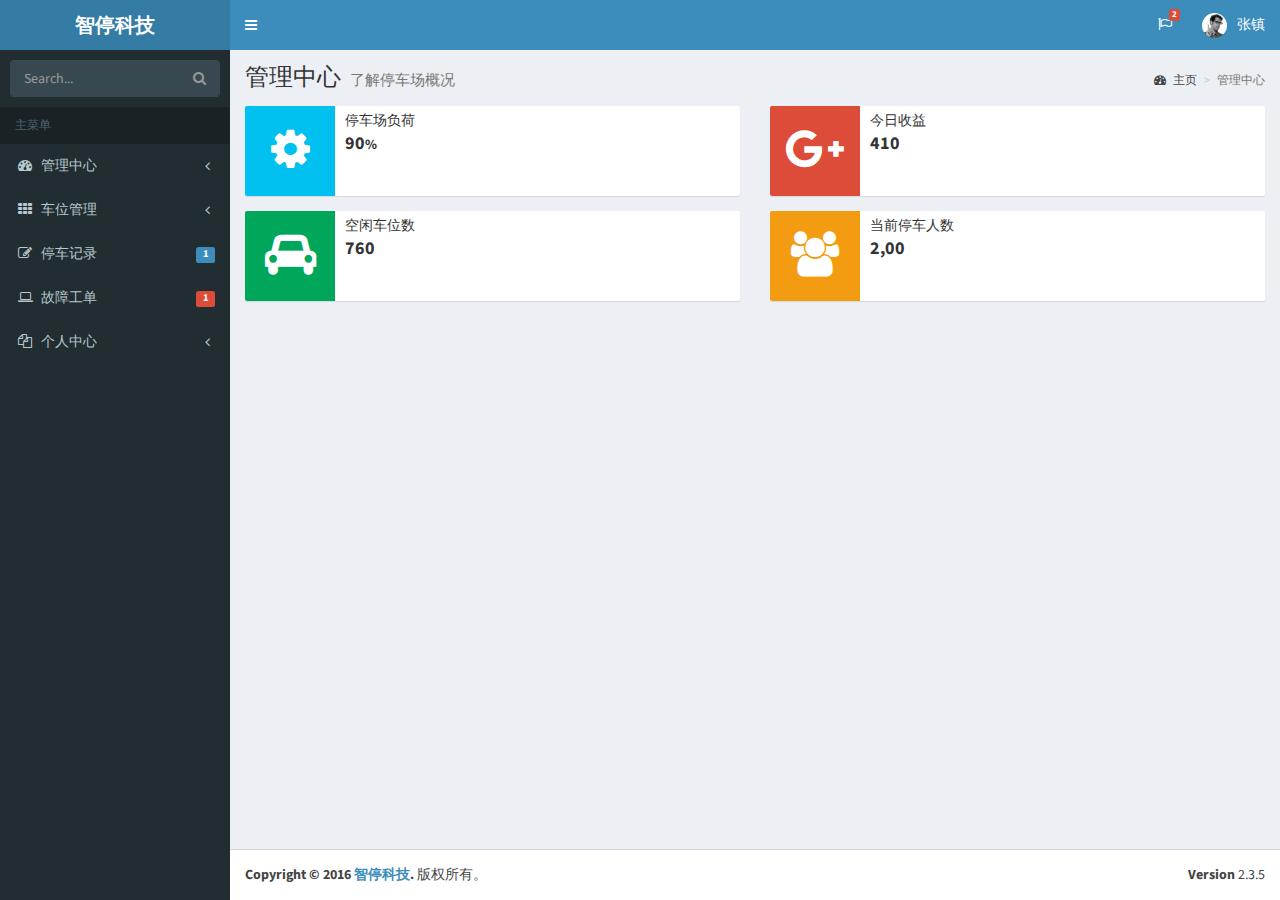
==== commit 4e492404: "rebulid" ====
--- a/index.html
+++ b/index.html
@@ -138,7 +138,7 @@
         <li class="header">主菜单</li>
         <li class="treeview">
           <a href="index.html">
-            <i class="fa fa-dashboard actived"></i> <span>仪表盘</span>
+            <i class="fa fa-dashboard actived"></i> <span>管理中心</span>
             <span class="pull-right-container">
               <i class="fa fa-angle-left pull-right"></i>
             </span>
@@ -148,7 +148,7 @@
           <a href="parking-manage.html">
             <i class="fa fa-th"></i> <span>车位管理</span>
             <span class="pull-right-container">
-              <small class="label pull-right bg-green">Hot</small>
+              <i class="fa fa-angle-left pull-right"></i>
             </span>
           </a>
         </li>
@@ -159,9 +159,6 @@
               <span class="label label-primary pull-right">1</span>
             </span>
           </a>
-          <ul class="treeview-menu">
-            <li><a href="parking-record.html"><i class="fa fa-circle-o"></i> 停车查询</a></li>
-          </ul>
         </li>
 
              <li class="treeview">
@@ -169,7 +166,7 @@
             <i class="fa fa-laptop"></i>
             <span>故障工单</span>
             <span class="pull-right-container">
-              <i class="fa fa-angle-left pull-right"></i>
+              <span class="label label-danger pull-right">1</span>
             </span>
           </a>
         </li>
@@ -179,20 +176,7 @@
             <i class="fa fa-files-o"></i>
             <span>个人中心</span>
             <span class="pull-right-container">
-              <span class="label label-primary pull-right">2</span>
-            </span>
-          </a>
-          <ul class="treeview-menu">
-            <li><a href="user-center.html"><i class="fa fa-circle-o"></i>查看信息</a></li>
-            <li><a href="user-center.html"><i class="fa fa-circle-o"></i> 修改密码</a></li>
-
-          </ul>
-        </li>
-        <li>
-          <a href="calendar.html">
-            <i class="fa fa-calendar"></i> <span>日历</span>
-            <span class="pull-right-container">
-            <i class="fa fa-angle-left pull-right"></i>
+              <i class="fa fa-angle-left pull-right"></i>
             </span>
           </a>
         </li>
@@ -208,12 +192,12 @@
     <!-- 内容头部 -->
     <section class="content-header">
       <h1>
-        仪表盘
+        管理中心
         <small>了解停车场概况</small>
       </h1>
       <ol class="breadcrumb">
         <li><a href="index.html"><i class="fa fa-dashboard"></i> 主页 </a></li>
-        <li class="active">仪表盘</li>
+        <li class="active">管理中心</li>
       </ol>
     </section>
 
@@ -223,7 +207,7 @@
       <div class="row">
         <div class="col-md-6 col-sm-6 col-xs-12">
           <div class="info-box">
-            <span class="info-box-icon bg-aqua"><i class="ion ion-ios-gear-outline"></i></span>
+            <span class="info-box-icon bg-aqua"><i class="fa fa-cog"></i></span>
 
             <div class="info-box-content">
               <span class="info-box-text">停车场负荷</span>
@@ -253,7 +237,7 @@
 
         <div class="col-md-6 col-sm-6 col-xs-12">
           <div class="info-box">
-            <span class="info-box-icon bg-green"><i class="ion ion-ios-cart-outline"></i></span>
+            <span class="info-box-icon bg-green"><i class="fa fa-car"></i></span>
 
             <div class="info-box-content">
               <span class="info-box-text">空闲车位数</span>
@@ -266,7 +250,7 @@
         <!-- /.col -->
         <div class="col-md-6 col-sm-6 col-xs-12">
           <div class="info-box">
-            <span class="info-box-icon bg-yellow"><i class="ion ion-ios-people-outline"></i></span>
+            <span class="info-box-icon bg-yellow"><i class="fa fa-group"></i></span>
 
             <div class="info-box-content">
               <span class="info-box-text">当前停车人数</span>
@@ -279,136 +263,16 @@
         <!-- /.col -->
       </div>
       <!-- /.row -->
-                <!-- 最近停车记录 -->
-          <div class="box box-info">
-            <div class="box-header with-border">
-              <h3 class="box-title">最近停车记录</h3>
-
-              <div class="box-tools pull-right">
-                <button type="button" class="btn btn-box-tool" data-widget="collapse"><i class="fa fa-minus"></i>
-                </button>
-                <button type="button" class="btn btn-box-tool" data-widget="remove"><i class="fa fa-times"></i></button>
-              </div>
-            </div>
-            <!-- /.box-header -->
-            <div class="box-body">
-              <div class="table-responsive">
-                <table class="table no-margin">
-                  <thead>
-                  <tr>
-                    <th>用户名</th>
-                    <th>车牌</th>
-                    <th>状态</th>
-                    <th>时间</th>
-                  </tr>
-                  </thead>
-                  <tbody>
-                  <tr>
-                    <td><a href="pages/examples/invoice.html">OR9842</a></td>
-                    <td>Call of Duty IV</td>
-                    <td><span class="label label-success">停放中</span></td>
-                    <td>
-                      <div class="sparkbar" data-color="#00a65a" data-height="20">90</div>
-                    </td>
-                  </tr>
-                  <tr>
-                    <td><a href="pages/examples/invoice.html">OR1848</a></td>
-                    <td>Samsung Smart TV</td>
-                    <td><span class="label label-warning">已离开</span></td>
-                    <td>
-                      <div class="sparkbar" data-color="#f39c12" data-height="20">68</div>
-                    </td>
-                  </tr>
-                  <tr>
-                    <td><a href="pages/examples/invoice.html">OR7429</a></td>
-                    <td>iPhone 6 Plus</td>
-                    <td><span class="label label-danger">已预订</span></td>
-                    <td>
-                      <div class="sparkbar" data-color="#f56954" data-height="20">63</div>
-                    </td>
-                  </tr>
-                  <tr>
-                    <td><a href="pages/examples/invoice.html">OR7429</a></td>
-                    <td>Samsung Smart TV</td>
-                    <td><span class="label label-info">已离开</span></td>
-                    <td>
-                      <div class="sparkbar" data-color="#00c0ef" data-height="20">90</div>
-                    </td>
-                  </tr>
-                  <tr>
-                    <td><a href="pages/examples/invoice.html">OR1848</a></td>
-                    <td>Samsung Smart TV</td>
-                    <td><span class="label label-warning">停放中</span></td>
-                    <td>
-                      <div class="sparkbar" data-color="#f39c12" data-height="20">68</div>
-                    </td>
-                  </tr>
-                  <tr>
-                    <td><a href="pages/examples/invoice.html">OR7429</a></td>
-                    <td>iPhone 6 Plus</td>
-                    <td><span class="label label-danger">停放中</span></td>
-                    <td>
-                      <div class="sparkbar" data-color="#f56954" data-height="20">90</div>
-                    </td>
-                  </tr>
-                  <tr>
-                    <td><a href="pages/examples/invoice.html">OR9842</a></td>
-                    <td>Call of Duty IV</td>
-                    <td><span class="label label-success">已预订</span></td>
-                    <td>
-                      <div class="sparkbar" data-color="#00a65a" data-height="20">63</div>
-                    </td>
-                  </tr>                  
-                  <tr>
-                    <td><a href="pages/examples/invoice.html">OR9842</a></td>
-                    <td>Call of Duty IV</td>
-                    <td><span class="label label-success">已预订</span></td>
-                    <td>
-                      <div class="sparkbar" data-color="#00a65a" data-height="20">63</div>
-                    </td>
-                  </tr>                  
-                  <tr>
-                    <td><a href="pages/examples/invoice.html">OR9842</a></td>
-                    <td>Call of Duty IV</td>
-                    <td><span class="label label-success">已预订</span></td>
-                    <td>
-                      <div class="sparkbar" data-color="#00a65a" data-height="20">63</div>
-                    </td>
-                  </tr>                  
-                  <tr>
-                    <td><a href="pages/examples/invoice.html">OR9842</a></td>
-                    <td>Call of Duty IV</td>
-                    <td><span class="label label-success">已预订</span></td>
-                    <td>
-                      <div class="sparkbar" data-color="#00a65a" data-height="20">63</div>
-                    </td>
-                  </tr>
-
-                  </tbody>
-                </table>
-              </div>
-              <!-- /最近停车记录 -->
-            </div>
-            <!-- /.box-body -->
-            <div class="box-footer clearfix">
-              <a href="javascript:void(0)" class="btn btn-sm btn-info btn-flat pull-right">查看所有</a>
-            </div>
-            <!-- /.box-footer -->
-          </div>
-          <!-- /.box -->
-        </div>
-        <!-- /.col -->
     </section>
     <!-- /.内容主体-->
+  </div>
   <footer class="main-footer">
     <div class="pull-right hidden-xs">
       <b>Version</b> 2.3.5
     </div>
-    <strong>Copyright &copy; 2016 <a href="http://thoughtcoding.csxupt.com">智停科技</a>.</strong> All rights
-    reserved.
+    <strong>Copyright &copy; 2016 <a href="http://thoughtcoding.csxupt.com">智停科技</a>.</strong> 版权所有。
+    
   </footer>
-
-</div>
 <!-- ./wrapper -->
 
 <!-- jQuery 2.2.3 -->
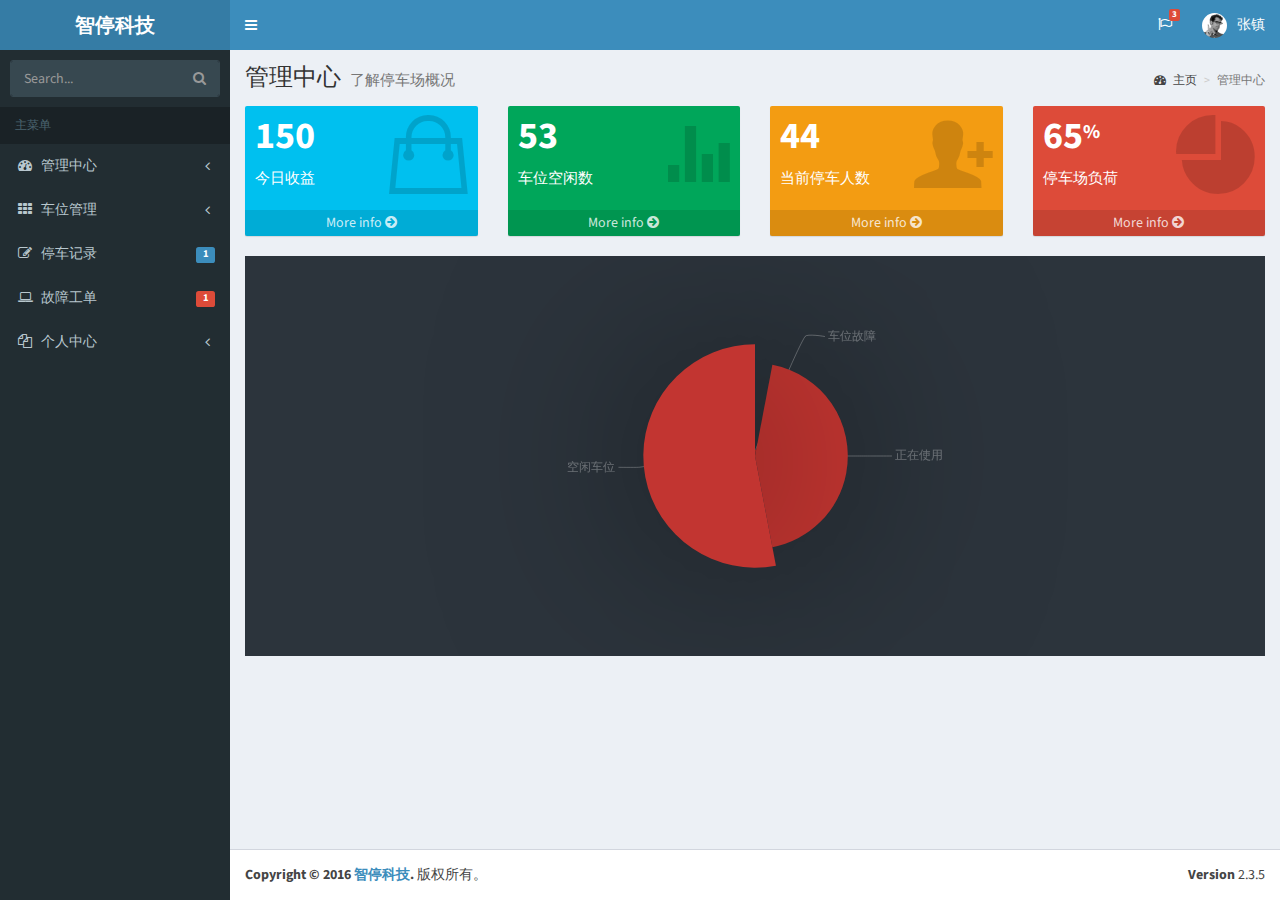
==== commit aab25f07: "email" ====
--- a/index.html
+++ b/index.html
@@ -52,25 +52,33 @@
           <li class="dropdown tasks-menu">
             <a href="trouble-ticket.html" class="dropdown-toggle" data-toggle="dropdown">
               <i class="fa fa-flag-o"></i>
-              <span class="label label-danger">2</span>
+              <span class="label label-danger">3</span>
             </a>
             <ul class="dropdown-menu">
-              <li class="header">你有2个待处理问题</li>
+              <li class="header">你有3个待处理问题</li>
               <li>
                 <!-- inner menu: contains the actual data -->
                 <ul class="menu">
-                  <li><!-- Task item -->
-                    <a href="trouble-ticket.html">
-                      <h3>
-                        修复两个车位
-                        <small class="pull-right">20%</small>
-                      </h3>
-                      <div class="progress xs">
-                        <div class="progress-bar progress-bar-aqua" style="width: 20%" role="progressbar" aria-valuenow="20" aria-valuemin="0" aria-valuemax="100">
-                          <span class="sr-only">20% Complete</span>
-                        </div>
-                      </div>
-                    </a>
+                  <li style="padding:10px;"><!-- Task item -->
+                    <span>
+                      <span>
+                        修理A199传感器<i class="fa fa-cogs pull-right" style="color:#DD4B39"></i> 
+                      </span>
+                    </span>
+                  </li>
+                  <li style="padding:10px;"><!-- Task item -->
+                    <span>
+                      <span>
+                        修理A045地锁<i class="fa fa-cogs pull-right" style="color:#DD4B39"></i> 
+                      </span>
+                    </span>
+                  </li>
+                  <li style="padding:10px;"><!-- Task item -->
+                    <span>
+                      <span>
+                        修理A055停车位<i class="fa fa-cogs pull-right" style="color:#DD4B39"></i> 
+                      </span>
+                    </span>
                   </li>
                   <!-- end task item -->
                 </ul>
@@ -203,66 +211,79 @@
 
     <!-- 内容主体 -->
     <section class="content">
-      <!-- Info boxes -->
+
+      <!-- row -->
       <div class="row">
-        <div class="col-md-6 col-sm-6 col-xs-12">
-          <div class="info-box">
-            <span class="info-box-icon bg-aqua"><i class="fa fa-cog"></i></span>
-
-            <div class="info-box-content">
-              <span class="info-box-text">停车场负荷</span>
-              <span class="info-box-number">90<small>%</small></span>
-            </div>
-            <!-- /.info-box-content -->
+        <div class="col-lg-3 col-xs-6">
+          <!-- small box -->
+          <div class="small-box bg-aqua">
+            <div class="inner">
+              <h3>150</h3>
+
+              <p>今日收益</p>
+            </div>
+            <div class="icon">
+              <i class="ion ion-bag"></i>
+            </div>
+            <a href="#" class="small-box-footer">More info <i class="fa fa-arrow-circle-right"></i></a>
           </div>
-          <!-- /.info-box -->
-        </div>
-        <!-- /.col -->
-        <div class="col-md-6 col-sm-6 col-xs-12">
-          <div class="info-box">
-            <span class="info-box-icon bg-red"><i class="fa fa-google-plus"></i></span>
-
-            <div class="info-box-content">
-              <span class="info-box-text">今日收益</span>
-              <span class="info-box-number">410</span>
-            </div>
-            <!-- /.info-box-content -->
+        </div>
+        <!-- ./col -->
+        <div class="col-lg-3 col-xs-6">
+          <!-- small box -->
+          <div class="small-box bg-green">
+            <div class="inner">
+              <h3>53</h3>
+
+              <p>车位空闲数</p>
+            </div>
+            <div class="icon">
+              <i class="ion ion-stats-bars"></i>
+            </div>
+            <a href="#" class="small-box-footer">More info <i class="fa fa-arrow-circle-right"></i></a>
           </div>
-          <!-- /.info-box -->
-        </div>
-        <!-- /.col -->
-
-        <!-- fix for small devices only -->
-        <div class="clearfix visible-sm-block"></div>
-
-        <div class="col-md-6 col-sm-6 col-xs-12">
-          <div class="info-box">
-            <span class="info-box-icon bg-green"><i class="fa fa-car"></i></span>
-
-            <div class="info-box-content">
-              <span class="info-box-text">空闲车位数</span>
-              <span class="info-box-number">760</span>
-            </div>
-            <!-- /.info-box-content -->
+        </div>
+        <!-- ./col -->
+        <div class="col-lg-3 col-xs-6">
+          <!-- small box -->
+          <div class="small-box bg-yellow">
+            <div class="inner">
+              <h3>44</h3>
+
+              <p>当前停车人数</p>
+            </div>
+            <div class="icon">
+              <i class="ion ion-person-add"></i>
+            </div>
+            <a href="#" class="small-box-footer">More info <i class="fa fa-arrow-circle-right"></i></a>
           </div>
-          <!-- /.info-box -->
-        </div>
-        <!-- /.col -->
-        <div class="col-md-6 col-sm-6 col-xs-12">
-          <div class="info-box">
-            <span class="info-box-icon bg-yellow"><i class="fa fa-group"></i></span>
-
-            <div class="info-box-content">
-              <span class="info-box-text">当前停车人数</span>
-              <span class="info-box-number">2,00</span>
-            </div>
-            <!-- /.info-box-content -->
+        </div>
+        <!-- ./col -->
+        <div class="col-lg-3 col-xs-6">
+          <!-- small box -->
+          <div class="small-box bg-red">
+            <div class="inner">
+              <h3>65<sup style="font-size: 20px">%</sup></h3>
+
+              <p>停车场负荷</p>
+            </div>
+            <div class="icon">
+              <i class="ion ion-pie-graph"></i>
+            </div>
+            <a href="#" class="small-box-footer">More info <i class="fa fa-arrow-circle-right"></i></a>
           </div>
-          <!-- /.info-box -->
-        </div>
-        <!-- /.col -->
+        </div>
+        <!-- ./col -->
       </div>
-      <!-- /.row -->
+      <!-- ./row -->
+
+      <!-- chart -->
+      <div id="echarts" style="width: 100%;height:400px;"></div>
+      <!-- ./chart -->
+
+
+
+
     </section>
     <!-- /.内容主体-->
   </div>
@@ -285,5 +306,9 @@
 <script src="js/fastclick.js"></script>
 <!-- AdminLTE App -->
 <script src="js/app.min.js"></script>
+<!-- echarts -->
+<script src="js/echarts.simple.min.js"></script>
+<!-- myEcharts -->
+<script src="js/myEchart.js"></script>
 </body>
 </html>
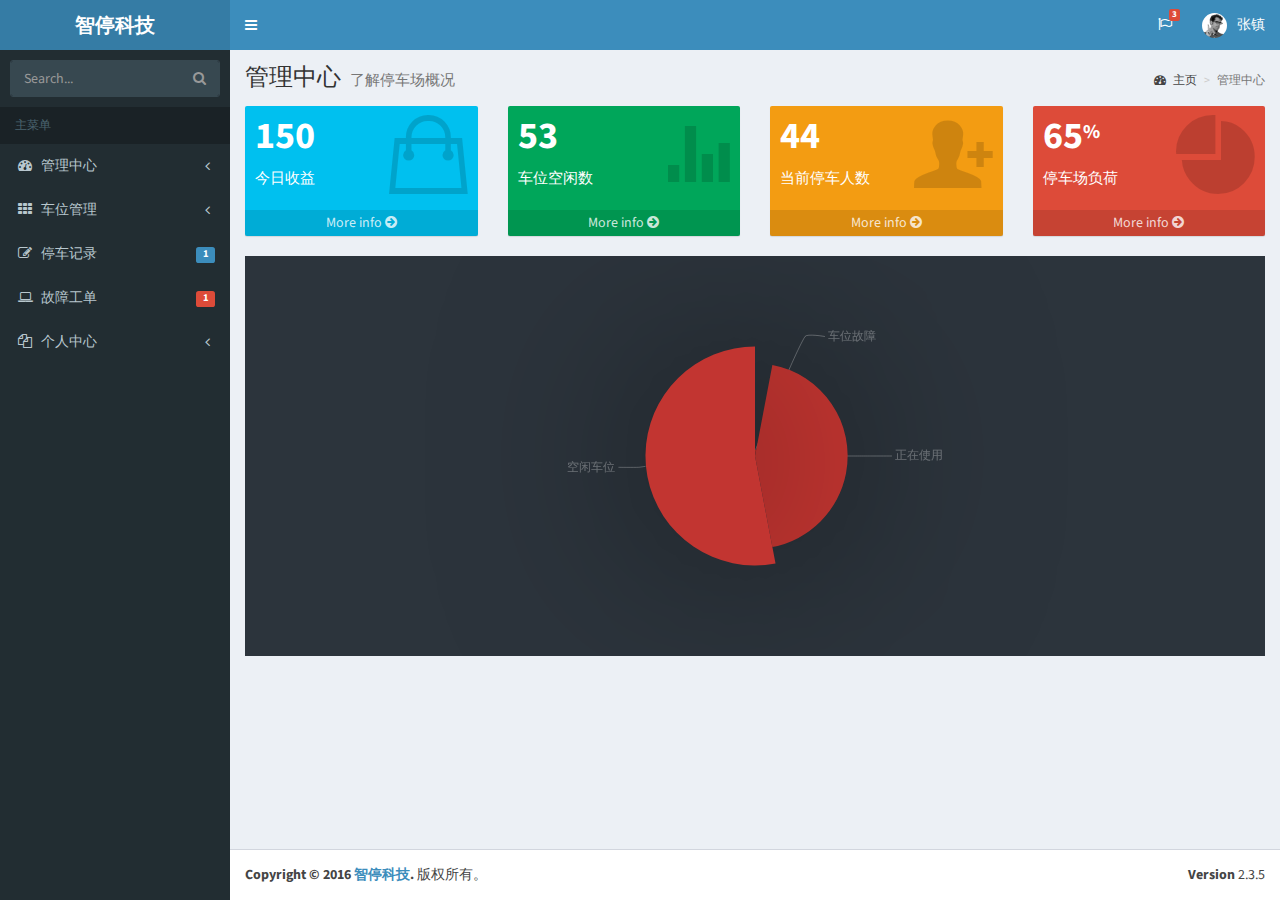
==== commit a9f702d6: "change data interaction" ====
--- a/index.html
+++ b/index.html
@@ -1,5 +1,6 @@
 <!DOCTYPE html>
 <html>
+
 <head>
   <meta charset="utf-8">
   <meta http-equiv="X-UA-Compatible" content="IE=edge">
@@ -25,290 +26,289 @@
   <script src="https://oss.maxcdn.com/respond/1.4.2/respond.min.js"></script>
   <![endif]-->
 </head>
+
 <body class="hold-transition skin-blue sidebar-mini">
-<!-- Site wrapper -->
-<div class="wrapper">
-
-  <header class="main-header">
-    <!-- Logo -->
-    <a href="index.html" class="logo">
-      <!-- mini logo for sidebar mini 50x50 pixels -->
-      <span class="logo-mini"><b>智停科技</b></span>
-      <!-- logo for regular state and mobile devices -->
-      <span class="logo-lg"><b>智停科技</b></span>
-    </a>
-    <!-- Header Navbar: style can be found in header.less -->
-    <nav class="navbar navbar-static-top">
-      <!-- Sidebar toggle button-->
-      <a href="#" class="sidebar-toggle" data-toggle="offcanvas" role="button">
+  <!-- Site wrapper -->
+  <div class="wrapper">
+
+    <header class="main-header">
+      <!-- Logo -->
+      <a href="index.html" class="logo">
+        <!-- mini logo for sidebar mini 50x50 pixels -->
+        <span class="logo-mini"><b>智停科技</b></span>
+        <!-- logo for regular state and mobile devices -->
+        <span class="logo-lg"><b>智停科技</b></span>
+      </a>
+      <!-- Header Navbar: style can be found in header.less -->
+      <nav class="navbar navbar-static-top">
+        <!-- Sidebar toggle button-->
+        <a href="#" class="sidebar-toggle" data-toggle="offcanvas" role="button">
         <span class="sr-only">Toggle navigation</span>
         <span class="icon-bar"></span>
         <span class="icon-bar"></span>
         <span class="icon-bar"></span>
       </a>
 
-      <div class="navbar-custom-menu">
-        <ul class="nav navbar-nav">
-          <li class="dropdown tasks-menu">
-            <a href="trouble-ticket.html" class="dropdown-toggle" data-toggle="dropdown">
+        <div class="navbar-custom-menu">
+          <ul class="nav navbar-nav">
+            <li class="dropdown tasks-menu">
+              <a href="trouble-ticket.html" class="dropdown-toggle" data-toggle="dropdown">
               <i class="fa fa-flag-o"></i>
               <span class="label label-danger">3</span>
             </a>
-            <ul class="dropdown-menu">
-              <li class="header">你有3个待处理问题</li>
-              <li>
-                <!-- inner menu: contains the actual data -->
-                <ul class="menu">
-                  <li style="padding:10px;"><!-- Task item -->
-                    <span>
+              <ul class="dropdown-menu">
+                <li class="header">你有3个待处理问题</li>
+                <li>
+                  <!-- inner menu: contains the actual data -->
+                  <ul class="menu">
+                    <li style="padding:10px;">
+                      <!-- Task item -->
                       <span>
-                        修理A199传感器<i class="fa fa-cogs pull-right" style="color:#DD4B39"></i> 
+                              修理A199传感器<i class="fa fa-cogs pull-right" style="color:#DD4B39"></i> 
                       </span>
-                    </span>
-                  </li>
-                  <li style="padding:10px;"><!-- Task item -->
-                    <span>
+                    </li>
+                    <li style="padding:10px;">
+                      <!-- Task item -->
                       <span>
-                        修理A045地锁<i class="fa fa-cogs pull-right" style="color:#DD4B39"></i> 
-                      </span>
-                    </span>
-                  </li>
-                  <li style="padding:10px;"><!-- Task item -->
-                    <span>
+                              修理A045地锁<i class="fa fa-cogs pull-right" style="color:#DD4B39"></i> 
+                          </span>
+                    </li>
+                    <li style="padding:10px;">
+                      <!-- Task item -->
                       <span>
-                        修理A055停车位<i class="fa fa-cogs pull-right" style="color:#DD4B39"></i> 
-                      </span>
-                    </span>
-                  </li>
-                  <!-- end task item -->
-                </ul>
-              </li>
-              <li class="footer">
-                <a href="trouble-ticket.html">查看所有事项</a>
-              </li>
-            </ul>
-          </li>
-          <!-- User Account: style can be found in dropdown.less -->
-          <li class="dropdown user user-menu">
-            <a href="user-center.html" class="dropdown-toggle" data-toggle="dropdown">
+                              修理A055停车位<i class="fa fa-cogs pull-right" style="color:#DD4B39"></i> 
+                          </span>
+                    </li>
+                    <!-- end task item -->
+                  </ul>
+                </li>
+                <li class="footer">
+                  <a href="trouble-ticket.html">查看所有事项</a>
+                </li>
+              </ul>
+            </li>
+            <!-- User Account: style can be found in dropdown.less -->
+            <li class="dropdown user user-menu">
+              <a href="user-center.html" class="dropdown-toggle" data-toggle="dropdown">
               <img src="images/user2-160x160.jpg" class="user-image" alt="User Image">
               <span class="hidden-xs">张镇</span>
             </a>
-            <ul class="dropdown-menu">
-              <!-- User image -->
-              <li class="user-header">
-                <img src="images/user2-160x160.jpg" class="img-circle" alt="User Image">
-
-                <p>
-                  张镇
-                  <small>上次登录： 2012.9.9</small>
-                </p>
-              </li>
-              <!-- Menu Body -->
+              <ul class="dropdown-menu">
+                <!-- User image -->
+                <li class="user-header">
+                  <img src="images/user2-160x160.jpg" class="img-circle" alt="User Image">
+
+                  <p>
+                    张镇
+                    <small>上次登录： 2012.9.9</small>
+                  </p>
+                </li>
+                <!-- Menu Body -->
 
                 <!-- /.row -->
-              </li>
-              <!-- Menu Footer-->
-              <li class="user-footer">
-                <div class="pull-left">
-                  <a href="user-center.html" class="btn btn-default btn-flat">个人中心</a>
-                </div>
-                <div class="pull-right">
-                  <a href="login.html" class="btn btn-default btn-flat">退出</a>
-                </div>
-              </li>
+            </li>
+            <!-- Menu Footer-->
+            <li class="user-footer">
+              <div class="pull-left">
+                <a href="user-center.html" class="btn btn-default btn-flat">个人中心</a>
+              </div>
+              <div class="pull-right">
+                <a href="login.html" class="btn btn-default btn-flat">退出</a>
+              </div>
+            </li>
             </ul>
-          </li>
-          <!-- Control Sidebar Toggle Button -->
-      
-        </ul>
-      </div>
-    </nav>
-  </header>
-
-  <!-- =============================================== -->
-  <aside class="main-sidebar">
-    <section class="sidebar">
- 
-      <!-- 搜索框 -->
-      <form action="#" method="get" class="sidebar-form">
-        <div class="input-group">
-          <input type="text" name="q" class="form-control" placeholder="Search...">
-              <span class="input-group-btn">
+            </li>
+            <!-- Control Sidebar Toggle Button -->
+
+          </ul>
+        </div>
+      </nav>
+    </header>
+
+    <!-- =============================================== -->
+    <aside class="main-sidebar">
+      <section class="sidebar">
+
+        <!-- 搜索框 -->
+        <form action="#" method="get" class="sidebar-form">
+          <div class="input-group">
+            <input type="text" name="q" class="form-control" placeholder="Search...">
+            <span class="input-group-btn">
                 <button type="submit" name="search" id="search-btn" class="btn btn-flat"><i class="fa fa-search"></i>
                 </button>
               </span>
-        </div>
-      </form>
-      <!-- /搜索框 -->
-      <!-- 侧边栏 -->
-      <ul class="sidebar-menu">
-        <li class="header">主菜单</li>
-        <li class="treeview">
-          <a href="index.html">
+          </div>
+        </form>
+        <!-- /搜索框 -->
+        <!-- 侧边栏 -->
+        <ul class="sidebar-menu">
+          <li class="header">主菜单</li>
+          <li class="treeview">
+            <a href="index.html">
             <i class="fa fa-dashboard actived"></i> <span>管理中心</span>
             <span class="pull-right-container">
               <i class="fa fa-angle-left pull-right"></i>
             </span>
           </a>
-        </li>
-               <li>
-          <a href="parking-manage.html">
+          </li>
+          <li>
+            <a href="parking-manage.html">
             <i class="fa fa-th"></i> <span>车位管理</span>
             <span class="pull-right-container">
               <i class="fa fa-angle-left pull-right"></i>
             </span>
           </a>
-        </li>
-                <li class="treeview">
-          <a href="parking-record.html">
+          </li>
+          <li class="treeview">
+            <a href="parking-record.html">
             <i class="fa fa-edit"></i> <span>停车记录</span>
             <span class="pull-right-container">
               <span class="label label-primary pull-right">1</span>
             </span>
           </a>
-        </li>
-
-             <li class="treeview">
-          <a href="trouble-ticket.html">
+          </li>
+
+          <li class="treeview">
+            <a href="trouble-ticket.html">
             <i class="fa fa-laptop"></i>
             <span>故障工单</span>
             <span class="pull-right-container">
               <span class="label label-danger pull-right">1</span>
             </span>
           </a>
-        </li>
-
-        <li class="treeview">
-          <a href="user-center.html">
+          </li>
+
+          <li class="treeview">
+            <a href="user-center.html">
             <i class="fa fa-files-o"></i>
             <span>个人中心</span>
             <span class="pull-right-container">
               <i class="fa fa-angle-left pull-right"></i>
             </span>
           </a>
-        </li>
-      </ul>
-    </section>
-    <!-- /侧边栏 -->
-  </aside>
-
-  <!-- =============================================== -->
-
-  <!-- 内容 -->
-  <div class="content-wrapper">
-    <!-- 内容头部 -->
-    <section class="content-header">
-      <h1>
-        管理中心
-        <small>了解停车场概况</small>
-      </h1>
-      <ol class="breadcrumb">
-        <li><a href="index.html"><i class="fa fa-dashboard"></i> 主页 </a></li>
-        <li class="active">管理中心</li>
-      </ol>
-    </section>
-
-    <!-- 内容主体 -->
-    <section class="content">
-
-      <!-- row -->
-      <div class="row">
-        <div class="col-lg-3 col-xs-6">
-          <!-- small box -->
-          <div class="small-box bg-aqua">
-            <div class="inner">
-              <h3>150</h3>
-
-              <p>今日收益</p>
+          </li>
+        </ul>
+      </section>
+      <!-- /侧边栏 -->
+    </aside>
+
+    <!-- =============================================== -->
+
+    <!-- 内容 -->
+    <div class="content-wrapper">
+      <!-- 内容头部 -->
+      <section class="content-header">
+        <h1>
+          管理中心
+          <small>了解停车场概况</small>
+        </h1>
+        <ol class="breadcrumb">
+          <li><a href="index.html"><i class="fa fa-dashboard"></i> 主页 </a></li>
+          <li class="active">管理中心</li>
+        </ol>
+      </section>
+
+      <!-- 内容主体 -->
+      <section class="content">
+
+        <!-- row -->
+        <div class="row">
+          <div class="col-lg-3 col-xs-6">
+            <!-- small box -->
+            <div class="small-box bg-aqua">
+              <div class="inner">
+                <h3>150</h3>
+
+                <p>今日收益</p>
+              </div>
+              <div class="icon">
+                <i class="ion ion-bag"></i>
+              </div>
+              <a href="#" class="small-box-footer">More info <i class="fa fa-arrow-circle-right"></i></a>
             </div>
-            <div class="icon">
-              <i class="ion ion-bag"></i>
+          </div>
+          <!-- ./col -->
+          <div class="col-lg-3 col-xs-6">
+            <!-- small box -->
+            <div class="small-box bg-green">
+              <div class="inner">
+                <h3>53</h3>
+
+                <p>车位空闲数</p>
+              </div>
+              <div class="icon">
+                <i class="ion ion-stats-bars"></i>
+              </div>
+              <a href="#" class="small-box-footer">More info <i class="fa fa-arrow-circle-right"></i></a>
             </div>
-            <a href="#" class="small-box-footer">More info <i class="fa fa-arrow-circle-right"></i></a>
-          </div>
+          </div>
+          <!-- ./col -->
+          <div class="col-lg-3 col-xs-6">
+            <!-- small box -->
+            <div class="small-box bg-yellow">
+              <div class="inner">
+                <h3>44</h3>
+
+                <p>当前停车人数</p>
+              </div>
+              <div class="icon">
+                <i class="ion ion-person-add"></i>
+              </div>
+              <a href="#" class="small-box-footer">More info <i class="fa fa-arrow-circle-right"></i></a>
+            </div>
+          </div>
+          <!-- ./col -->
+          <div class="col-lg-3 col-xs-6">
+            <!-- small box -->
+            <div class="small-box bg-red">
+              <div class="inner">
+                <h3>65<sup style="font-size: 20px">%</sup></h3>
+
+                <p>停车场负荷</p>
+              </div>
+              <div class="icon">
+                <i class="ion ion-pie-graph"></i>
+              </div>
+              <a href="#" class="small-box-footer">More info <i class="fa fa-arrow-circle-right"></i></a>
+            </div>
+          </div>
+          <!-- ./col -->
         </div>
-        <!-- ./col -->
-        <div class="col-lg-3 col-xs-6">
-          <!-- small box -->
-          <div class="small-box bg-green">
-            <div class="inner">
-              <h3>53</h3>
-
-              <p>车位空闲数</p>
-            </div>
-            <div class="icon">
-              <i class="ion ion-stats-bars"></i>
-            </div>
-            <a href="#" class="small-box-footer">More info <i class="fa fa-arrow-circle-right"></i></a>
-          </div>
-        </div>
-        <!-- ./col -->
-        <div class="col-lg-3 col-xs-6">
-          <!-- small box -->
-          <div class="small-box bg-yellow">
-            <div class="inner">
-              <h3>44</h3>
-
-              <p>当前停车人数</p>
-            </div>
-            <div class="icon">
-              <i class="ion ion-person-add"></i>
-            </div>
-            <a href="#" class="small-box-footer">More info <i class="fa fa-arrow-circle-right"></i></a>
-          </div>
-        </div>
-        <!-- ./col -->
-        <div class="col-lg-3 col-xs-6">
-          <!-- small box -->
-          <div class="small-box bg-red">
-            <div class="inner">
-              <h3>65<sup style="font-size: 20px">%</sup></h3>
-
-              <p>停车场负荷</p>
-            </div>
-            <div class="icon">
-              <i class="ion ion-pie-graph"></i>
-            </div>
-            <a href="#" class="small-box-footer">More info <i class="fa fa-arrow-circle-right"></i></a>
-          </div>
-        </div>
-        <!-- ./col -->
+        <!-- ./row -->
+
+        <!-- chart -->
+        <div id="echarts" style="width: 100%;height:400px;"></div>
+        <!-- ./chart -->
+
+
+
+
+      </section>
+      <!-- /.内容主体-->
+    </div>
+    <footer class="main-footer">
+      <div class="pull-right hidden-xs">
+        <b>Version</b> 2.3.5
       </div>
-      <!-- ./row -->
-
-      <!-- chart -->
-      <div id="echarts" style="width: 100%;height:400px;"></div>
-      <!-- ./chart -->
-
-
-
-
-    </section>
-    <!-- /.内容主体-->
-  </div>
-  <footer class="main-footer">
-    <div class="pull-right hidden-xs">
-      <b>Version</b> 2.3.5
-    </div>
-    <strong>Copyright &copy; 2016 <a href="http://thoughtcoding.csxupt.com">智停科技</a>.</strong> 版权所有。
-    
-  </footer>
-<!-- ./wrapper -->
-
-<!-- jQuery 2.2.3 -->
-<script src="js/jquery-2.2.3.min.js"></script>
-<!-- Bootstrap 3.3.6 -->
-<script src="js/bootstrap.min.js"></script>
-<!-- SlimScroll -->
-<script src="js/jquery.slimscroll.min.js"></script>
-<!-- FastClick -->
-<script src="js/fastclick.js"></script>
-<!-- AdminLTE App -->
-<script src="js/app.min.js"></script>
-<!-- echarts -->
-<script src="js/echarts.simple.min.js"></script>
-<!-- myEcharts -->
-<script src="js/myEchart.js"></script>
+      <strong>Copyright &copy; 2016 <a href="http://thoughtcoding.csxupt.com">智停科技</a>.</strong> 版权所有。
+
+    </footer>
+    <!-- ./wrapper -->
+
+    <!-- jQuery 2.2.3 -->
+    <script src="js/jquery-2.2.3.min.js"></script>
+    <!-- Bootstrap 3.3.6 -->
+    <script src="js/bootstrap.min.js"></script>
+    <!-- SlimScroll -->
+    <script src="js/jquery.slimscroll.min.js"></script>
+    <!-- FastClick -->
+    <script src="js/fastclick.js"></script>
+    <!-- AdminLTE App -->
+    <script src="js/app.min.js"></script>
+    <!-- echarts -->
+    <script src="js/echarts.simple.min.js"></script>
+    <!-- myEcharts -->
+    <script src="js/myEchart.js"></script>
 </body>
-</html>
+
+</html>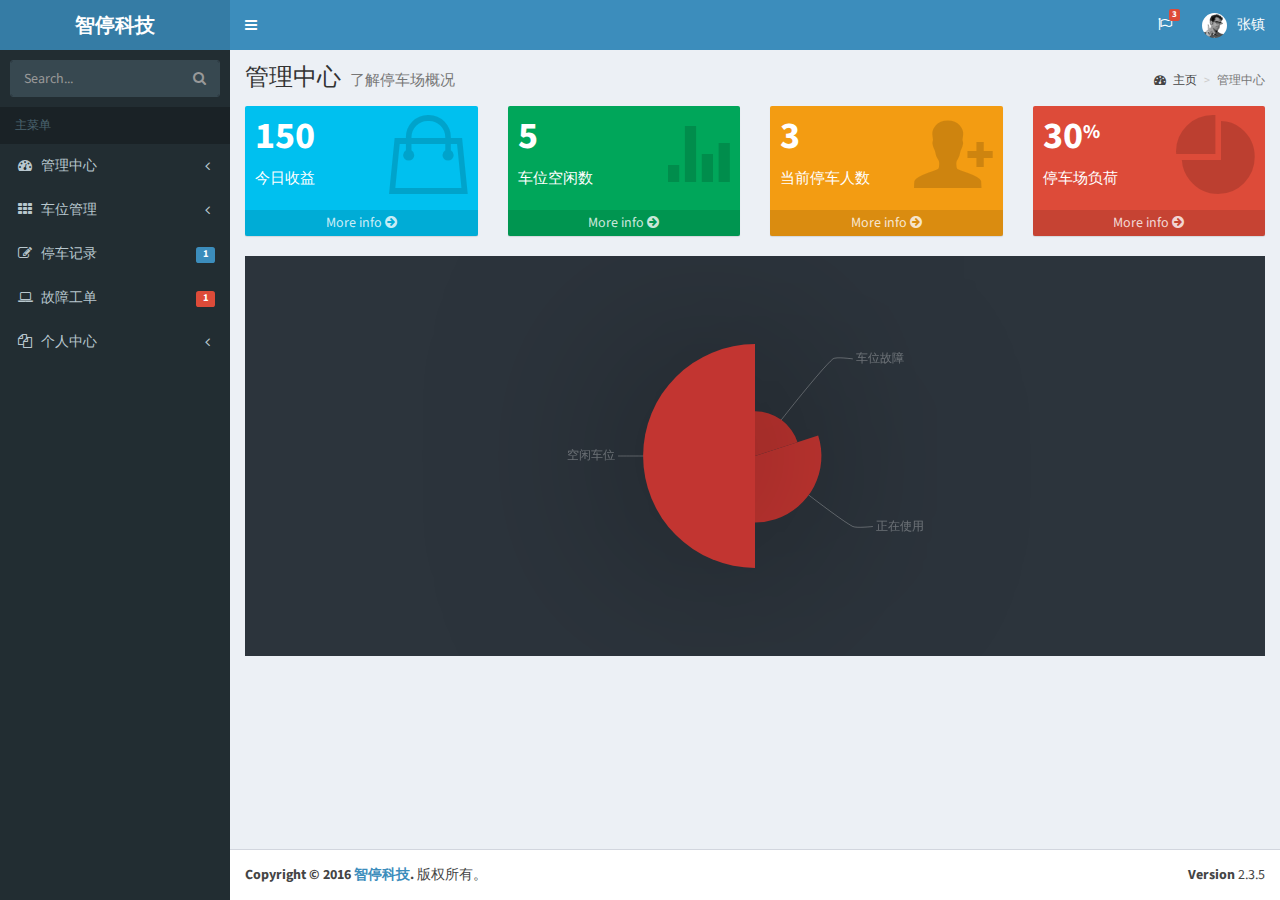
==== commit 4ee0340f: "height_bug repair" ====
--- a/index.html
+++ b/index.html
@@ -232,7 +232,7 @@
             <!-- small box -->
             <div class="small-box bg-green">
               <div class="inner">
-                <h3>53</h3>
+                <h3>5</h3>
 
                 <p>车位空闲数</p>
               </div>
@@ -247,7 +247,7 @@
             <!-- small box -->
             <div class="small-box bg-yellow">
               <div class="inner">
-                <h3>44</h3>
+                <h3>3</h3>
 
                 <p>当前停车人数</p>
               </div>
@@ -262,7 +262,7 @@
             <!-- small box -->
             <div class="small-box bg-red">
               <div class="inner">
-                <h3>65<sup style="font-size: 20px">%</sup></h3>
+                <h3>30<sup style="font-size: 20px">%</sup></h3>
 
                 <p>停车场负荷</p>
               </div>
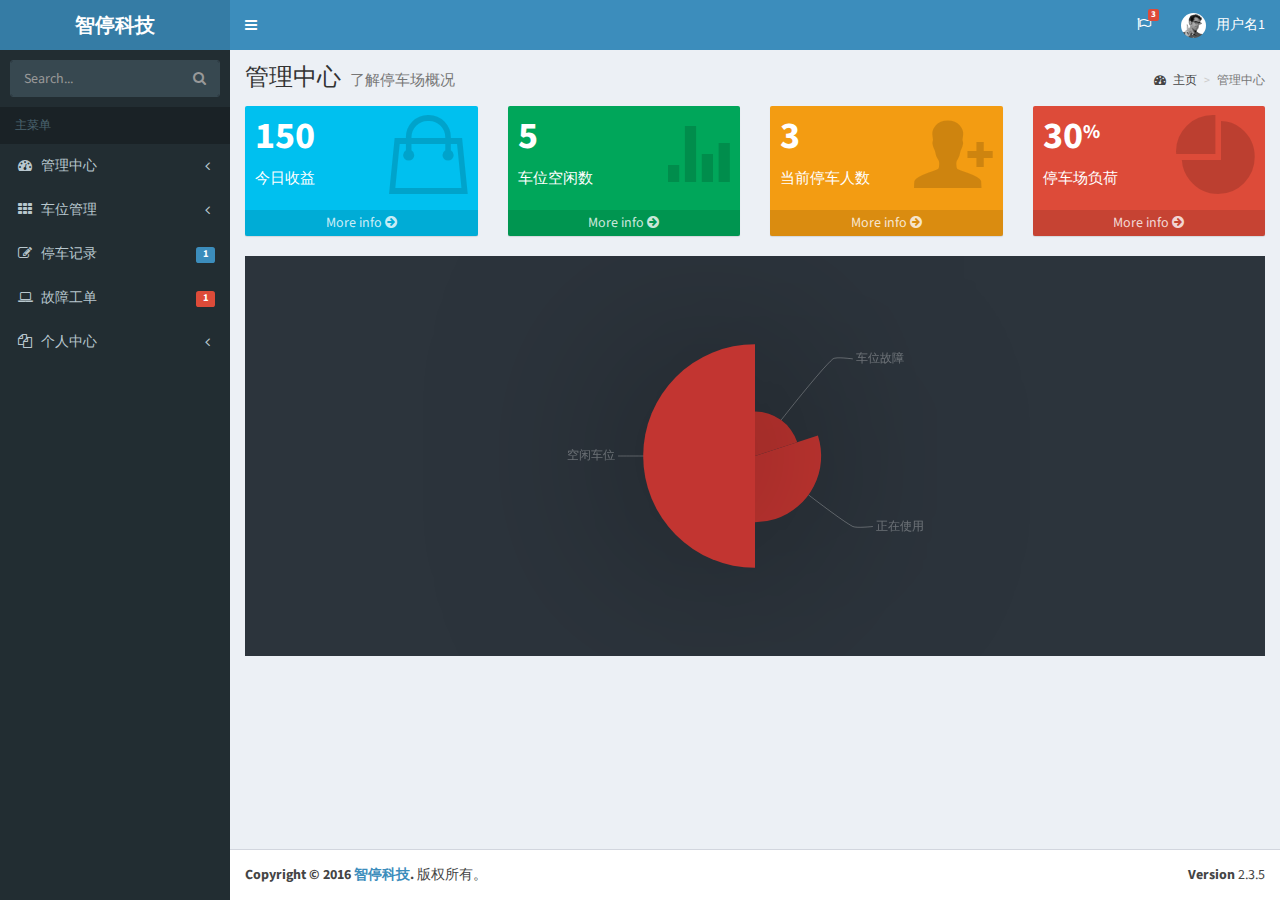
==== commit 51a00a39: "username" ====
--- a/index.html
+++ b/index.html
@@ -91,7 +91,7 @@
             <li class="dropdown user user-menu">
               <a href="user-center.html" class="dropdown-toggle" data-toggle="dropdown">
               <img src="images/user2-160x160.jpg" class="user-image" alt="User Image">
-              <span class="hidden-xs">张镇</span>
+              <span class="hidden-xs">用户名1</span>
             </a>
               <ul class="dropdown-menu">
                 <!-- User image -->
@@ -99,7 +99,7 @@
                   <img src="images/user2-160x160.jpg" class="img-circle" alt="User Image">
 
                   <p>
-                    张镇
+                    用户名1
                     <small>上次登录： 2012.9.9</small>
                   </p>
                 </li>
